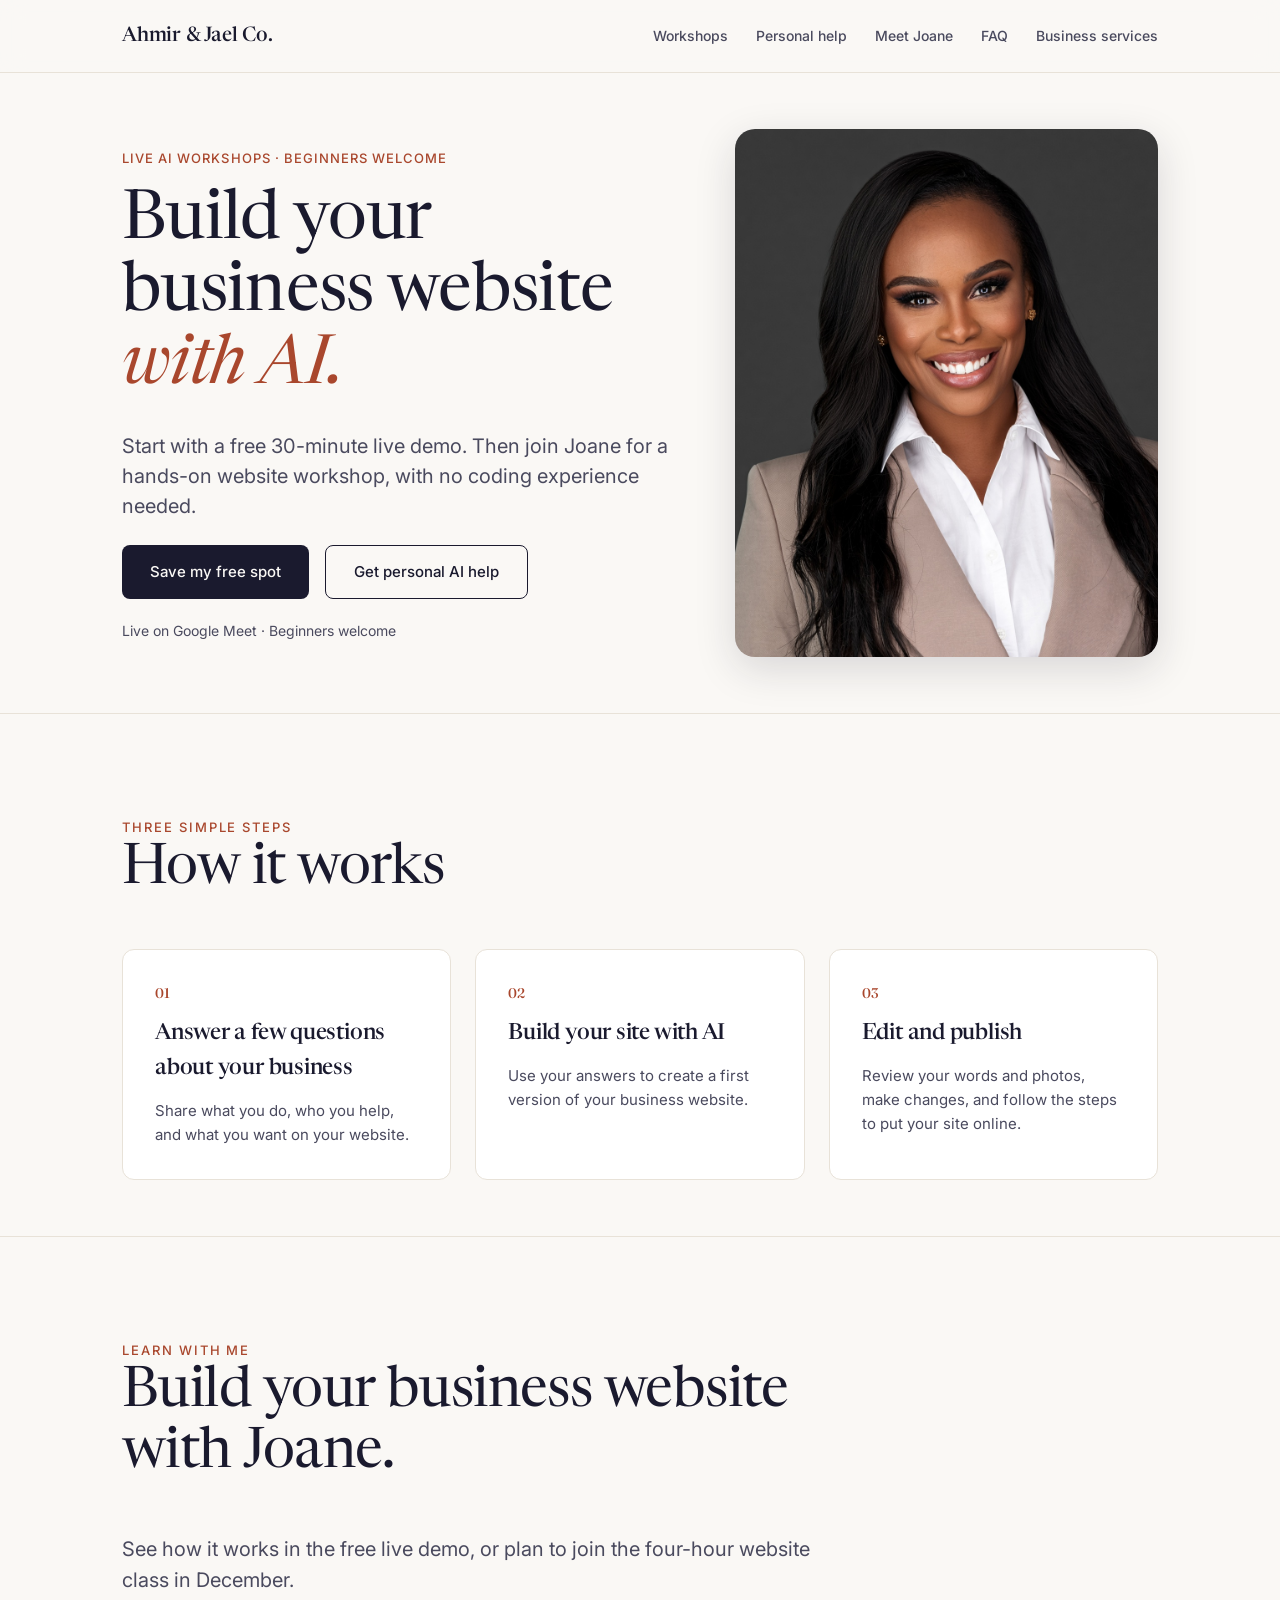
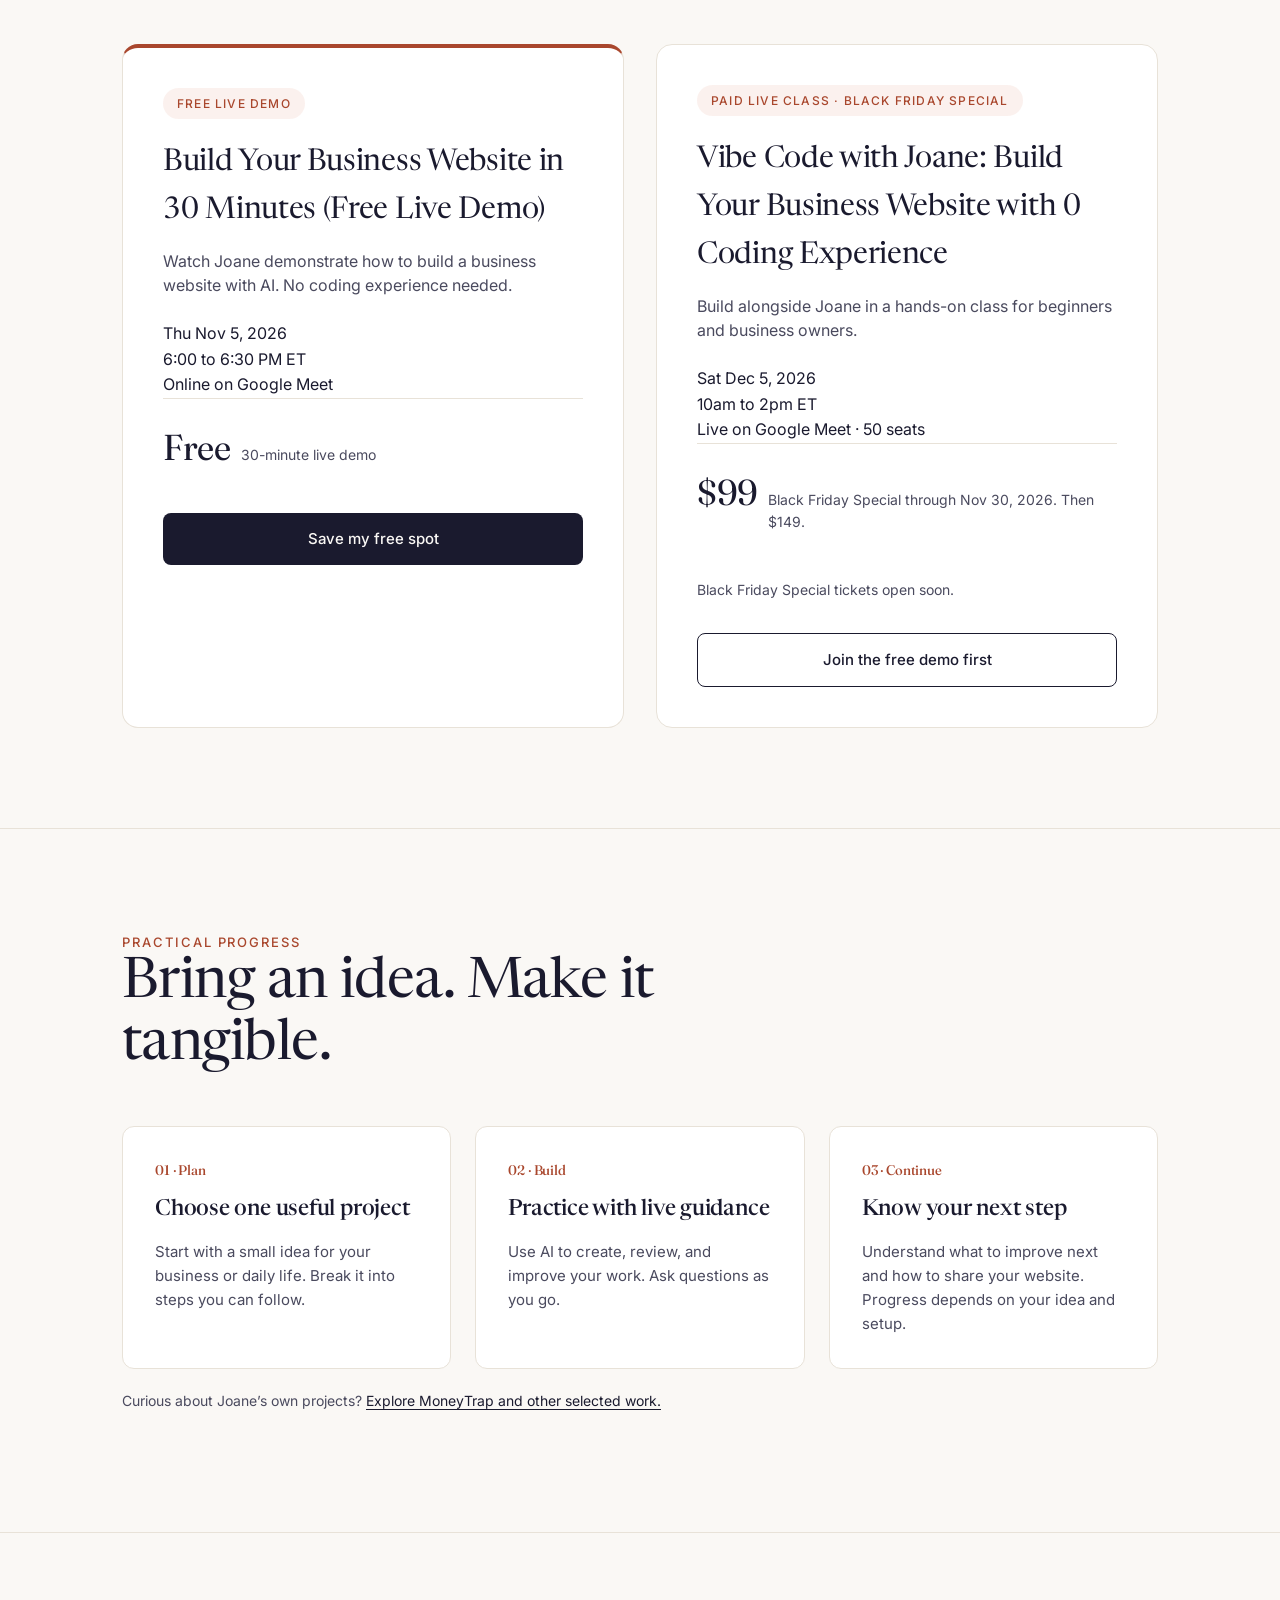
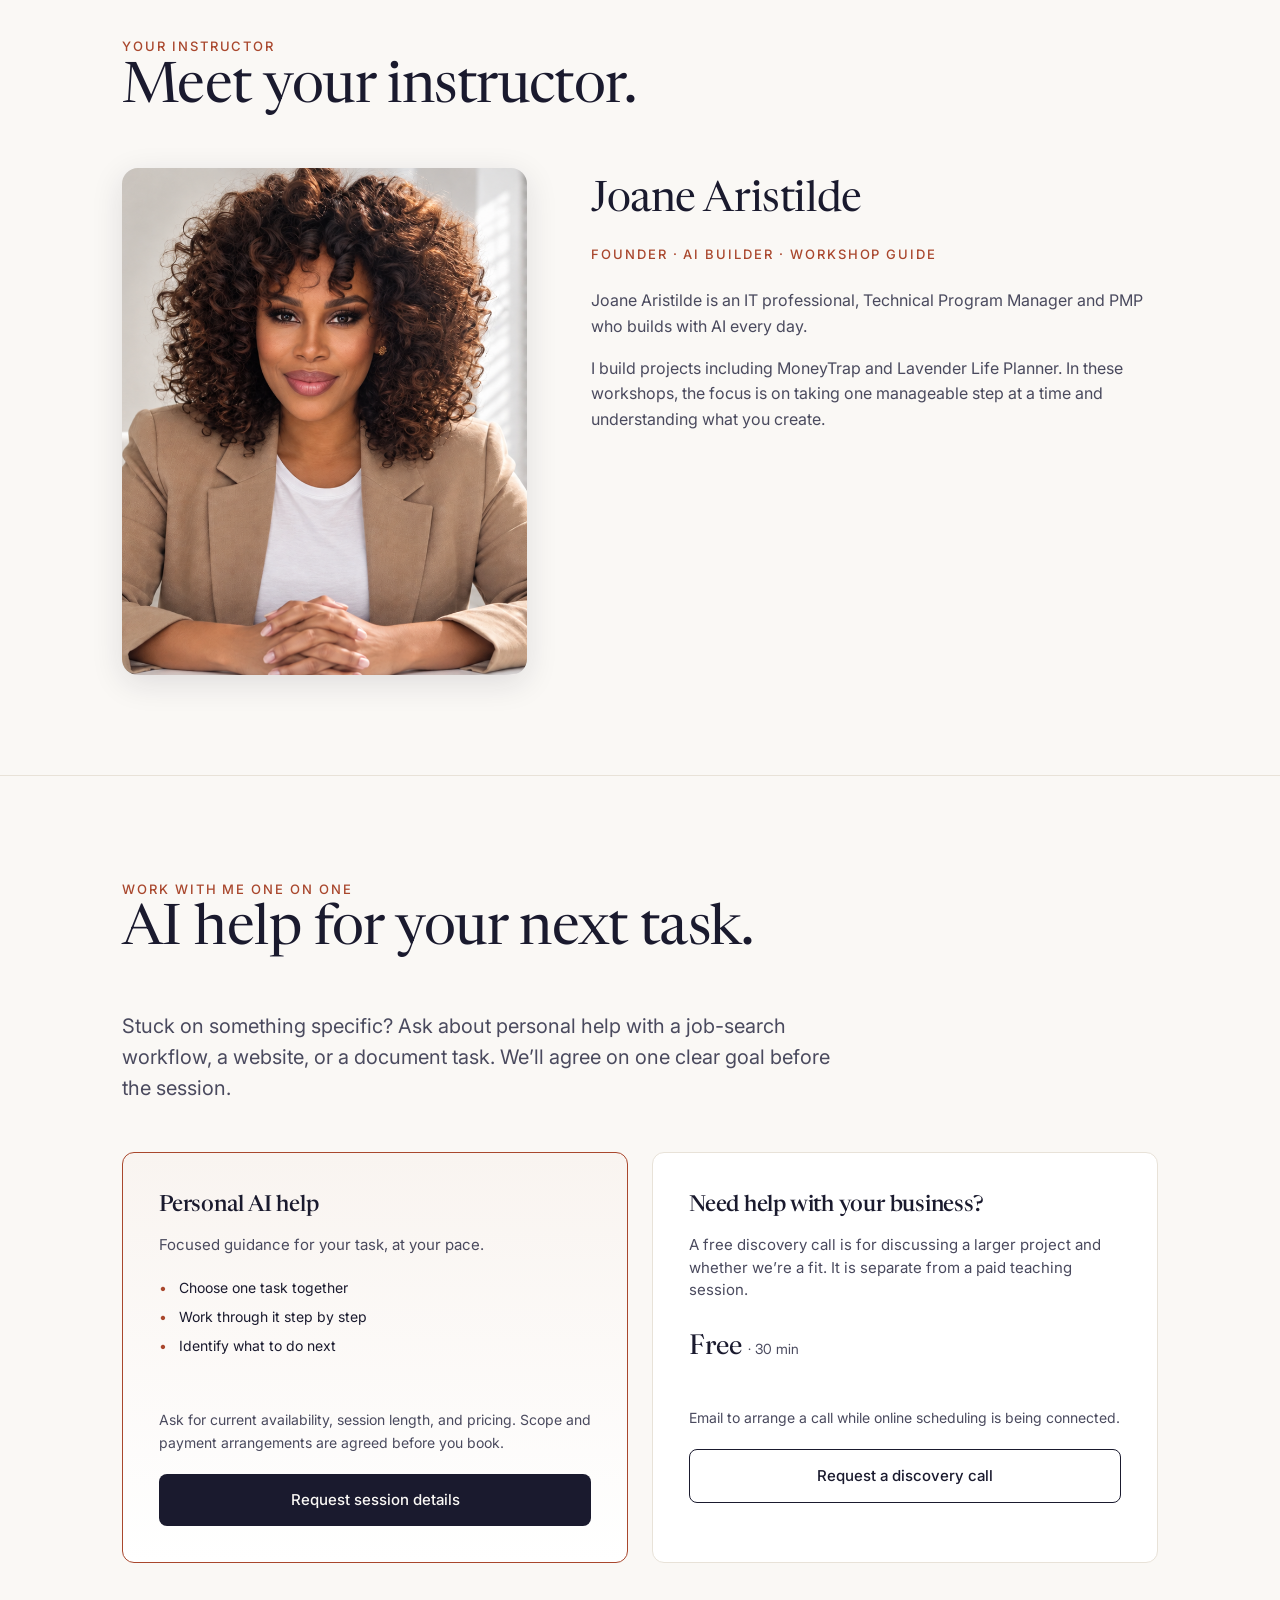
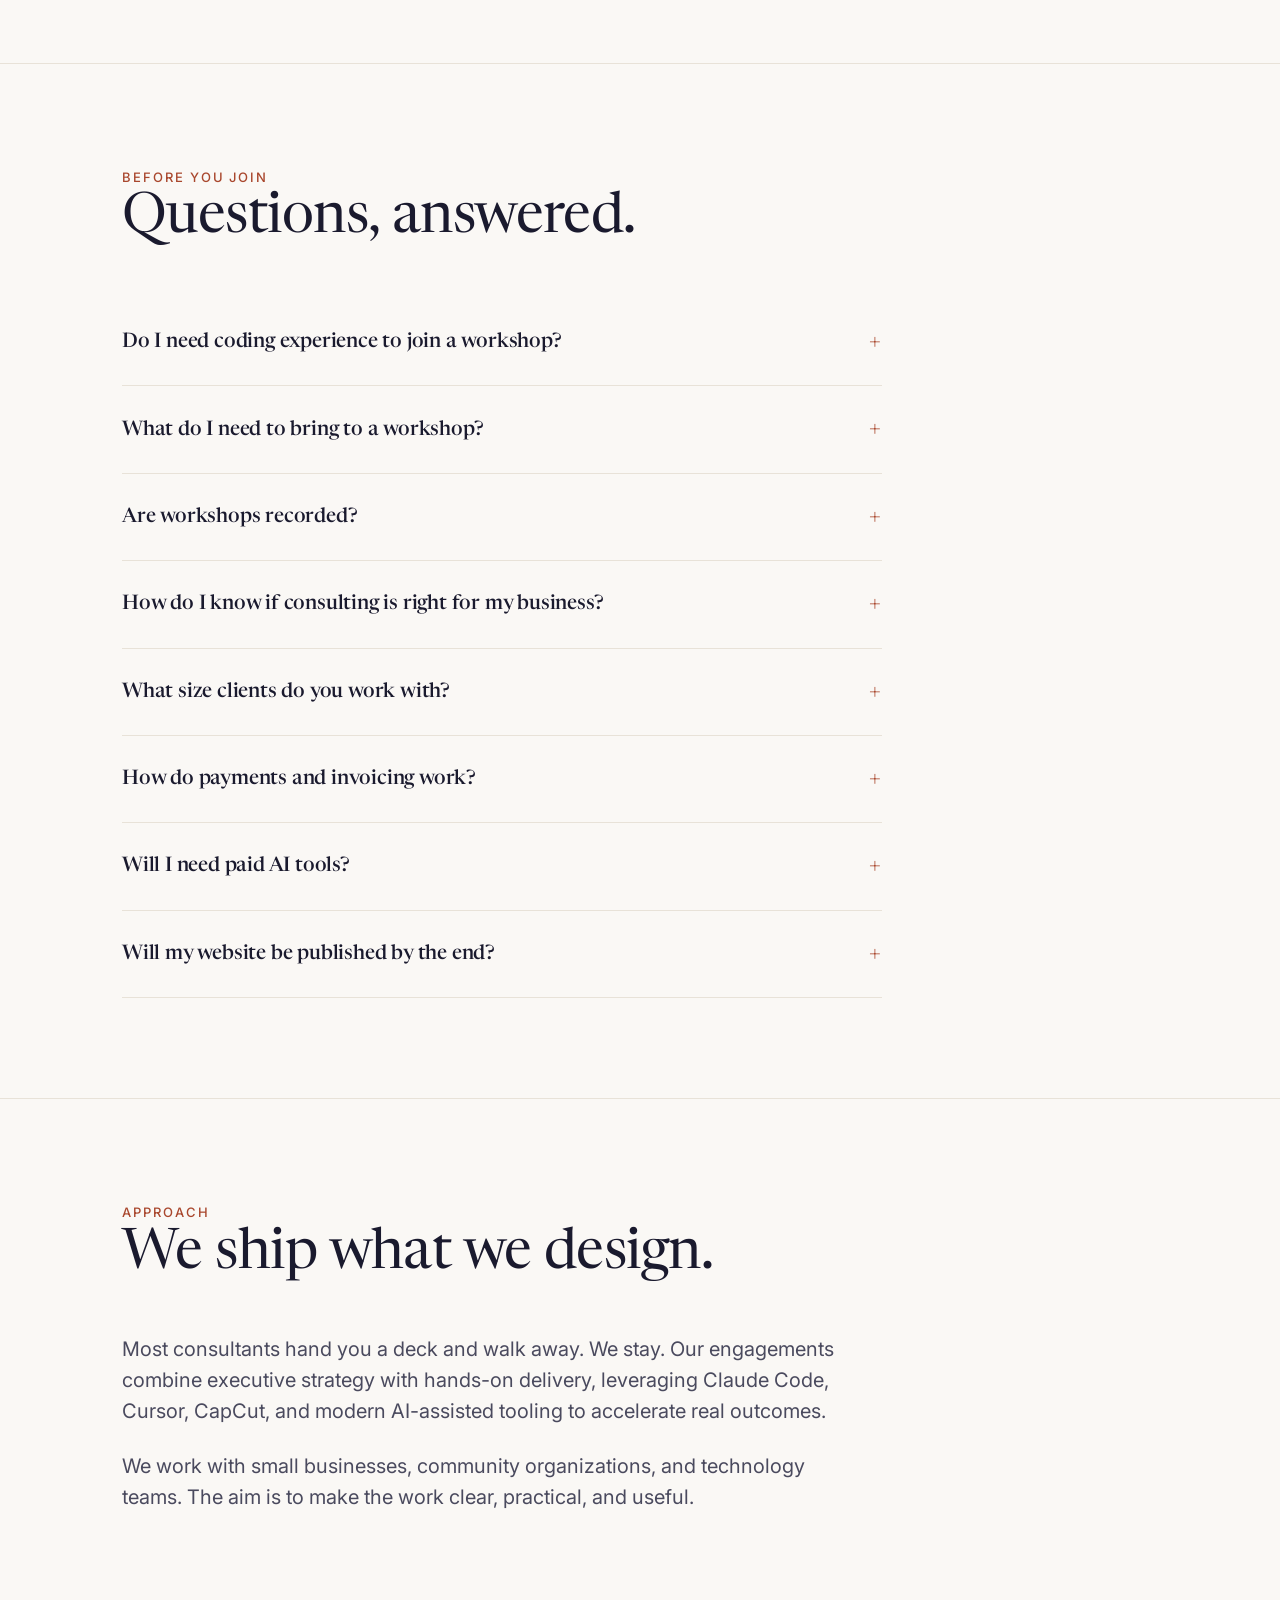
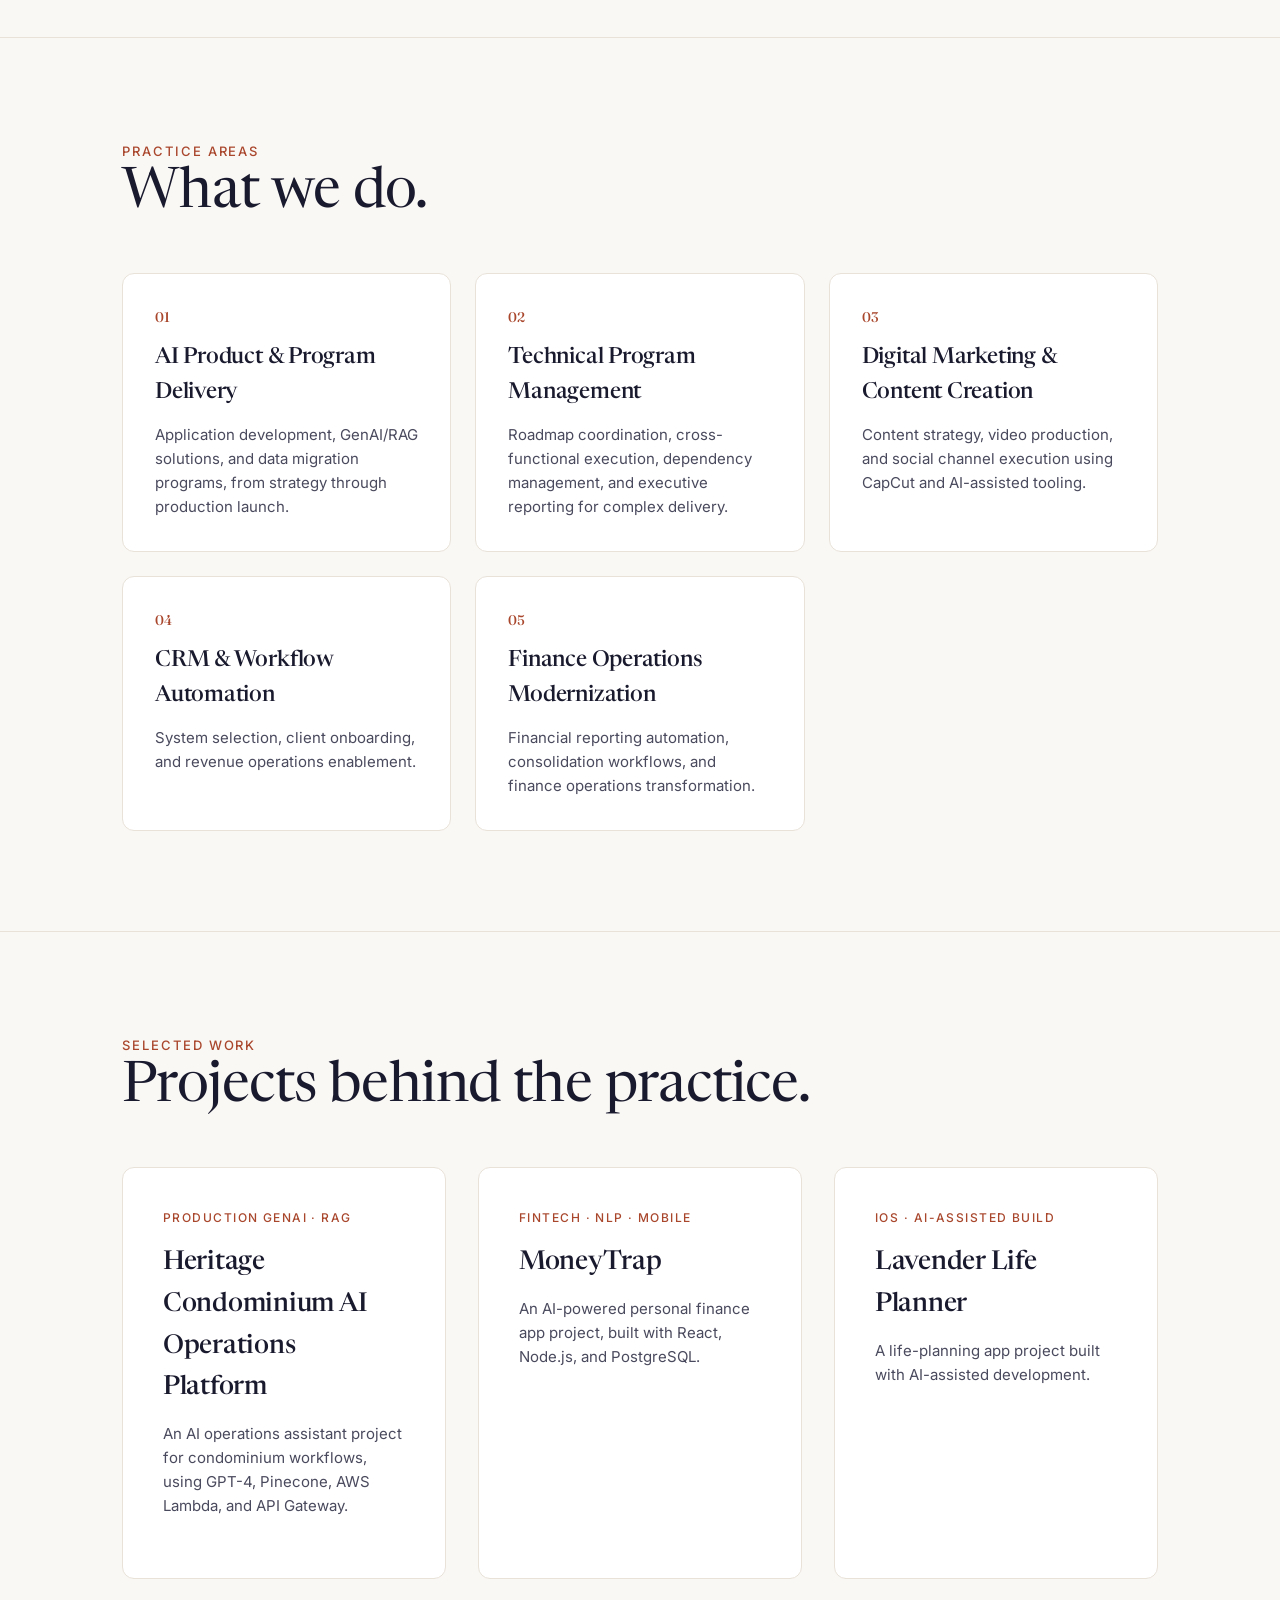
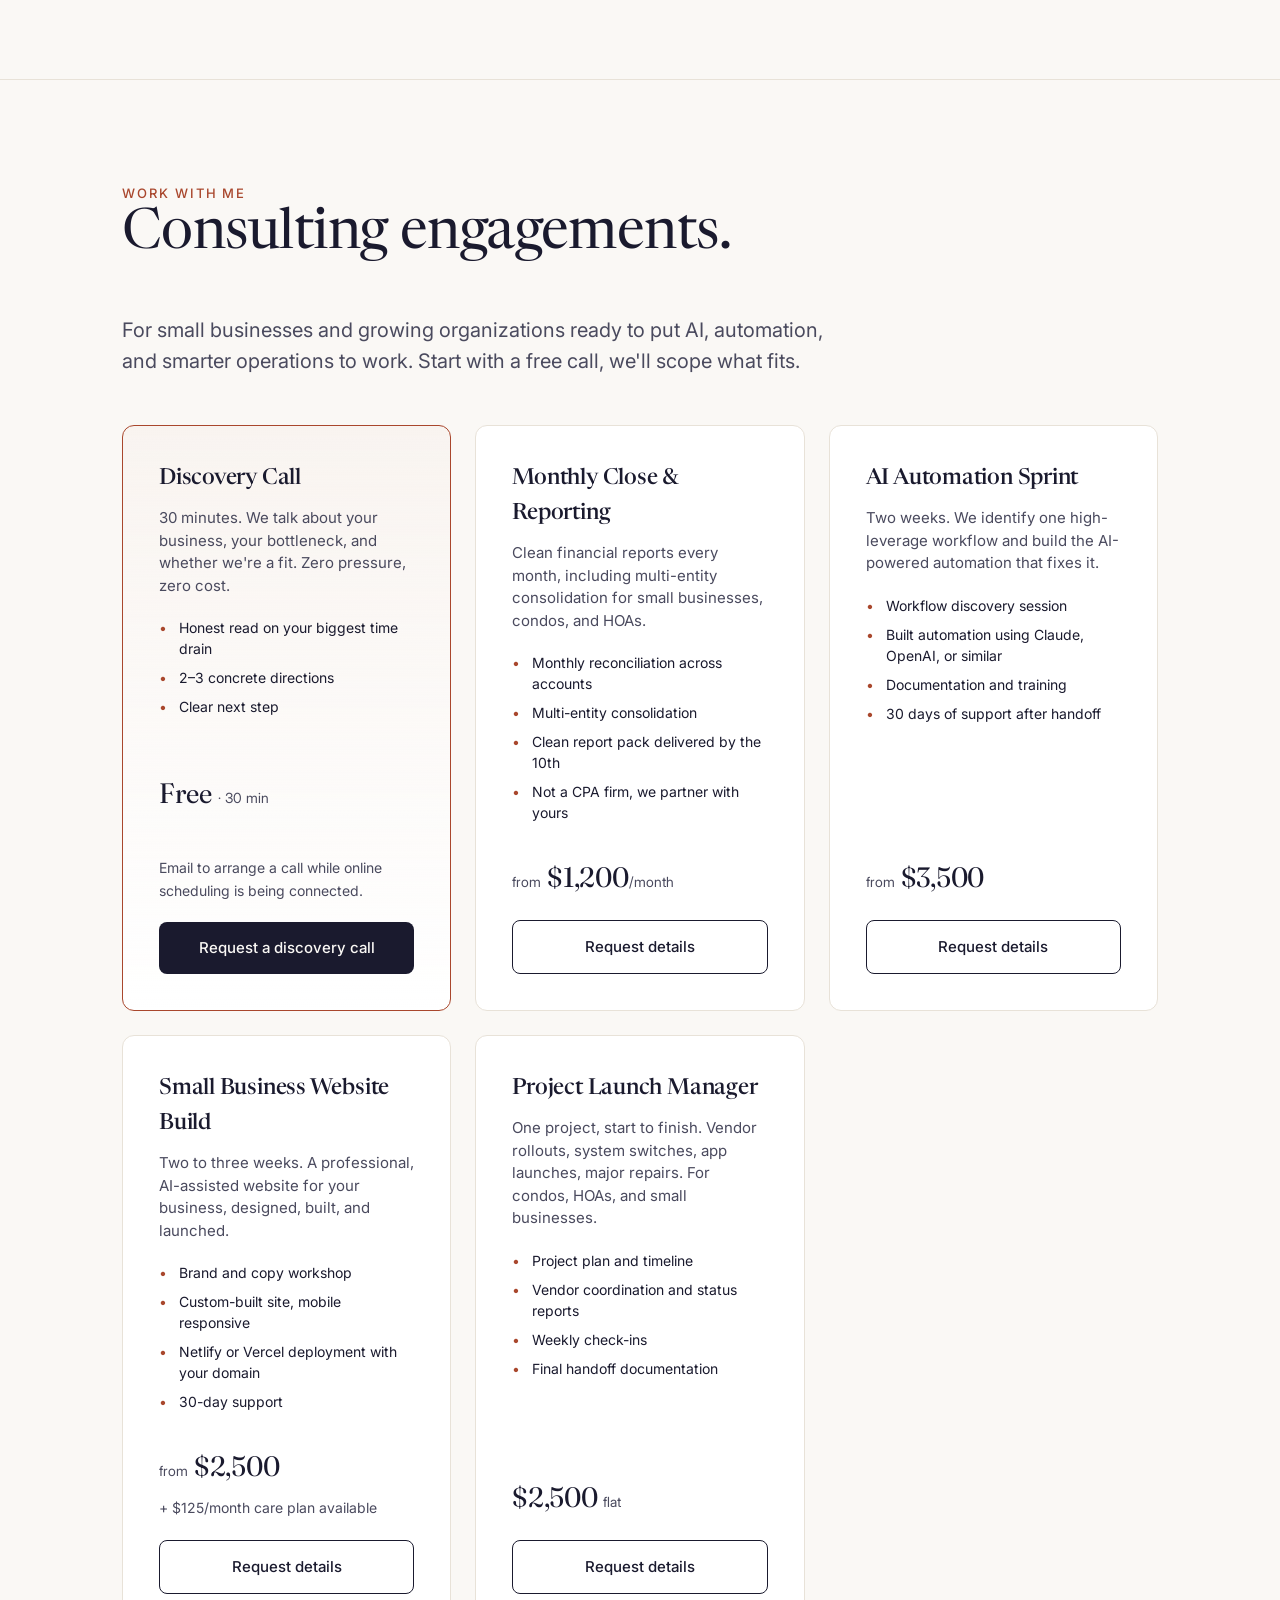
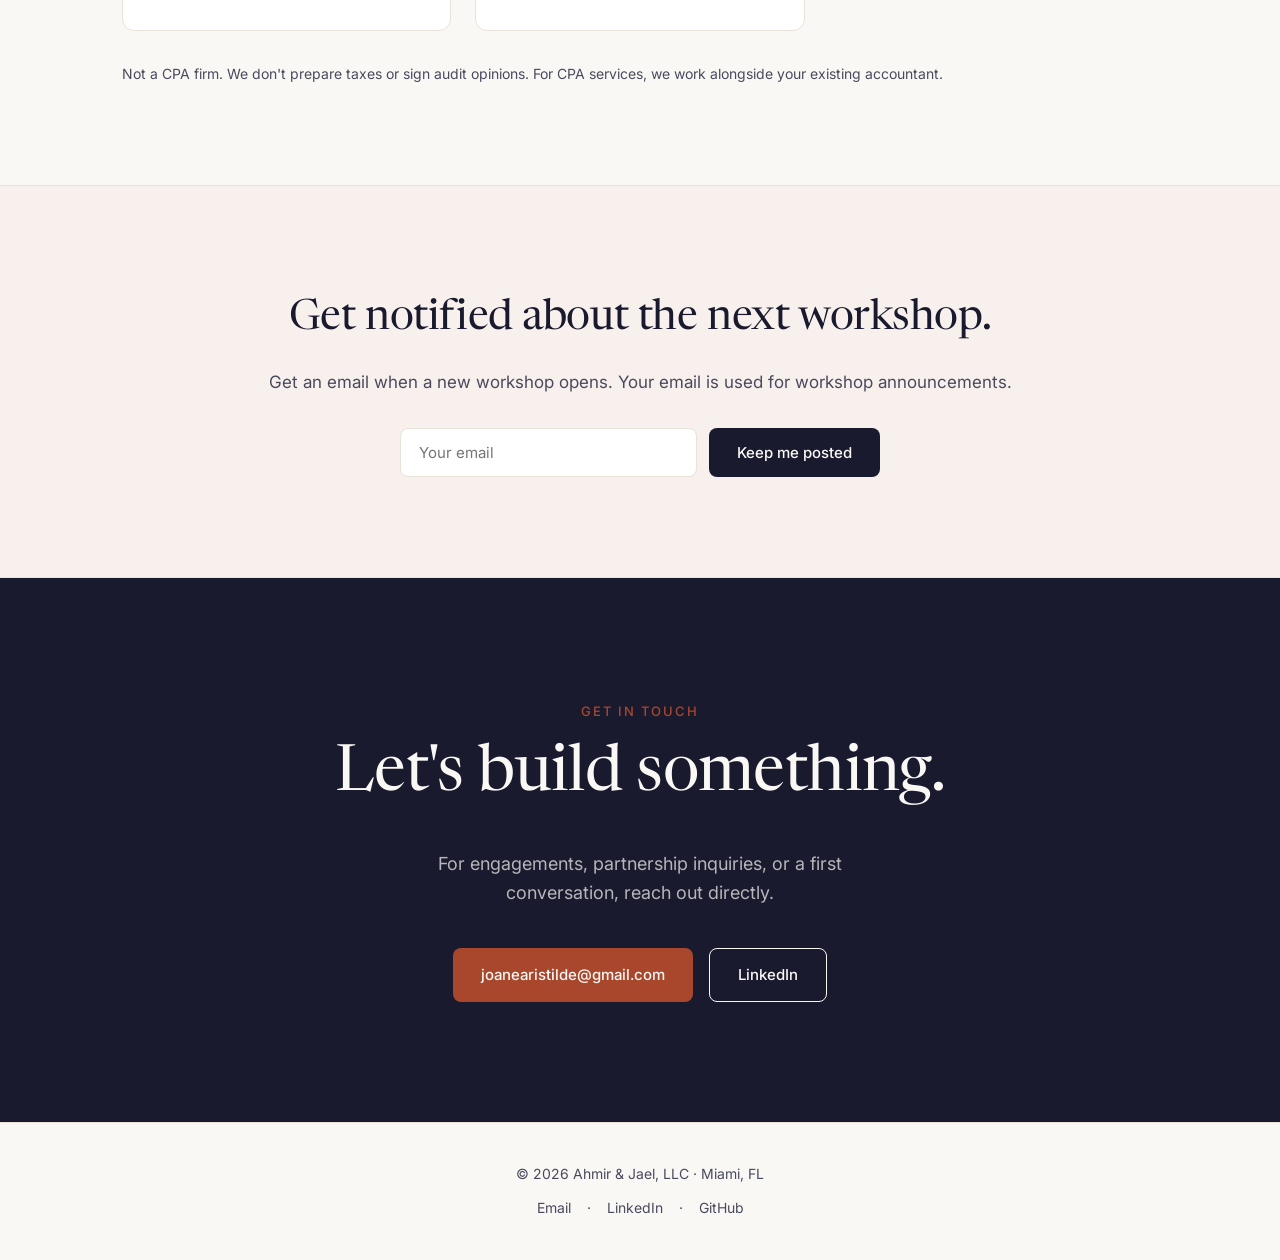
==== index.html @ 1fd9ab62 "Clarify demo links, explain website steps, and update social previews" ====
<!DOCTYPE html>

<html lang="en">
<head>
<meta charset="utf-8"/>
<meta content="width=device-width, initial-scale=1.0" name="viewport"/>
<title>Free Nov 5 Website Demo | Joane · Ahmir &amp; Jael</title>
<meta content="Join Joane’s free live business website demo on Thu Nov 5, 2026, 6:00 to 6:30 PM ET, online on Google Meet. No coding experience needed." name="description"/>
<!-- Open Graph (LinkedIn / WhatsApp / Facebook preview cards) -->
<meta content="Free Nov 5 Website Demo | Joane · Ahmir &amp; Jael" property="og:title"/>
<meta content="Join Joane’s free live business website demo on Thu Nov 5, 2026, 6:00 to 6:30 PM ET, online on Google Meet. No coding experience needed." property="og:description"/>
<meta content="website" property="og:type"/>
<meta content="https://ahmirjael.netlify.app/joane-hero-brown.jpg" property="og:image"/>
<meta content="https://ahmirjael.netlify.app" property="og:url"/>
<!-- Twitter card -->
<meta content="summary_large_image" name="twitter:card"/>
<meta content="Free Nov 5 Website Demo | Joane · Ahmir &amp; Jael" name="twitter:title"/>
<meta content="Join Joane’s free live business website demo on Thu Nov 5, 2026, 6:00 to 6:30 PM ET, online on Google Meet. No coding experience needed." name="twitter:description"/>
<meta content="https://ahmirjael.netlify.app/joane-hero-brown.jpg" name="twitter:image"/>
<!-- Favicon (A&J wordmark) -->
<link href="data:image/svg+xml,%3Csvg xmlns='http://www.w3.org/2000/svg' viewBox='0 0 100 100'%3E%3Crect width='100' height='100' fill='%231a1a2e'/%3E%3Ctext x='50' y='68' font-family='Georgia,serif' font-size='54' font-weight='500' fill='%23d97757' text-anchor='middle'%3EA%26J%3C/text%3E%3C/svg%3E" rel="icon"/>
<link href="https://fonts.googleapis.com" rel="preconnect"/>
<link crossorigin="" href="https://fonts.gstatic.com" rel="preconnect"/>
<link href="https://fonts.googleapis.com/css2?family=Fraunces:opsz,wght,SOFT,WONK@9..144,300..600,0..100,0..1&amp;family=Inter:wght@400;500;600&amp;display=swap" rel="stylesheet"/>
<link href="https://fonts.googleapis.com/css2?family=Newsreader:opsz,wght@6..72,400;6..72,500;6..72,600&amp;text=J&amp;display=swap" rel="stylesheet"/>
<style>
  :root {
    --bg: #faf8f5;
    --ink: #1a1a2e;
    --ink-soft: #4a4a5e;
    --accent: #d97757;
    --accent-hover: #c65e42;
    --line: #e8e2d8;
    --card: #ffffff;
    --photo-bg: #3a3a42;
  }
  * { box-sizing: border-box; margin: 0; padding: 0; }
  html { scroll-behavior: smooth; }
  body {
    font-family: 'Inter', -apple-system, BlinkMacSystemFont, sans-serif;
    background: var(--bg);
    color: var(--ink);
    line-height: 1.6;
    -webkit-font-smoothing: antialiased;
  }
  .container { max-width: 1100px; margin: 0 auto; padding: 0 32px; }

  nav {
    position: sticky; top: 0; z-index: 100;
    background: rgba(250, 248, 245, 0.85);
    backdrop-filter: blur(12px);
    border-bottom: 1px solid var(--line);
    padding: 20px 0;
  }
  nav .container { display: flex; justify-content: space-between; align-items: center; }
  .logo {
    font-family: 'Fraunces', serif;
    font-variation-settings: "opsz" 144;
    font-size: 20px;
    font-weight: 500;
    color: var(--ink);
    letter-spacing: -0.01em;
    text-decoration: none;
  }
  .nav-links { display: flex; gap: 28px; }
  .nav-links a {
    color: var(--ink-soft);
    text-decoration: none;
    font-size: 14px;
    font-weight: 500;
    transition: color 0.2s;
  }
  .nav-links a:hover { color: var(--accent); }
  @media (max-width: 720px) { .nav-links { display: none; } }

  .hero { padding: 100px 0; }
  .hero-grid {
    display: grid;
    grid-template-columns: 1.3fr 1fr;
    gap: 64px;
    align-items: center;
  }
  @media (max-width: 900px) { .hero-grid { grid-template-columns: 1fr; gap: 48px; } }
  .hero-tagline {
    display: inline-block;
    font-size: 13px;
    font-weight: 500;
    color: var(--accent);
    letter-spacing: 0.15em;
    text-transform: uppercase;
    margin-bottom: 24px;
  }
  .hero h1 {
    font-family: 'Fraunces', serif;
    font-variation-settings: "opsz" 144;
    font-size: clamp(48px, 6.5vw, 84px);
    font-weight: 400;
    line-height: 1.02;
    letter-spacing: -0.035em;
    margin-bottom: 28px;
    color: var(--ink);
  }
  .hero h1 em { font-style: italic; color: var(--accent); font-weight: 400; }
  .hero p.lead {
    font-size: clamp(17px, 2vw, 20px);
    color: var(--ink-soft);
    margin-bottom: 40px;
    line-height: 1.5;
  }
  .hero-portrait {
    width: 100%;
    aspect-ratio: 4/5;
    background: var(--photo-bg) url('joane-hero-brown.jpg') center 15% / cover no-repeat;
    border-radius: 20px;
    box-shadow: 0 12px 40px rgba(26, 26, 46, 0.15);
  }
  @media (max-width: 900px) { .hero-portrait { max-width: 420px; margin: 0 auto; } }

  .cta-row { display: flex; gap: 16px; flex-wrap: wrap; }
  .btn {
    display: inline-block;
    padding: 14px 28px;
    font-size: 15px;
    font-weight: 500;
    text-decoration: none;
    border-radius: 8px;
    transition: all 0.2s;
    cursor: pointer;
    border: none;
    font-family: inherit;
  }
  .btn-primary { background: var(--ink); color: var(--bg); }
  .btn-primary:hover { background: var(--accent); transform: translateY(-1px); }
  .btn-secondary { background: transparent; color: var(--ink); border: 1px solid var(--ink); }
  .btn-secondary:hover { background: var(--ink); color: var(--bg); }

  section { padding: 100px 0; border-top: 1px solid var(--line); }
  .section-label {
    font-size: 13px;
    font-weight: 500;
    color: var(--accent);
    letter-spacing: 0.15em;
    text-transform: uppercase;
    margin-bottom: 24px;
  }
  .section-title {
    font-family: 'Fraunces', serif;
    font-variation-settings: "opsz" 144;
    font-size: clamp(36px, 5.5vw, 56px);
    font-weight: 400;
    line-height: 1.1;
    letter-spacing: -0.025em;
    margin-bottom: 48px;
    max-width: 720px;
    color: var(--ink);
  }
  .section-intro { font-size: 20px; color: var(--ink-soft); max-width: 720px; margin-bottom: 48px; line-height: 1.55; }
  .about-text { font-size: 20px; color: var(--ink-soft); max-width: 720px; margin-bottom: 24px; line-height: 1.55; }

  .services-grid {
    display: grid;
    grid-template-columns: repeat(auto-fit, minmax(280px, 1fr));
    gap: 24px;
    margin-top: 48px;
  }
  .service-card {
    background: var(--card);
    padding: 32px;
    border-radius: 12px;
    border: 1px solid var(--line);
    transition: all 0.2s;
  }
  .service-card:hover { border-color: var(--accent); transform: translateY(-2px); }
  .service-card h3 {
    font-family: 'Fraunces', serif;
    font-variation-settings: "opsz" 60;
    font-size: 22px;
    font-weight: 500;
    letter-spacing: -0.015em;
    margin-bottom: 12px;
    color: var(--ink);
  }
  .service-card p { color: var(--ink-soft); font-size: 15px; }
  .service-number {
    font-family: 'Fraunces', serif;
    font-variation-settings: "opsz" 60;
    font-size: 14px;
    color: var(--accent);
    font-weight: 500;
    margin-bottom: 12px;
    display: block;
  }

  .work-grid {
    display: grid;
    grid-template-columns: repeat(auto-fit, minmax(320px, 1fr));
    gap: 32px;
    margin-top: 48px;
  }
  .work-card {
    background: var(--card);
    border-radius: 12px;
    border: 1px solid var(--line);
    padding: 40px;
    transition: all 0.2s;
  }
  .work-card:hover { border-color: var(--accent); transform: translateY(-2px); }
  .work-category {
    font-size: 12px;
    color: var(--accent);
    letter-spacing: 0.12em;
    text-transform: uppercase;
    font-weight: 500;
    margin-bottom: 16px;
  }
  .work-card h3 {
    font-family: 'Fraunces', serif;
    font-variation-settings: "opsz" 60;
    font-size: 26px;
    font-weight: 500;
    letter-spacing: -0.02em;
    margin-bottom: 12px;
    color: var(--ink);
  }
  .work-card p { color: var(--ink-soft); font-size: 15px; margin-bottom: 20px; }
  .work-metric {
    display: inline-block;
    font-family: 'Fraunces', serif;
    font-variation-settings: "opsz" 144;
    font-size: 40px;
    font-weight: 400;
    color: var(--ink);
    line-height: 1;
    margin-right: 12px;
    letter-spacing: -0.02em;
  }
  .work-metric-label { font-size: 13px; color: var(--ink-soft); }

  /* ====== WORKSHOPS ====== */
  .workshops-grid {
    display: grid;
    grid-template-columns: repeat(auto-fit, minmax(340px, 1fr));
    gap: 32px;
    margin-top: 48px;
  }
  .workshop-card {
    background: var(--card);
    border-radius: 16px;
    border: 1px solid var(--line);
    padding: 40px;
    display: flex;
    flex-direction: column;
    transition: all 0.2s;
  }
  .workshop-card:hover { border-color: var(--accent); transform: translateY(-2px); }
  .workshop-pill {
    display: inline-block;
    background: rgba(217, 119, 87, 0.1);
    color: var(--accent);
    padding: 6px 14px;
    border-radius: 20px;
    font-size: 12px;
    font-weight: 500;
    letter-spacing: 0.1em;
    text-transform: uppercase;
    margin-bottom: 20px;
    width: fit-content;
  }
  .workshop-card h3 {
    font-family: 'Fraunces', serif;
    font-variation-settings: "opsz" 144;
    font-size: 30px;
    font-weight: 400;
    letter-spacing: -0.02em;
    margin-bottom: 14px;
    color: var(--ink);
  }
  .workshop-card .workshop-tagline {
    color: var(--ink-soft);
    font-size: 16px;
    margin-bottom: 24px;
    line-height: 1.5;
  }
  .workshop-outcomes {
    list-style: none;
    margin-bottom: 28px;
    padding: 0;
  }
  .workshop-outcomes li {
    position: relative;
    padding-left: 24px;
    margin-bottom: 10px;
    color: var(--ink);
    font-size: 15px;
    line-height: 1.5;
  }
  .workshop-outcomes li::before {
    content: '→';
    position: absolute;
    left: 0;
    color: var(--accent);
    font-weight: 500;
  }
  .workshop-price-row {
    display: flex;
    align-items: baseline;
    gap: 10px;
    margin-bottom: 24px;
    padding-top: 20px;
    border-top: 1px solid var(--line);
  }
  .workshop-price {
    font-family: 'Fraunces', serif;
    font-variation-settings: "opsz" 144;
    font-size: 36px;
    font-weight: 400;
    color: var(--ink);
    letter-spacing: -0.02em;
  }
  .workshop-price-note { color: var(--ink-soft); font-size: 14px; }
  .workshop-card .btn { margin-top: auto; text-align: center; }

  /* ====== CONSULTING ====== */
  .consulting-grid {
    display: grid;
    grid-template-columns: repeat(auto-fit, minmax(300px, 1fr));
    gap: 24px;
    margin-top: 48px;
  }
  .consulting-card {
    background: var(--card);
    border-radius: 12px;
    border: 1px solid var(--line);
    padding: 36px;
    display: flex;
    flex-direction: column;
    transition: all 0.2s;
  }
  .consulting-card:hover { border-color: var(--accent); transform: translateY(-2px); }
  .consulting-card.featured {
    border-color: var(--accent);
    background: linear-gradient(180deg, rgba(217, 119, 87, 0.03), var(--card));
  }
  .consulting-card h3 {
    font-family: 'Fraunces', serif;
    font-variation-settings: "opsz" 60;
    font-size: 22px;
    font-weight: 500;
    letter-spacing: -0.015em;
    margin-bottom: 10px;
    color: var(--ink);
  }
  .consulting-card .consulting-sub {
    color: var(--ink-soft);
    font-size: 15px;
    margin-bottom: 20px;
    line-height: 1.5;
  }
  .consulting-deliverables {
    list-style: none;
    margin-bottom: 24px;
    padding: 0;
    flex-grow: 1;
  }
  .consulting-deliverables li {
    position: relative;
    padding-left: 20px;
    margin-bottom: 8px;
    color: var(--ink);
    font-size: 14px;
    line-height: 1.5;
  }
  .consulting-deliverables li::before {
    content: '•';
    position: absolute;
    left: 0;
    color: var(--accent);
  }
  .consulting-price {
    font-family: 'Fraunces', serif;
    font-variation-settings: "opsz" 144;
    font-size: 28px;
    font-weight: 400;
    color: var(--ink);
    margin-bottom: 20px;
    letter-spacing: -0.02em;
  }
  .consulting-price span { font-size: 14px; color: var(--ink-soft); font-weight: 400; font-family: 'Inter', sans-serif; letter-spacing: 0; }

  /* ====== FOUNDER ====== */
  .founder-grid {
    display: grid;
    grid-template-columns: 1fr 1.4fr;
    gap: 64px;
    align-items: start;
  }
  @media (max-width: 720px) { .founder-grid { grid-template-columns: 1fr; gap: 32px; } }
  .founder-photo {
    width: 100%;
    aspect-ratio: 4/5;
    background: var(--photo-bg) url('Confident%20Office%20Portrait%20with%20Curls.png') 47% 20% / cover no-repeat;
    border-radius: 16px;
    box-shadow: 0 8px 32px rgba(26, 26, 46, 0.12);
  }
  .founder-bio h3 {
    font-family: 'Fraunces', serif;
    font-variation-settings: "opsz" 144;
    font-size: clamp(32px, 4vw, 42px);
    font-weight: 400;
    letter-spacing: -0.025em;
    margin-bottom: 8px;
    color: var(--ink);
  }
  .founder-title {
    color: var(--accent);
    font-size: 13px;
    letter-spacing: 0.15em;
    text-transform: uppercase;
    font-weight: 500;
    margin-bottom: 24px;
  }
  .founder-bio p { color: var(--ink-soft); margin-bottom: 16px; line-height: 1.6; }
  .credentials { display: flex; flex-wrap: wrap; gap: 8px; margin-top: 24px; }
  .badge {
    background: var(--card);
    border: 1px solid var(--line);
    padding: 6px 14px;
    border-radius: 20px;
    font-size: 13px;
    font-weight: 500;
    color: var(--ink);
  }

  /* ====== FAQ ====== */
  .faq-list { max-width: 760px; }
  .faq-item {
    border-bottom: 1px solid var(--line);
    padding: 24px 0;
  }
  .faq-item summary {
    cursor: pointer;
    font-family: 'Fraunces', serif;
    font-variation-settings: "opsz" 60;
    font-size: 20px;
    font-weight: 500;
    color: var(--ink);
    letter-spacing: -0.01em;
    list-style: none;
    display: flex;
    justify-content: space-between;
    align-items: center;
    gap: 20px;
  }
  .faq-item summary::-webkit-details-marker { display: none; }
  .faq-item summary::after {
    content: '+';
    color: var(--accent);
    font-size: 24px;
    font-weight: 400;
    transition: transform 0.2s;
  }
  .faq-item[open] summary::after { content: '−'; }
  .faq-item p {
    margin-top: 16px;
    color: var(--ink-soft);
    font-size: 16px;
    line-height: 1.6;
  }

  /* ====== EMAIL SIGNUP ====== */
  .signup {
    text-align: center;
    padding: 100px 0;
    background: rgba(217, 119, 87, 0.06);
    border-top: 1px solid var(--line);
    border-bottom: 1px solid var(--line);
  }
  .signup h2 {
    font-family: 'Fraunces', serif;
    font-variation-settings: "opsz" 144;
    font-size: clamp(32px, 4.5vw, 42px);
    font-weight: 400;
    letter-spacing: -0.025em;
    margin-bottom: 16px;
    color: var(--ink);
  }
  .signup p { color: var(--ink-soft); font-size: 17px; margin-bottom: 32px; }
  .signup-form {
    display: flex;
    gap: 12px;
    max-width: 480px;
    margin: 0 auto;
    flex-wrap: wrap;
    justify-content: center;
  }
  .signup-form input[type="email"] {
    flex: 1;
    min-width: 220px;
    padding: 14px 18px;
    font-size: 15px;
    font-family: inherit;
    border: 1px solid var(--line);
    border-radius: 8px;
    background: var(--card);
    color: var(--ink);
  }
  .signup-form input[type="email"]:focus {
    outline: none;
    border-color: var(--accent);
  }

  /* ====== CONTACT ====== */
  .contact {
    text-align: center;
    padding: 120px 0;
    background: var(--ink);
    color: var(--bg);
    border-top: none;
  }
  .contact .section-label { color: var(--accent); }
  .contact h2 {
    font-family: 'Fraunces', serif;
    font-variation-settings: "opsz" 144;
    font-size: clamp(40px, 6vw, 64px);
    font-weight: 400;
    letter-spacing: -0.03em;
    margin-bottom: 24px;
    color: var(--bg);
  }
  .contact p {
    font-size: 18px;
    color: rgba(250, 248, 245, 0.7);
    max-width: 480px;
    margin: 0 auto 40px;
  }
  .contact .btn-primary { background: var(--accent); color: var(--bg); }
  .contact .btn-primary:hover { background: var(--accent-hover); }

  footer {
    padding: 40px 0;
    text-align: center;
    color: var(--ink-soft);
    font-size: 14px;
    border-top: 1px solid var(--line);
  }
  footer a { color: var(--ink-soft); text-decoration: none; margin: 0 12px; }
  footer a:hover { color: var(--accent); }

/* Straight, upright headings: turn off Fraunces 'wonky' letters */
h1,h2,h3,.logo,.section-title,.work-metric,.workshop-price,.consulting-price,.service-number,.faq-item summary,.founder-bio h3{font-variation-settings:'opsz' 72,'WONK' 0,'SOFT' 0 !important;font-variant-numeric:lining-nums !important;letter-spacing:-0.01em !important;}
/* Straight capital J: borrow only the letter J from Newsreader */
h1,h2,h3,.logo,.section-title,.faq-item summary,.founder-bio h3{font-family:'Newsreader','Fraunces',serif !important;}
</style>
<style>
/* Sales-page refinements preserve the original palette and type system. */
:root { --accent: #a9472d; --accent-hover: #913c27; }
.skip-link { position: fixed; top: -100px; left: 16px; z-index: 200; padding: 12px; background: var(--ink); color: white; }
.skip-link:focus { top: 8px; }
:focus-visible { outline: 3px solid var(--accent); outline-offset: 4px; }
section, header { scroll-margin-top: 100px; }
.hero { padding: 56px 0; }
.hero h1 { font-size: clamp(42px, 5.4vw, 68px); line-height: 1.06; }
.hero-tagline { letter-spacing: .08em; margin-bottom: 18px; }
.hero p.lead { margin-bottom: 24px; }
.hero-note, .offer-note { color: var(--ink-soft); font-size: 14px; line-height: 1.65; margin: 20px 0; }
.offer-note a { color: var(--ink); text-underline-offset: 3px; }
.hero-note { margin-bottom: 0; }
.workshop-card:first-child { border-top: 4px solid var(--accent); }
.workshops-grid, .consulting-grid, .services-grid, .work-grid { grid-template-columns: repeat(auto-fit, minmax(min(100%, 300px), 1fr)); }
.workshop-card .btn { margin-top: 12px; }
.btn { min-height: 48px; display: inline-flex; align-items: center; justify-content: center; }
.hero-grid > *, .founder-grid > * { min-width: 0; }
@media (max-width: 720px) {
 .container { padding: 0 20px; }
 nav { padding: 12px 0; }
 nav .container { flex-wrap: wrap; gap: 10px; }
 .nav-links { display: flex; gap: 8px 16px; flex-wrap: wrap; }
 .nav-links a { min-height: 40px; display: inline-flex; align-items: center; }
 .nav-links a:nth-child(n+3) { display: none; }
 section { padding: 56px 0; }
 .hero { padding: 32px 0; }
 .hero-grid { grid-template-columns: 1fr; gap: 24px; }
 .hero-portrait { max-width: 100%; aspect-ratio: 16/9; background-position: center 25%; }
 .section-title { margin-bottom: 24px; }
 .section-intro { font-size: 18px; margin-bottom: 28px; }
 .workshop-card, .consulting-card, .work-card, .service-card { padding: 24px; }
 .cta-row .btn { width: 100%; }
 .signup-form input[type=email] { min-width: 0; width: 100%; flex-basis: 100%; }
 .contact .btn { max-width: 100%; overflow-wrap: anywhere; }
}
@media (prefers-reduced-motion: reduce) { html { scroll-behavior: auto; } *, *::before, *::after { transition: none !important; } }
</style>
<script defer="" src="booking-config.js"></script>
<script defer="" src="booking.js"></script><style>[hidden] { display: none !important; } .workshop-card .btn + .btn { margin-top: 12px; }</style><style>.steps-list { list-style: none; padding: 0; } #how-it-works { padding-bottom: 56px; }</style></head>
<body><a class="skip-link" href="#workshops">Skip to workshops</a>
<nav>
<div class="container">
<a class="logo" href="#top">Ahmir &amp; Jael Co.</a>
<div class="nav-links"><a href="#workshops">Workshops</a><a href="#personal-help">Personal help</a><a href="#founder">Meet Joane</a><a href="#faq">FAQ</a><a href="#consulting">Business services</a></div>
</div>
</nav>
<header class="hero" id="top">
<div class="container">
<div class="hero-grid">
<div>
<span class="hero-tagline">Live AI workshops · Beginners welcome</span>
<h1>Build your business website <em>with AI.</em></h1>
<p class="lead">Start with a free 30-minute live demo. Then join Joane for a hands-on website workshop, with no coding experience needed.</p>
<div class="cta-row"><a class="btn btn-primary" href="https://luma.com/upvxjs5y" rel="noopener noreferrer" target="_blank">Save my free spot</a><a class="btn btn-secondary" href="#personal-help">Get personal AI help</a></div><p class="hero-note">Live on Google Meet · Beginners welcome</p>
</div>
<div aria-label="Joane Aristilde, Founder &amp; Principal Consultant" class="hero-portrait" role="img"></div>
</div>
</div>
</header><section aria-labelledby="how-it-works-title" id="how-it-works"><div class="container">
<span class="section-label">Three simple steps</span><h2 class="section-title" id="how-it-works-title">How it works</h2>
<ol class="services-grid steps-list"><li class="service-card"><span aria-hidden="true" class="service-number">01</span><h3>Answer a few questions about your business</h3><p>Share what you do, who you help, and what you want on your website.</p></li><li class="service-card"><span aria-hidden="true" class="service-number">02</span><h3>Build your site with AI</h3><p>Use your answers to create a first version of your business website.</p></li><li class="service-card"><span aria-hidden="true" class="service-number">03</span><h3>Edit and publish</h3><p>Review your words and photos, make changes, and follow the steps to put your site online.</p></li></ol>
</div></section><section id="workshops">
<div class="container">
<span class="section-label">Learn with me</span>
<h2 class="section-title">Build your business website with Joane.</h2>
<p class="section-intro">See how it works in the free live demo, or plan to join the four-hour website class in December.</p>
<div class="workshops-grid">
<article class="workshop-card" id="workshop-demo">
<span class="workshop-pill">Free Live Demo</span>
<h3>Build Your Business Website in 30 Minutes (Free Live Demo)</h3>
<p class="workshop-tagline">Watch Joane demonstrate how to build a business website with AI. No coding experience needed.</p>
<p><time datetime="2026-11-05T18:00:00-05:00">Thu Nov 5, 2026</time><br/>6:00 to 6:30 PM ET<br/>Online on Google Meet</p>
<div class="workshop-price-row"><span class="workshop-price">Free</span><span class="workshop-price-note">30-minute live demo</span></div>
<a class="btn btn-primary" data-booking="demo" href="https://luma.com/upvxjs5y" rel="noopener noreferrer" target="_blank">Save my free spot</a>
</article>
<article class="workshop-card" id="workshop-website">
<span class="workshop-pill">Paid live class · Black Friday Special</span>
<h3>Vibe Code with Joane: Build Your Business Website with 0 Coding Experience</h3>
<p class="workshop-tagline">Build alongside Joane in a hands-on class for beginners and business owners.</p>
<p><time datetime="2026-12-05T10:00:00-05:00">Sat Dec 5, 2026</time><br/>10am to 2pm ET<br/>Live on Google Meet · 50 seats</p>
<div class="workshop-price-row"><span class="workshop-price">$99</span><span class="workshop-price-note">Black Friday Special through Nov 30, 2026. Then $149.</span></div>
<p class="offer-note" data-details="website">Black Friday Special tickets open soon.</p>
<a class="btn btn-primary" data-booking="website" hidden="">Get the Black Friday price</a>
<a class="btn btn-secondary" href="https://luma.com/upvxjs5y" rel="noopener noreferrer" target="_blank">Join the free demo first</a>
</article></div>
</div>
</section><section id="outcomes"><div class="container">
<span class="section-label">Practical progress</span><h2 class="section-title">Bring an idea. Make it tangible.</h2>
<div class="services-grid"><article class="service-card"><span class="service-number">01 · Plan</span><h3>Choose one useful project</h3><p>Start with a small idea for your business or daily life. Break it into steps you can follow.</p></article>
<article class="service-card"><span class="service-number">02 · Build</span><h3>Practice with live guidance</h3><p>Use AI to create, review, and improve your work. Ask questions as you go.</p></article>
<article class="service-card"><span class="service-number">03 · Continue</span><h3>Know your next step</h3><p>Understand what to improve next and how to share your website. Progress depends on your idea and setup.</p></article></div>
<p class="offer-note">Curious about Joane’s own projects? <a href="#work">Explore MoneyTrap and other selected work.</a></p>
</div></section><section id="founder">
<div class="container">
<span class="section-label">Your instructor</span>
<h2 class="section-title">Meet your instructor.</h2>
<div class="founder-grid">
<div aria-label="Joane Aristilde" class="founder-photo" role="img"></div>
<div class="founder-bio">
<h3>Joane Aristilde</h3>
<div class="founder-title">Founder · AI builder · Workshop guide</div>
<p>Joane Aristilde is an IT professional, Technical Program Manager and PMP who builds with AI every day.</p>
<p>I build projects including MoneyTrap and Lavender Life Planner. In these workshops, the focus is on taking one manageable step at a time and understanding what you create.</p>
</div>
</div>
</div>
<template id="testimonial-draft">[REAL QUOTE NEEDED]</template></section><section id="personal-help"><div class="container">
<span class="section-label">Work with me one on one</span><h2 class="section-title">AI help for your next task.</h2>
<p class="section-intro">Stuck on something specific? Ask about personal help with a job-search workflow, a website, or a document task. We’ll agree on one clear goal before the session.</p>
<div class="consulting-grid"><article class="consulting-card featured"><h3>Personal AI help</h3>
<p class="consulting-sub">Focused guidance for your task, at your pace.</p><ul class="consulting-deliverables"><li>Choose one task together</li><li>Work through it step by step</li><li>Identify what to do next</li></ul>
<p class="offer-note" id="personal-terms">Ask for current availability, session length, and pricing. Scope and payment arrangements are agreed before you book.</p>
<a class="btn btn-primary" data-booking="personal" href="mailto:joanearistilde@gmail.com?subject=Personal%20AI%20help%20inquiry">Request session details</a></article>
<article class="consulting-card"><h3>Need help with your business?</h3><p class="consulting-sub">A free discovery call is for discussing a larger project and whether we’re a fit. It is separate from a paid teaching session.</p>
<div class="consulting-price">Free <span>· 30 min</span></div><p class="offer-note" data-details="discovery">Email to arrange a call while online scheduling is being connected.</p>
<a class="btn btn-secondary" data-booking="discovery" href="mailto:joanearistilde@gmail.com?subject=Discovery%20call%20request">Request a discovery call</a></article></div>
<template id="proposed-personal-offer"><p>Owner review only: proposed personal AI session, 90 minutes, $149. Confirm commercial terms and the corresponding public paid booking event before enabling.</p></template>
</div></section><section id="faq">
<div class="container">
<span class="section-label">Before you join</span>
<h2 class="section-title">Questions, answered.</h2>
<div class="faq-list">
<details class="faq-item">
<summary>Do I need coding experience to join a workshop?</summary>
<p>No. Workshops are built for complete beginners. If you can use a web browser and have an idea, you can build with AI.</p>
</details>
<details class="faq-item">
<summary>What do I need to bring to a workshop?</summary>
<p>A laptop, a stable internet connection, a free Google account, and an idea you want to build. You must be 18 or older.</p>
</details>
<details class="faq-item">
<summary>Are workshops recorded?</summary>
<p>No. Workshops are live-only, with real-time questions and help. When registration opens, read the specific Eventbrite listing for its refund terms before purchasing.</p>
</details>
<details class="faq-item">
<summary>How do I know if consulting is right for my business?</summary>
<p>Request a free business discovery call to discuss a project. For personal teaching or task guidance, use the separate personal AI help inquiry. A free call does not include a paid lesson.</p>
</details>
<details class="faq-item">
<summary>What size clients do you work with?</summary>
<p>Mostly small businesses, solopreneurs, and community organizations. Larger engagements happen through my program management work with enterprise clients,  reach out if that's what you need.</p>
</details>
<details class="faq-item">
<summary>How do payments and invoicing work?</summary>
<p>Reserve the free demo through Luma. Paid workshop registration will use Eventbrite when tickets are published. Read the event listing for the total price, fees, refund terms, and joining instructions. Consulting and personal-session scope and payment arrangements are agreed before booking.</p>
</details>
<details class="faq-item"><summary>Will I need paid AI tools?</summary><p>Bring a laptop, a stable internet connection, a free Google account, and an idea. The confirmed event listing will identify the tools, accounts, and any extra software costs required. Check those details before buying a ticket.</p></details>
<details class="faq-item"><summary>Will my website be published by the end?</summary><p>We work on a business website. Publishing depends on your project, tools, and setup. App Store publishing is not part of this class.</p></details></div>
</div>
</section><section id="about">
<div class="container">
<span class="section-label">Approach</span>
<h2 class="section-title">We ship what we design.</h2>
<p class="about-text">Most consultants hand you a deck and walk away. We stay. Our engagements combine executive strategy with hands-on delivery,  leveraging Claude Code, Cursor, CapCut, and modern AI-assisted tooling to accelerate real outcomes.</p>
<p class="about-text">We work with small businesses, community organizations, and technology teams. The aim is to make the work clear, practical, and useful.</p>
</div>
</section><section id="services">
<div class="container">
<span class="section-label">Practice Areas</span>
<h2 class="section-title">What we do.</h2>
<div class="services-grid">
<div class="service-card">
<span class="service-number">01</span>
<h3>AI Product &amp; Program Delivery</h3>
<p>Application development, GenAI/RAG solutions, and data migration programs,  from strategy through production launch.</p>
</div>
<div class="service-card">
<span class="service-number">02</span>
<h3>Technical Program Management</h3>
<p>Roadmap coordination, cross-functional execution, dependency management, and executive reporting for complex delivery.</p>
</div>
<div class="service-card">
<span class="service-number">03</span>
<h3>Digital Marketing &amp; Content Creation</h3>
<p>Content strategy, video production, and social channel execution using CapCut and AI-assisted tooling.</p>
</div>
<div class="service-card">
<span class="service-number">04</span>
<h3>CRM &amp; Workflow Automation</h3>
<p>System selection, client onboarding, and revenue operations enablement.</p>
</div>
<div class="service-card">
<span class="service-number">05</span>
<h3>Finance Operations Modernization</h3>
<p>Financial reporting automation, consolidation workflows, and finance operations transformation.</p>
</div>
</div>
</div>
</section><section id="work">
<div class="container">
<span class="section-label">Selected Work</span>
<h2 class="section-title">Projects behind the practice.</h2>
<div class="work-grid">
<div class="work-card">
<div class="work-category">Production GenAI · RAG</div>
<h3>Heritage Condominium AI Operations Platform</h3>
<p>An AI operations assistant project for condominium workflows, using GPT-4, Pinecone, AWS Lambda, and API Gateway.</p>
</div>
<div class="work-card">
<div class="work-category">Fintech · NLP · Mobile</div>
<h3>MoneyTrap</h3>
<p>An AI-powered personal finance app project, built with React, Node.js, and PostgreSQL.</p>
</div>
<div class="work-card">
<div class="work-category">iOS · AI-Assisted Build</div>
<h3>Lavender Life Planner</h3>
<p>A life-planning app project built with AI-assisted development.</p>
</div>
</div>
</div>
</section><section id="consulting">
<div class="container">
<span class="section-label">Work With Me</span>
<h2 class="section-title">Consulting engagements.</h2>
<p class="section-intro">For small businesses and growing organizations ready to put AI, automation, and smarter operations to work. Start with a free call,  we'll scope what fits.</p>
<div class="consulting-grid">
<div class="consulting-card featured">
<h3>Discovery Call</h3>
<p class="consulting-sub">30 minutes. We talk about your business, your bottleneck, and whether we're a fit. Zero pressure, zero cost.</p>
<ul class="consulting-deliverables">
<li>Honest read on your biggest time drain</li>
<li>2–3 concrete directions</li>
<li>Clear next step</li>
</ul>
<div class="consulting-price">Free <span>· 30 min</span></div>
<p class="offer-note" data-details="discovery">Email to arrange a call while online scheduling is being connected.</p><a class="btn btn-primary" data-booking="discovery" href="mailto:joanearistilde@gmail.com?subject=Discovery%20call%20request">Request a discovery call</a>
</div>
<div class="consulting-card">
<h3>Monthly Close &amp; Reporting</h3>
<p class="consulting-sub">Clean financial reports every month, including multi-entity consolidation for small businesses, condos, and HOAs.</p>
<ul class="consulting-deliverables">
<li>Monthly reconciliation across accounts</li>
<li>Multi-entity consolidation</li>
<li>Clean report pack delivered by the 10th</li>
<li>Not a CPA firm,  we partner with yours</li>
</ul>
<div class="consulting-price"><span style="margin-right:6px">from</span>$1,200<span>/month</span></div>
<a class="btn btn-secondary" href="mailto:joanearistilde@gmail.com?subject=Monthly%20Close%20%26%20Reporting">Request details</a>
</div>
<div class="consulting-card">
<h3>AI Automation Sprint</h3>
<p class="consulting-sub">Two weeks. We identify one high-leverage workflow and build the AI-powered automation that fixes it.</p>
<ul class="consulting-deliverables">
<li>Workflow discovery session</li>
<li>Built automation using Claude, OpenAI, or similar</li>
<li>Documentation and training</li>
<li>30 days of support after handoff</li>
</ul>
<div class="consulting-price"><span style="margin-right:6px">from</span>$3,500</div>
<a class="btn btn-secondary" href="mailto:joanearistilde@gmail.com?subject=AI%20Automation%20Sprint">Request details</a>
</div>
<div class="consulting-card">
<h3>Small Business Website Build</h3>
<p class="consulting-sub">Two to three weeks. A professional, AI-assisted website for your business,  designed, built, and launched.</p>
<ul class="consulting-deliverables">
<li>Brand and copy workshop</li>
<li>Custom-built site, mobile responsive</li>
<li>Netlify or Vercel deployment with your domain</li>
<li>30-day support</li>
</ul>
<div class="consulting-price"><span style="margin-right:6px">from</span>$2,500</div>
<div style="font-size: 14px; color: var(--ink-soft); margin-top: -12px; margin-bottom: 20px;">+ $125/month care plan available</div>
<a class="btn btn-secondary" href="mailto:joanearistilde@gmail.com?subject=Small%20Business%20Website%20Build">Request details</a>
</div>
<div class="consulting-card">
<h3>Project Launch Manager</h3>
<p class="consulting-sub">One project, start to finish. Vendor rollouts, system switches, app launches, major repairs. For condos, HOAs, and small businesses.</p>
<ul class="consulting-deliverables">
<li>Project plan and timeline</li>
<li>Vendor coordination and status reports</li>
<li>Weekly check-ins</li>
<li>Final handoff documentation</li>
</ul>
<div class="consulting-price">$2,500 <span>flat</span></div>
<a class="btn btn-secondary" href="mailto:joanearistilde@gmail.com?subject=Project%20Launch%20Manager">Request details</a>
</div>
</div>
<p class="consulting-note" style="margin-top:32px;color:var(--ink-soft);font-size:14px;">Not a CPA firm. We don't prepare taxes or sign audit opinions. For CPA services, we work alongside your existing accountant.</p>
</div>
</section><section class="signup" id="signup">
<div class="container">
<h2>Get notified about the next workshop.</h2>
<p>Get an email when a new workshop opens. Your email is used for workshop announcements.</p>
<form class="signup-form" data-netlify="true" method="POST" name="workshop-notify">
<input name="form-name" type="hidden" value="workshop-notify"/>
<input aria-label="Email address" name="email" placeholder="Your email" required="" type="email"/>
<button class="btn btn-primary" type="submit">Keep me posted</button>
</form>
</div>
</section><section class="contact" id="contact">
<div class="container">
<span class="section-label">Get in touch</span>
<h2>Let's build something.</h2>
<p>For engagements, partnership inquiries, or a first conversation,  reach out directly.</p>
<div class="cta-row" style="justify-content: center;">
<a class="btn btn-primary" href="mailto:joanearistilde@gmail.com">joanearistilde@gmail.com</a>
<a class="btn btn-secondary" href="https://linkedin.com/in/joane-aristilde" style="border-color: var(--bg); color: var(--bg);">LinkedIn</a>
</div>
</div>
</section>
<!-- ============ WORKSHOPS (NEW) ============ -->
<!-- ============ CONSULTING (NEW) ============ -->
<!-- ============ FAQ (NEW) ============ -->
<!-- ============ EMAIL SIGNUP (NEW) ============ -->
<footer>
<div class="container">
<p>© 2026 Ahmir &amp; Jael, LLC · Miami, FL</p>
<p style="margin-top: 12px;">
<a href="mailto:joanearistilde@gmail.com">Email</a> ·
      <a href="https://linkedin.com/in/joane-aristilde">LinkedIn</a> ·
      <a href="https://github.com/Jaristilde">GitHub</a>
</p>
</div>
</footer>
</body>
</html>
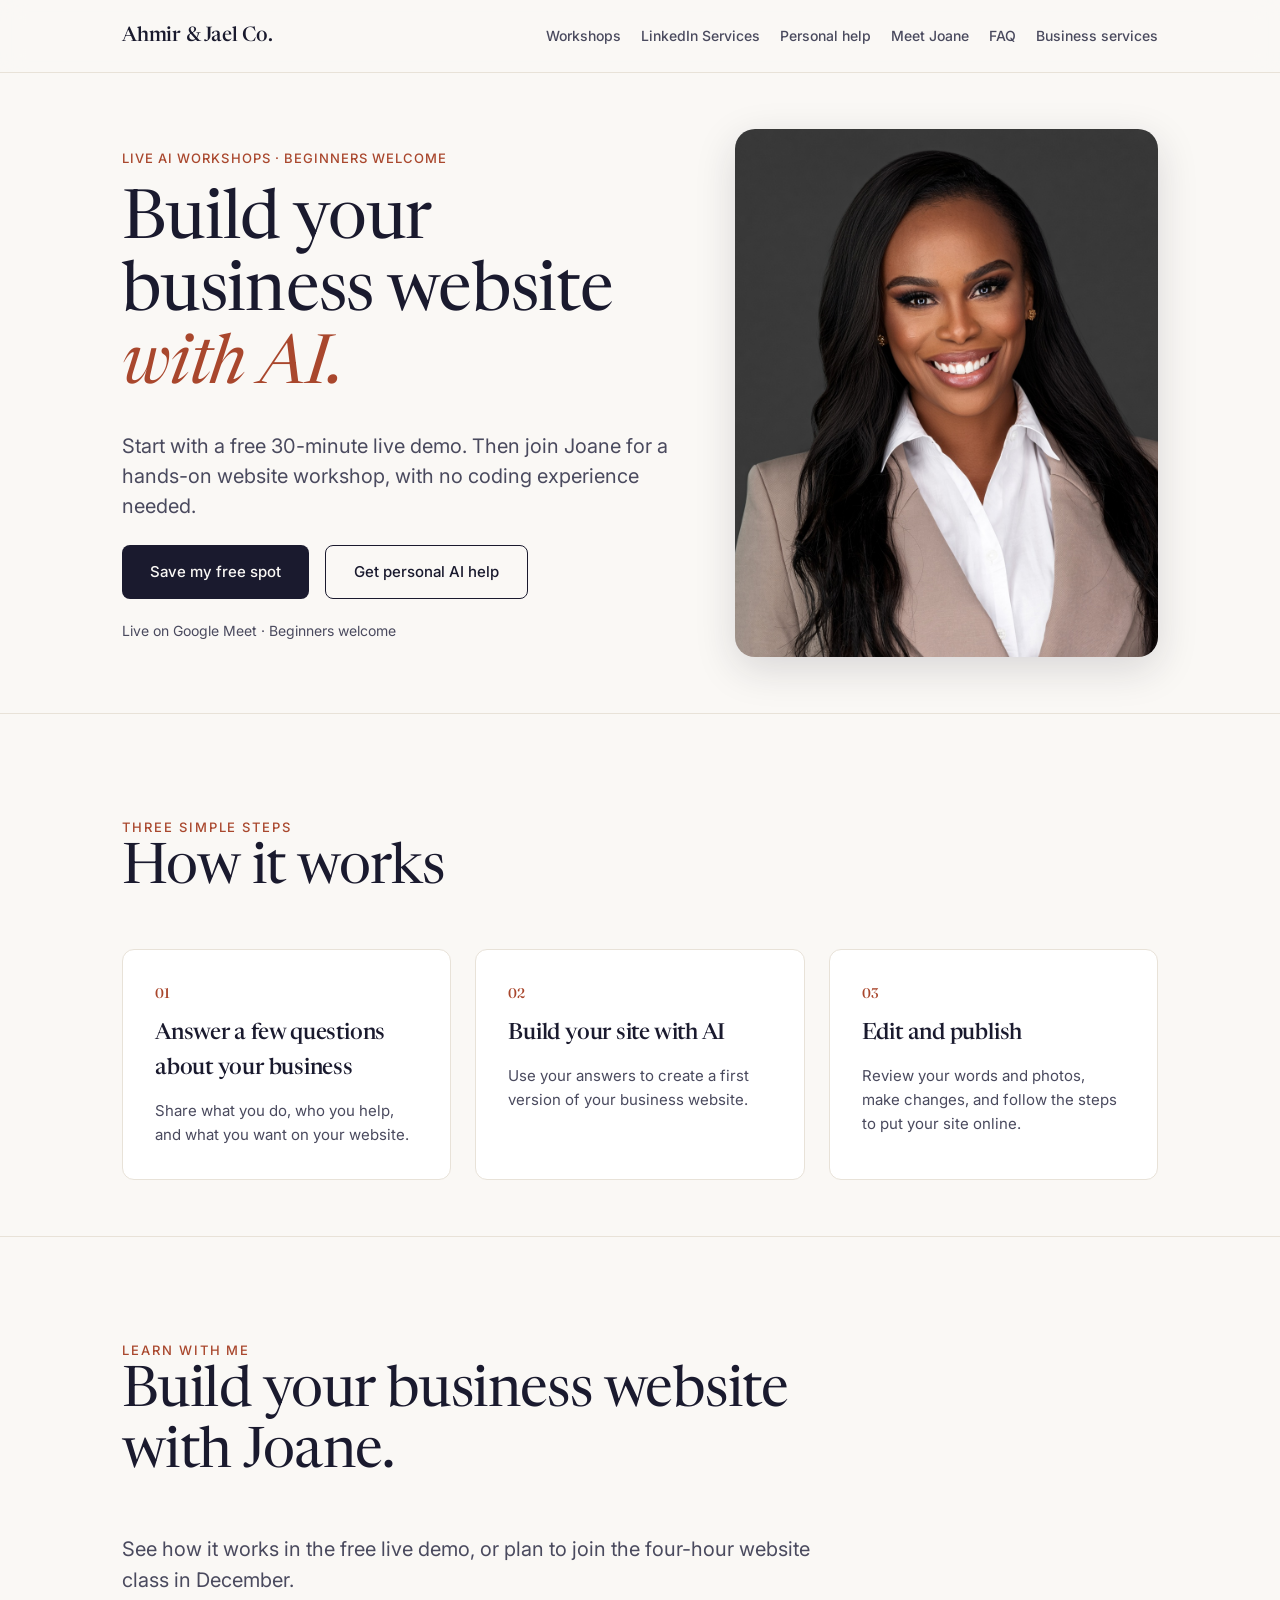
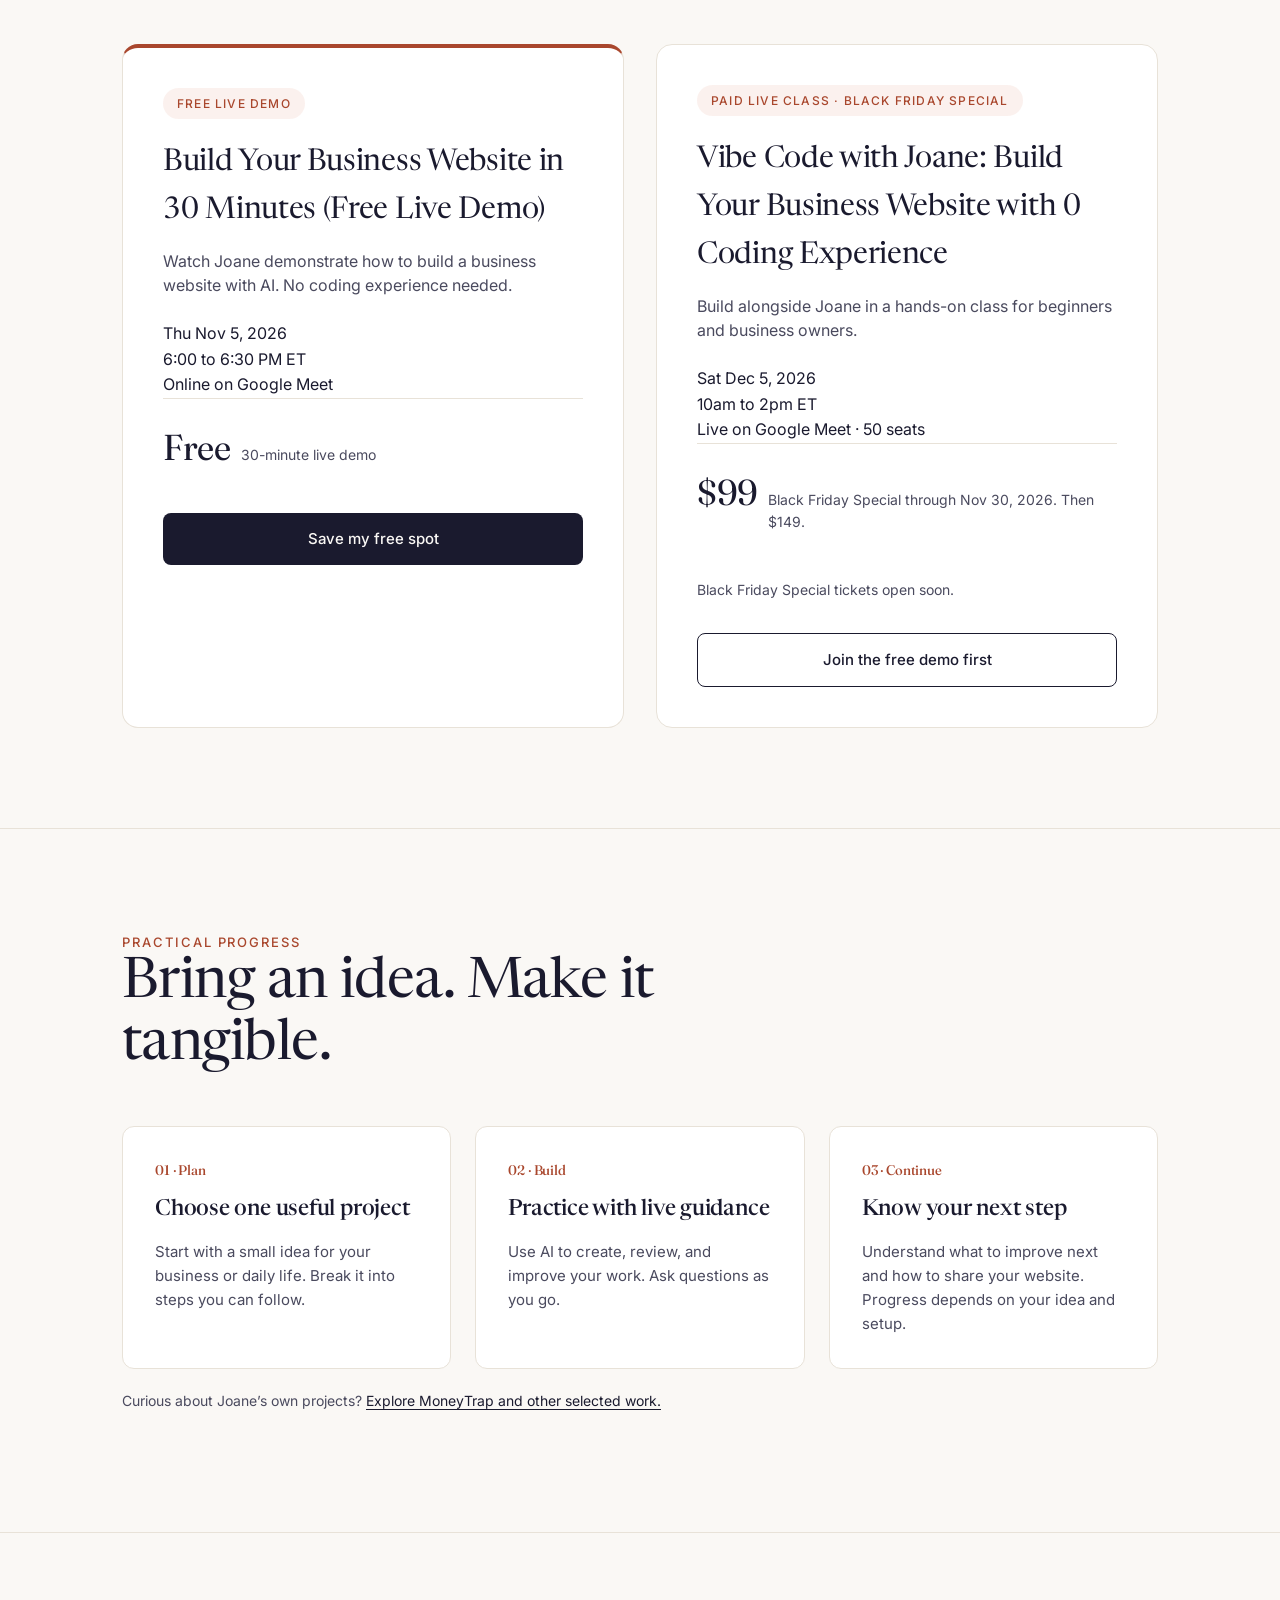
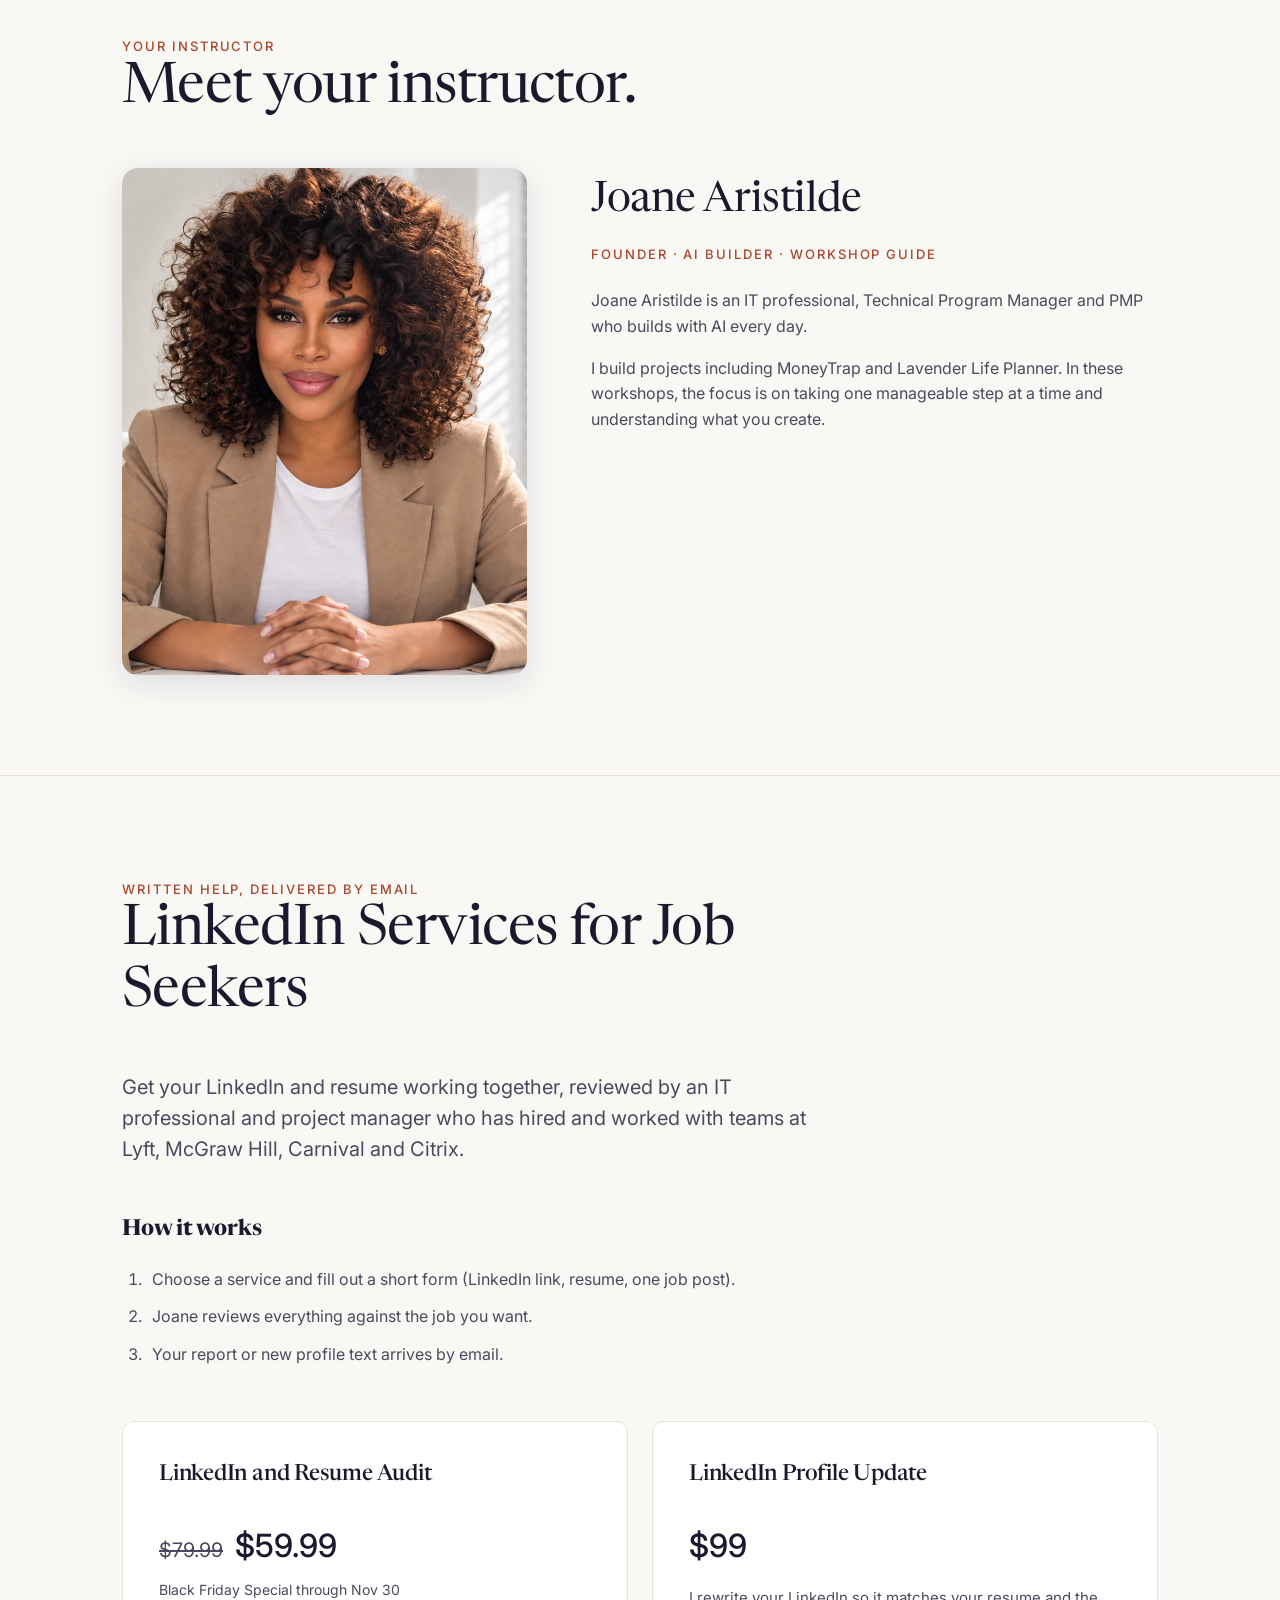
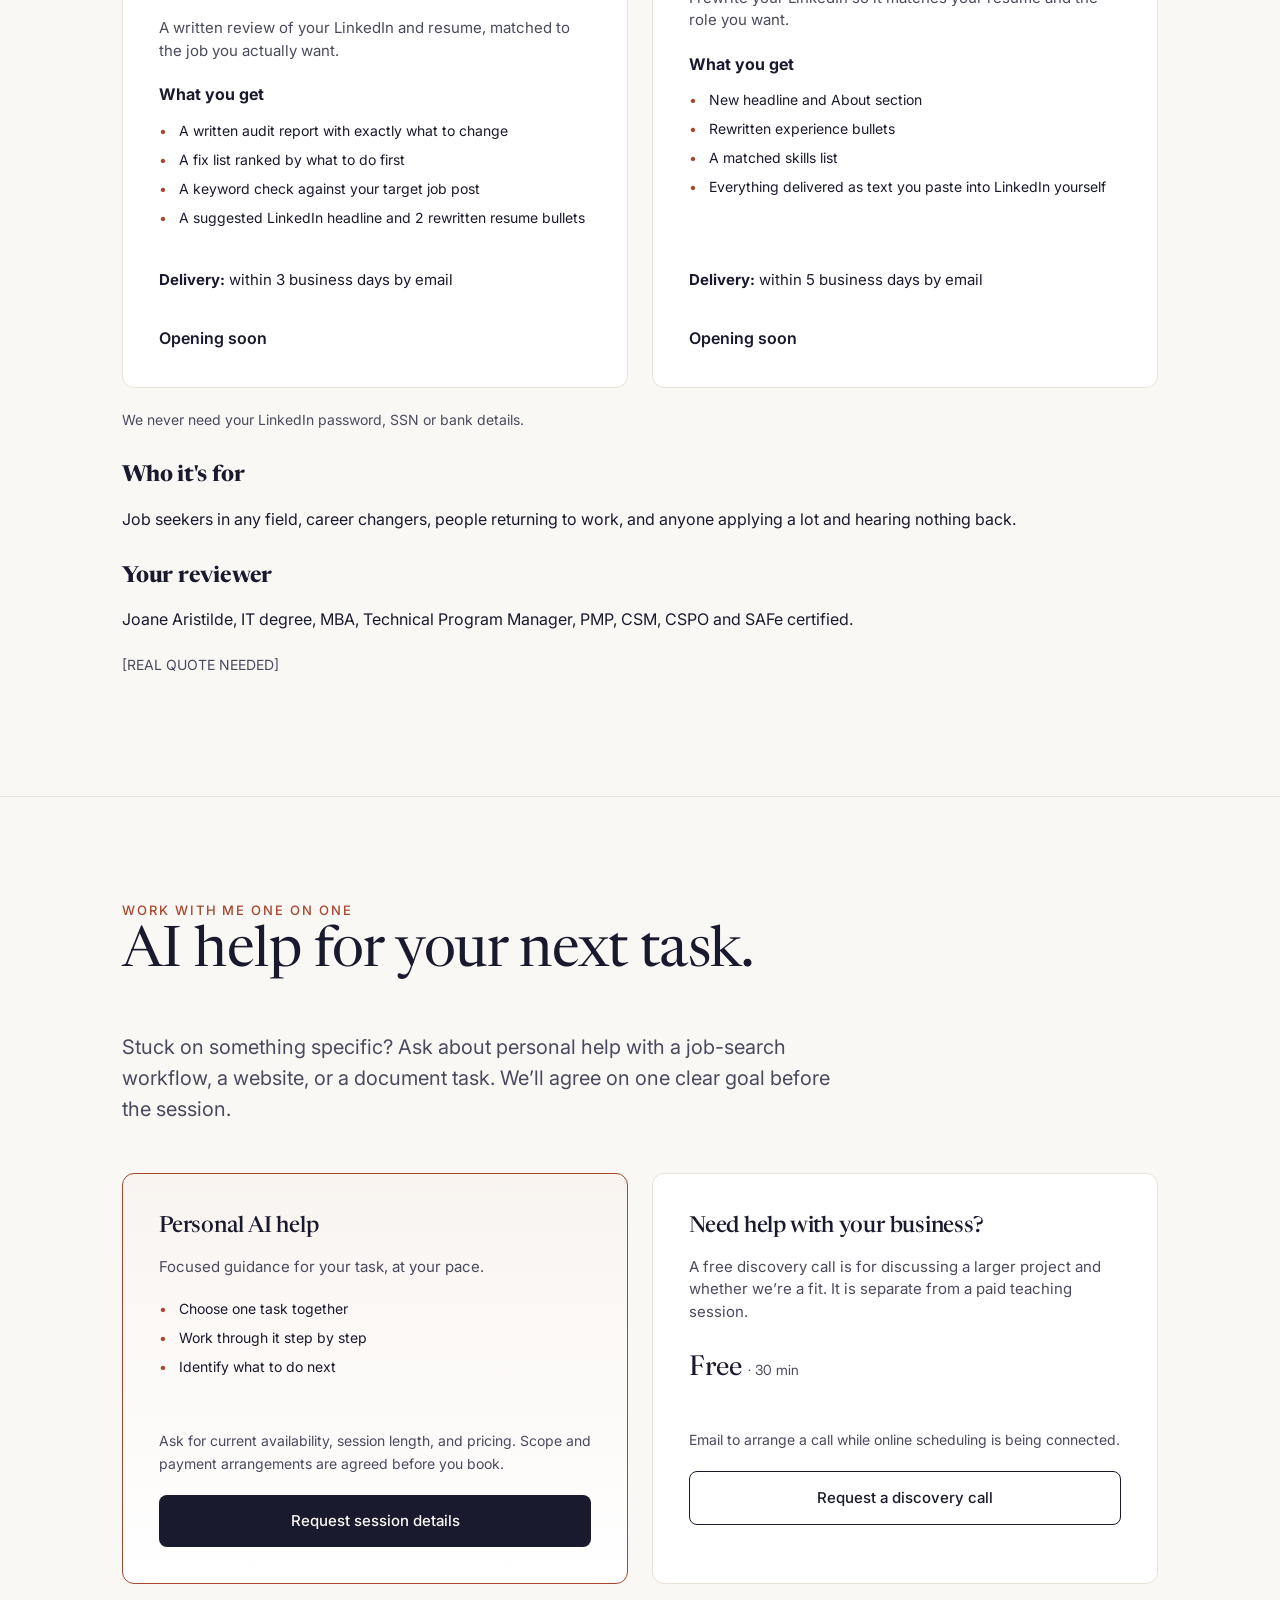
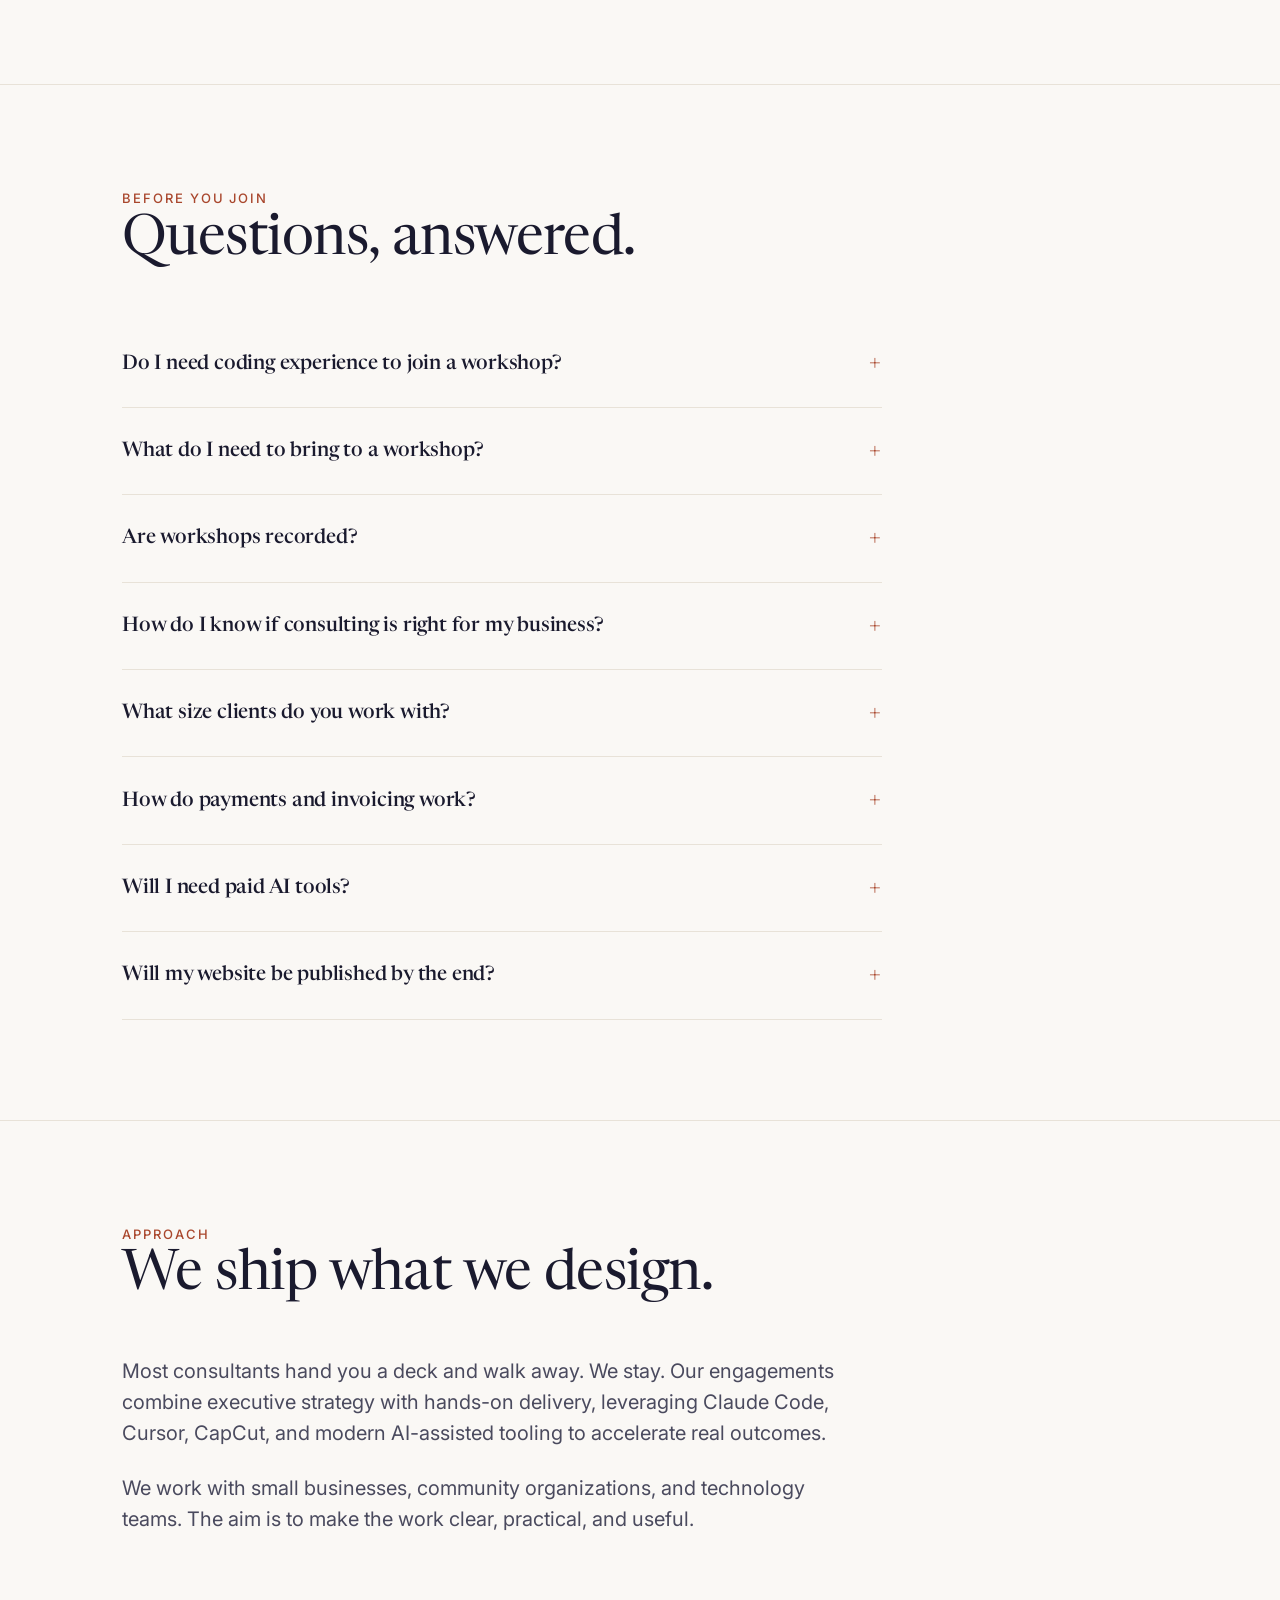
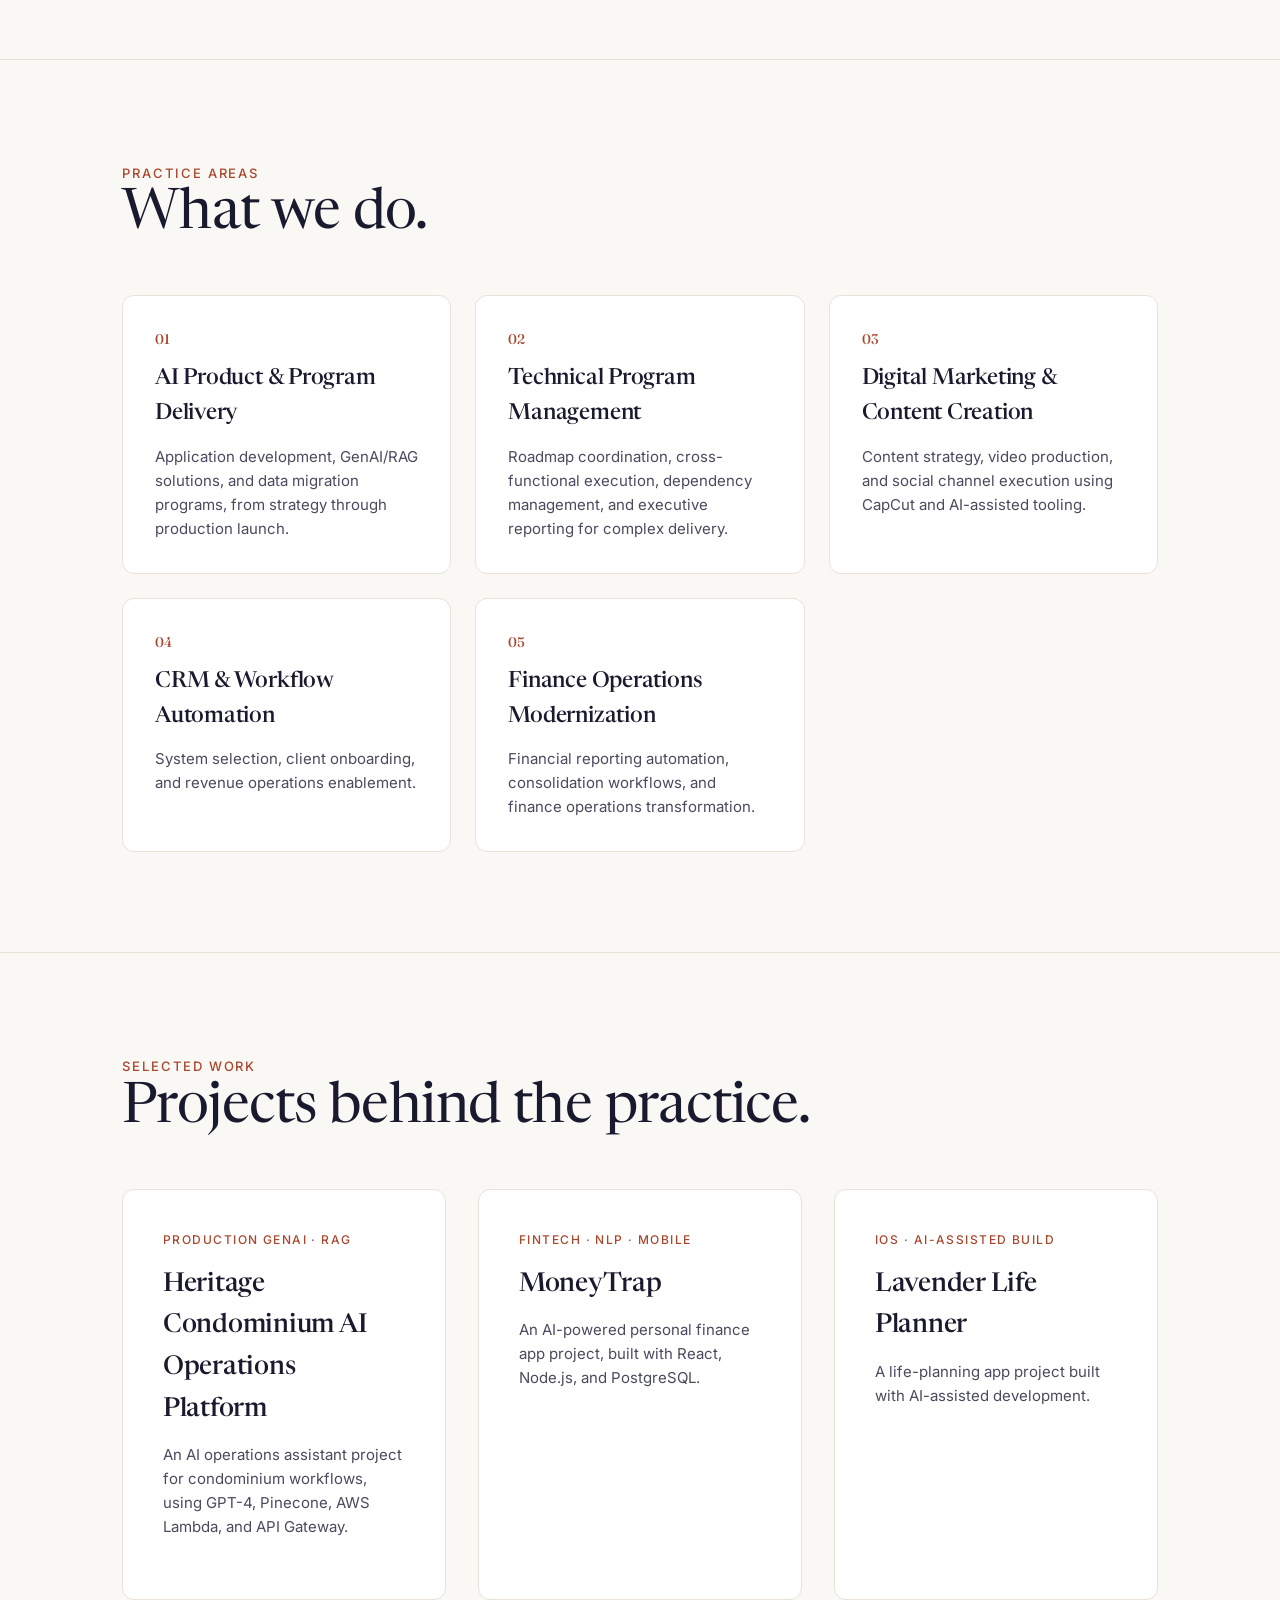
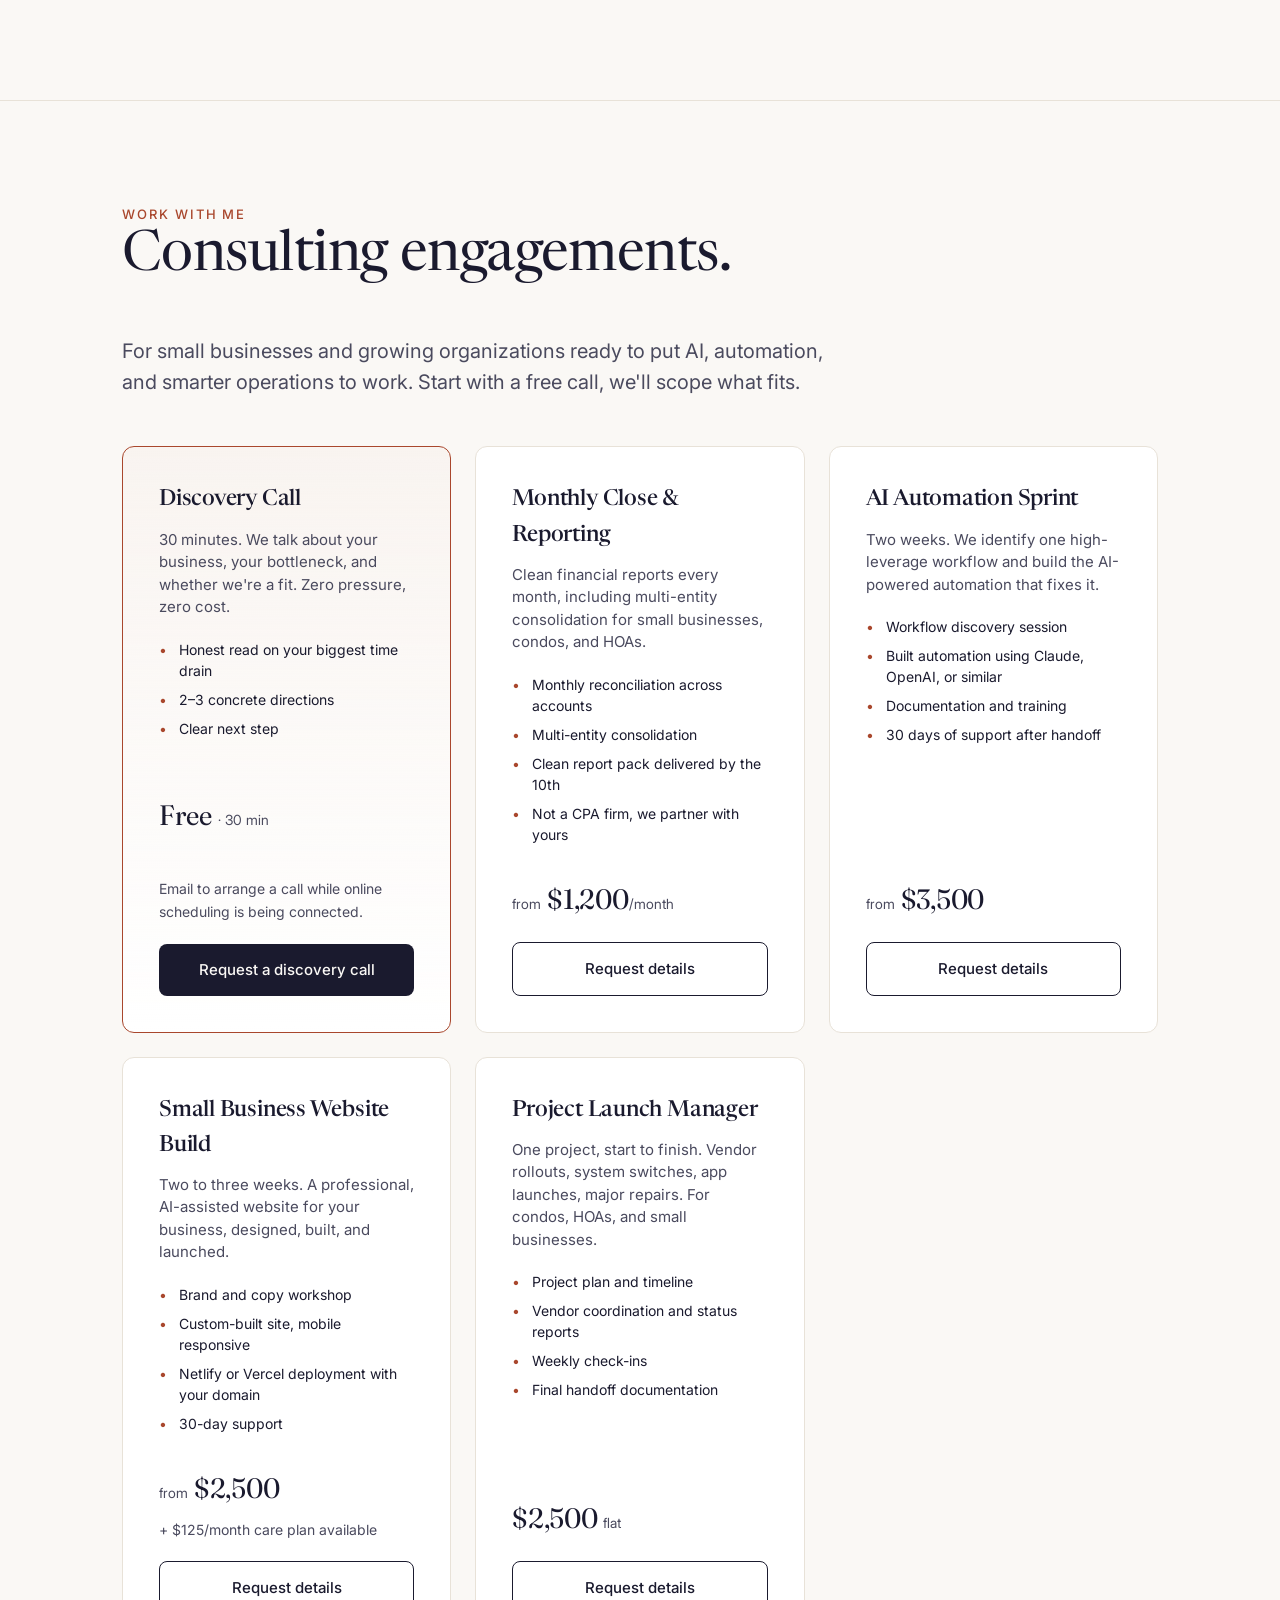
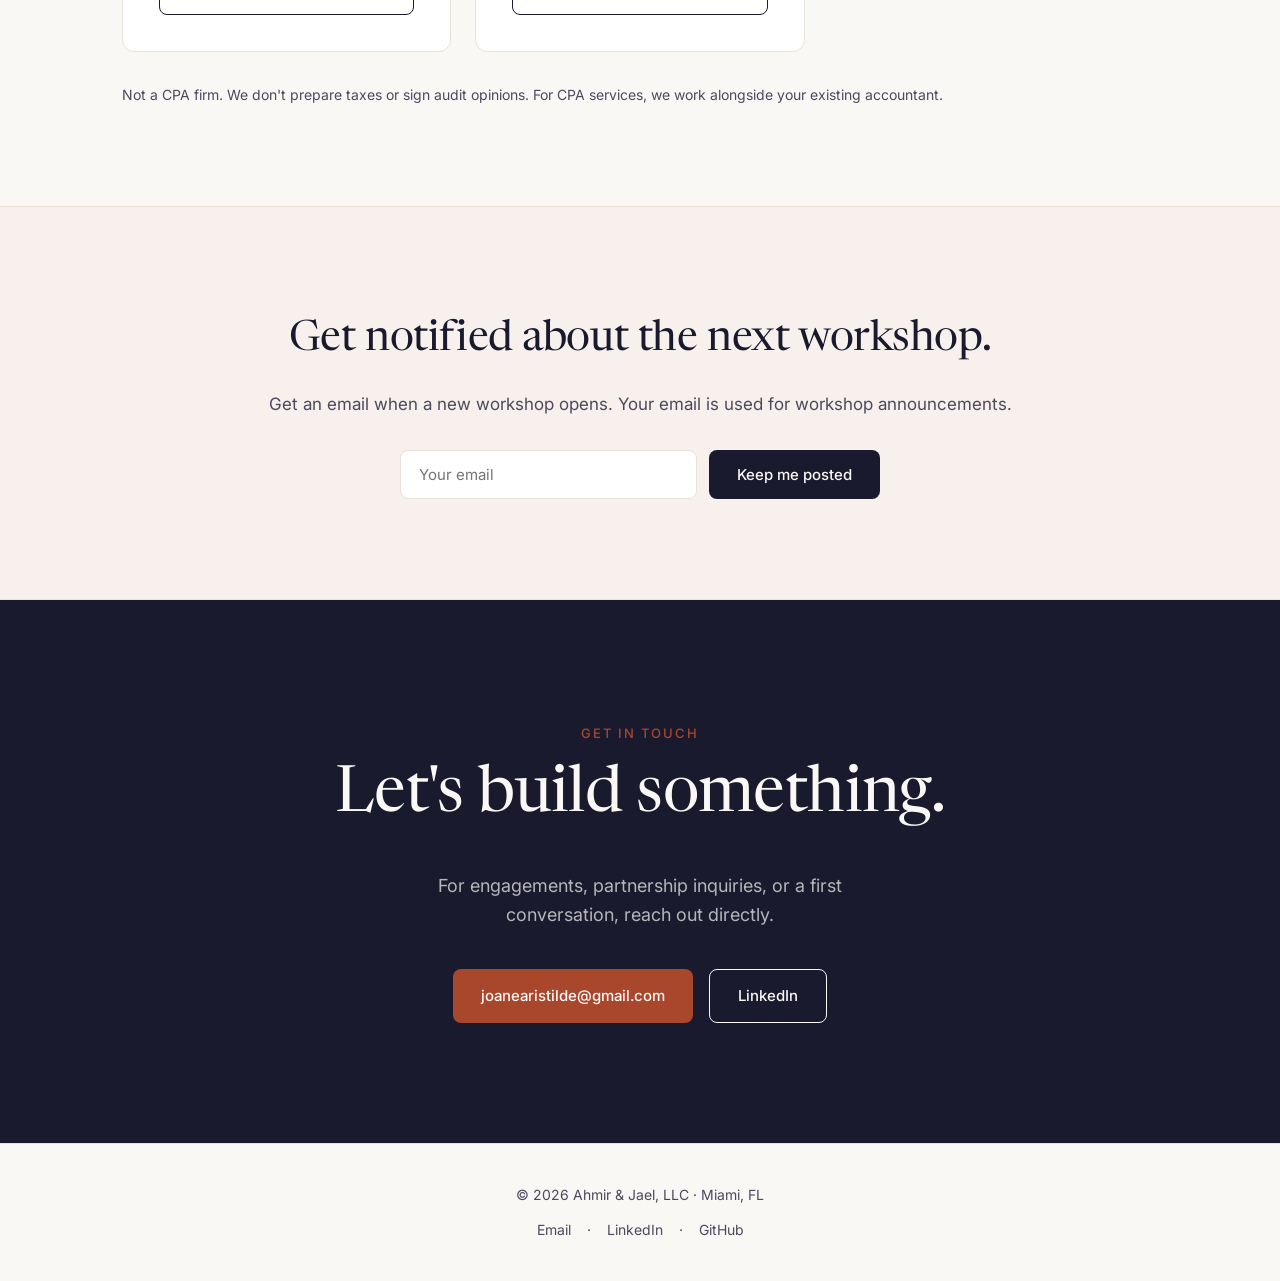
==== commit 218e7d2c: "Add email-only LinkedIn services with opening-soon purchase states" ====
--- a/index.html
+++ b/index.html
@@ -591,12 +591,27 @@
 @media (prefers-reduced-motion: reduce) { html { scroll-behavior: auto; } *, *::before, *::after { transition: none !important; } }
 </style>
 <script defer="" src="booking-config.js"></script>
-<script defer="" src="booking.js"></script><style>[hidden] { display: none !important; } .workshop-card .btn + .btn { margin-top: 12px; }</style><style>.steps-list { list-style: none; padding: 0; } #how-it-works { padding-bottom: 56px; }</style></head>
+<script defer="" src="booking.js"></script><style>[hidden] { display: none !important; } .workshop-card .btn + .btn { margin-top: 12px; }</style><style>.steps-list { list-style: none; padding: 0; } #how-it-works { padding-bottom: 56px; }</style><style>
+.linkedin-subheading { font-size: 22px; margin: 28px 0 12px; }
+.linkedin-steps { padding-left: 24px; max-width: 800px; color: var(--ink-soft); }
+.linkedin-steps li { padding: 6px 0 6px 6px; }
+.linkedin-price { display: flex; gap: 8px 12px; flex-wrap: wrap; align-items: baseline; margin: 16px 0; }
+.linkedin-price del { color: var(--ink-soft); font-size: 20px; }
+.linkedin-price strong { font-size: 32px; font-weight: 500; }
+.linkedin-price > span:not(.sr-only) { flex-basis: 100%; font-size: 14px; color: var(--ink-soft); }
+.linkedin-delivery { font-size: 15px; margin: 8px 0 20px; }
+.linkedin-opening { margin-top: auto; font-size: 16px; font-weight: 600; padding: 14px 0 0; }
+.linkedin-cards h4 { font-size: 16px; margin-bottom: 12px; }
+.sr-only { position: absolute; width: 1px; height: 1px; overflow: hidden; clip-path: inset(50%); white-space: nowrap; }
+nav .container { flex-wrap: wrap; gap: 12px; }
+.nav-links { flex-wrap: wrap; gap: 12px 20px; }
+@media (max-width: 720px) { .nav-links a.linkedin-menu-link { display: inline-flex; } }
+</style></head>
 <body><a class="skip-link" href="#workshops">Skip to workshops</a>
 <nav>
 <div class="container">
 <a class="logo" href="#top">Ahmir &amp; Jael Co.</a>
-<div class="nav-links"><a href="#workshops">Workshops</a><a href="#personal-help">Personal help</a><a href="#founder">Meet Joane</a><a href="#faq">FAQ</a><a href="#consulting">Business services</a></div>
+<div class="nav-links"><a href="#workshops">Workshops</a><a class="linkedin-menu-link" href="#linkedin-services">LinkedIn Services</a><a href="#personal-help">Personal help</a><a href="#founder">Meet Joane</a><a href="#faq">FAQ</a><a href="#consulting">Business services</a></div>
 </div>
 </nav>
 <header class="hero" id="top">
@@ -659,7 +674,32 @@
 </div>
 </div>
 </div>
-<template id="testimonial-draft">[REAL QUOTE NEEDED]</template></section><section id="personal-help"><div class="container">
+<template id="testimonial-draft">[REAL QUOTE NEEDED]</template></section><section aria-labelledby="linkedin-services-title" id="linkedin-services"><div class="container">
+<span class="section-label">Written help, delivered by email</span>
+<h2 class="section-title" id="linkedin-services-title">LinkedIn Services for Job Seekers</h2>
+<p class="section-intro">Get your LinkedIn and resume working together, reviewed by an IT professional and project manager who has hired and worked with teams at Lyft, McGraw Hill, Carnival and Citrix.</p>
+<h3 class="linkedin-subheading">How it works</h3>
+<ol class="linkedin-steps"><li>Choose a service and fill out a short form (LinkedIn link, resume, one job post).</li><li>Joane reviews everything against the job you want.</li><li>Your report or new profile text arrives by email.</li></ol>
+<div class="consulting-grid linkedin-cards">
+<article class="consulting-card" id="linkedin-audit"><h3>LinkedIn and Resume Audit</h3>
+<p class="linkedin-price"><span class="sr-only">Regular price </span><del>$79.99</del> <strong>$59.99</strong><span>Black Friday Special through Nov 30</span></p>
+<p class="consulting-sub">A written review of your LinkedIn and resume, matched to the job you actually want.</p>
+<h4>What you get</h4><ul class="consulting-deliverables"><li>A written audit report with exactly what to change</li><li>A fix list ranked by what to do first</li><li>A keyword check against your target job post</li><li>A suggested LinkedIn headline and 2 rewritten resume bullets</li></ul>
+<p class="linkedin-delivery"><strong>Delivery:</strong> within 3 business days by email</p>
+<a class="btn btn-primary" data-stan-service="audit" hidden="">Get My Audit for $59.99</a><p class="linkedin-opening">Opening soon</p>
+</article>
+<article class="consulting-card" id="linkedin-update"><h3>LinkedIn Profile Update</h3>
+<p class="linkedin-price"><strong>$99</strong></p>
+<p class="consulting-sub">I rewrite your LinkedIn so it matches your resume and the role you want.</p>
+<h4>What you get</h4><ul class="consulting-deliverables"><li>New headline and About section</li><li>Rewritten experience bullets</li><li>A matched skills list</li><li>Everything delivered as text you paste into LinkedIn yourself</li></ul>
+<p class="linkedin-delivery"><strong>Delivery:</strong> within 5 business days by email</p>
+<a class="btn btn-primary" data-stan-service="update" hidden="">Update My LinkedIn</a><p class="linkedin-opening">Opening soon</p>
+</article></div>
+<p class="offer-note linkedin-privacy">We never need your LinkedIn password, SSN or bank details.</p>
+<h3 class="linkedin-subheading">Who it's for</h3><p>Job seekers in any field, career changers, people returning to work, and anyone applying a lot and hearing nothing back.</p>
+<h3 class="linkedin-subheading">Your reviewer</h3><p>Joane Aristilde, IT degree, MBA, Technical Program Manager, PMP, CSM, CSPO and SAFe certified.</p>
+<p class="offer-note linkedin-testimonial">[REAL QUOTE NEEDED]</p>
+</div></section><section id="personal-help"><div class="container">
 <span class="section-label">Work with me one on one</span><h2 class="section-title">AI help for your next task.</h2>
 <p class="section-intro">Stuck on something specific? Ask about personal help with a job-search workflow, a website, or a document task. We’ll agree on one clear goal before the session.</p>
 <div class="consulting-grid"><article class="consulting-card featured"><h3>Personal AI help</h3>
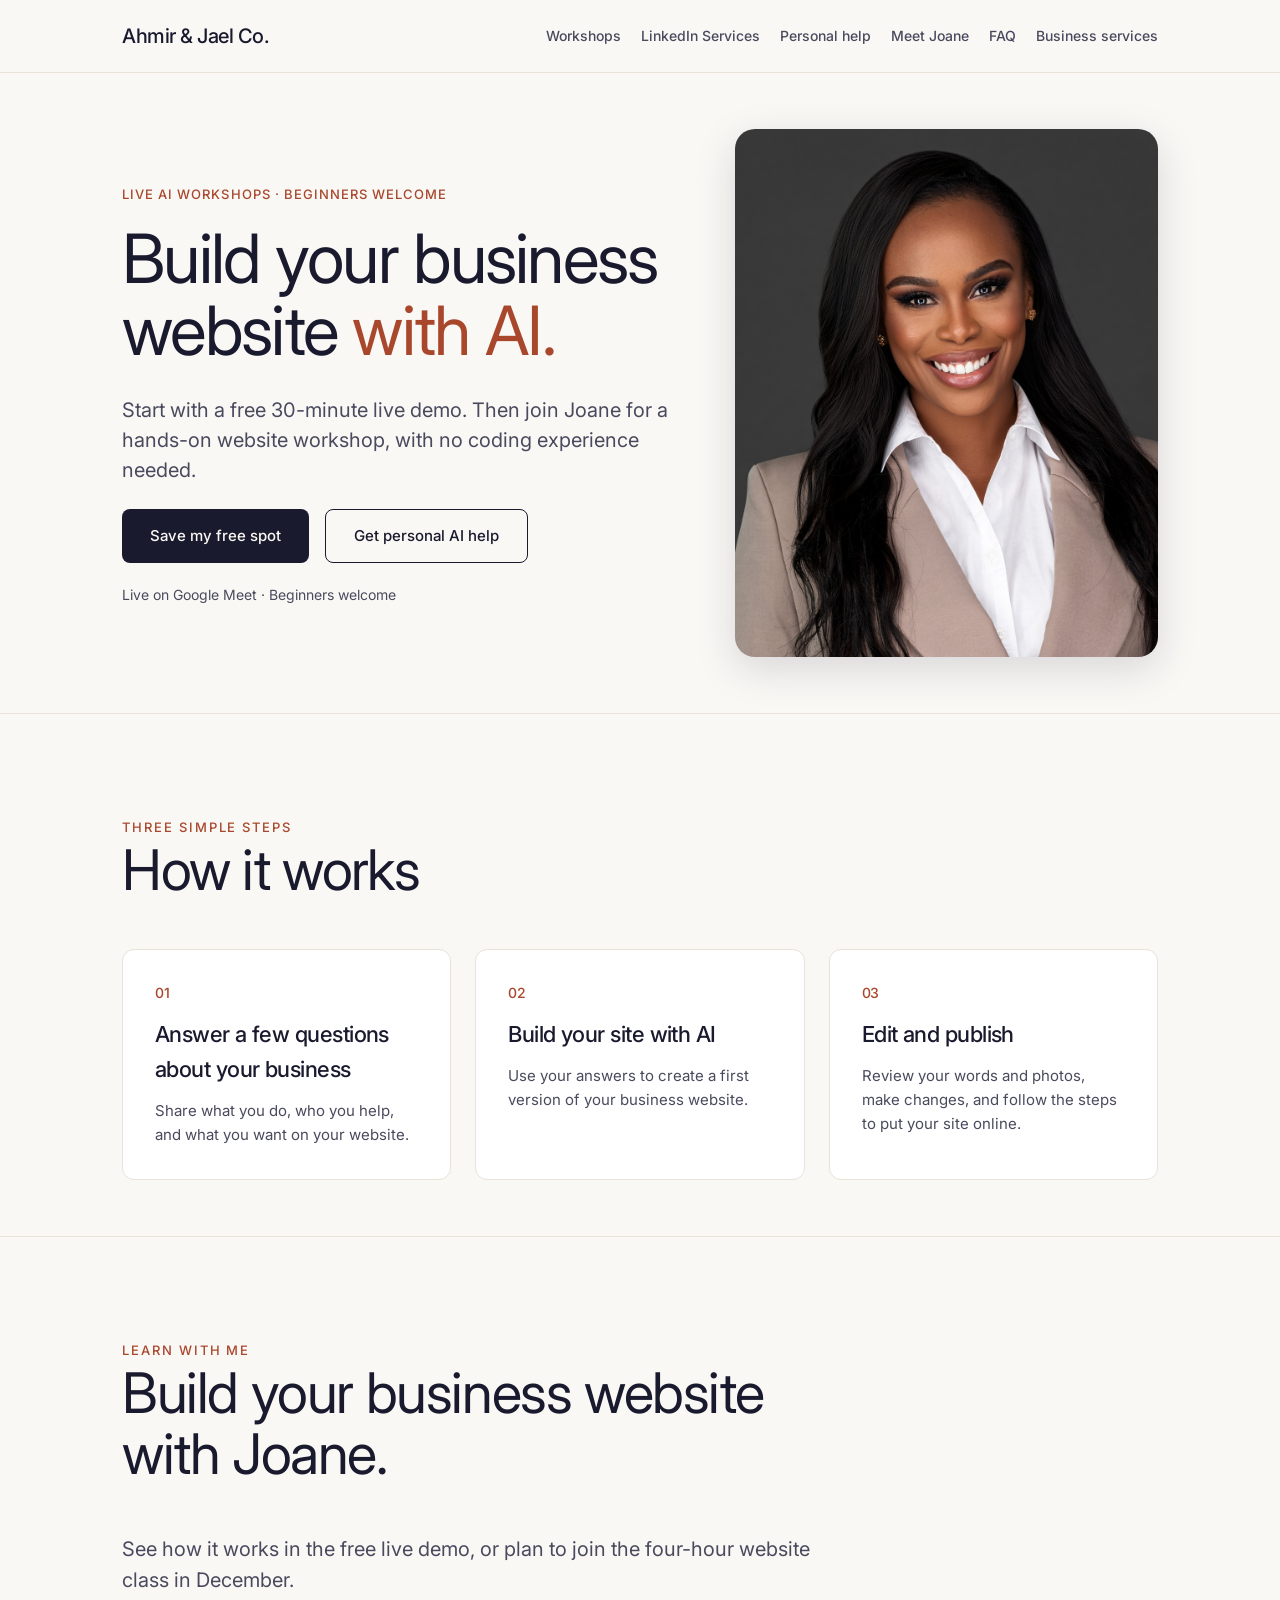
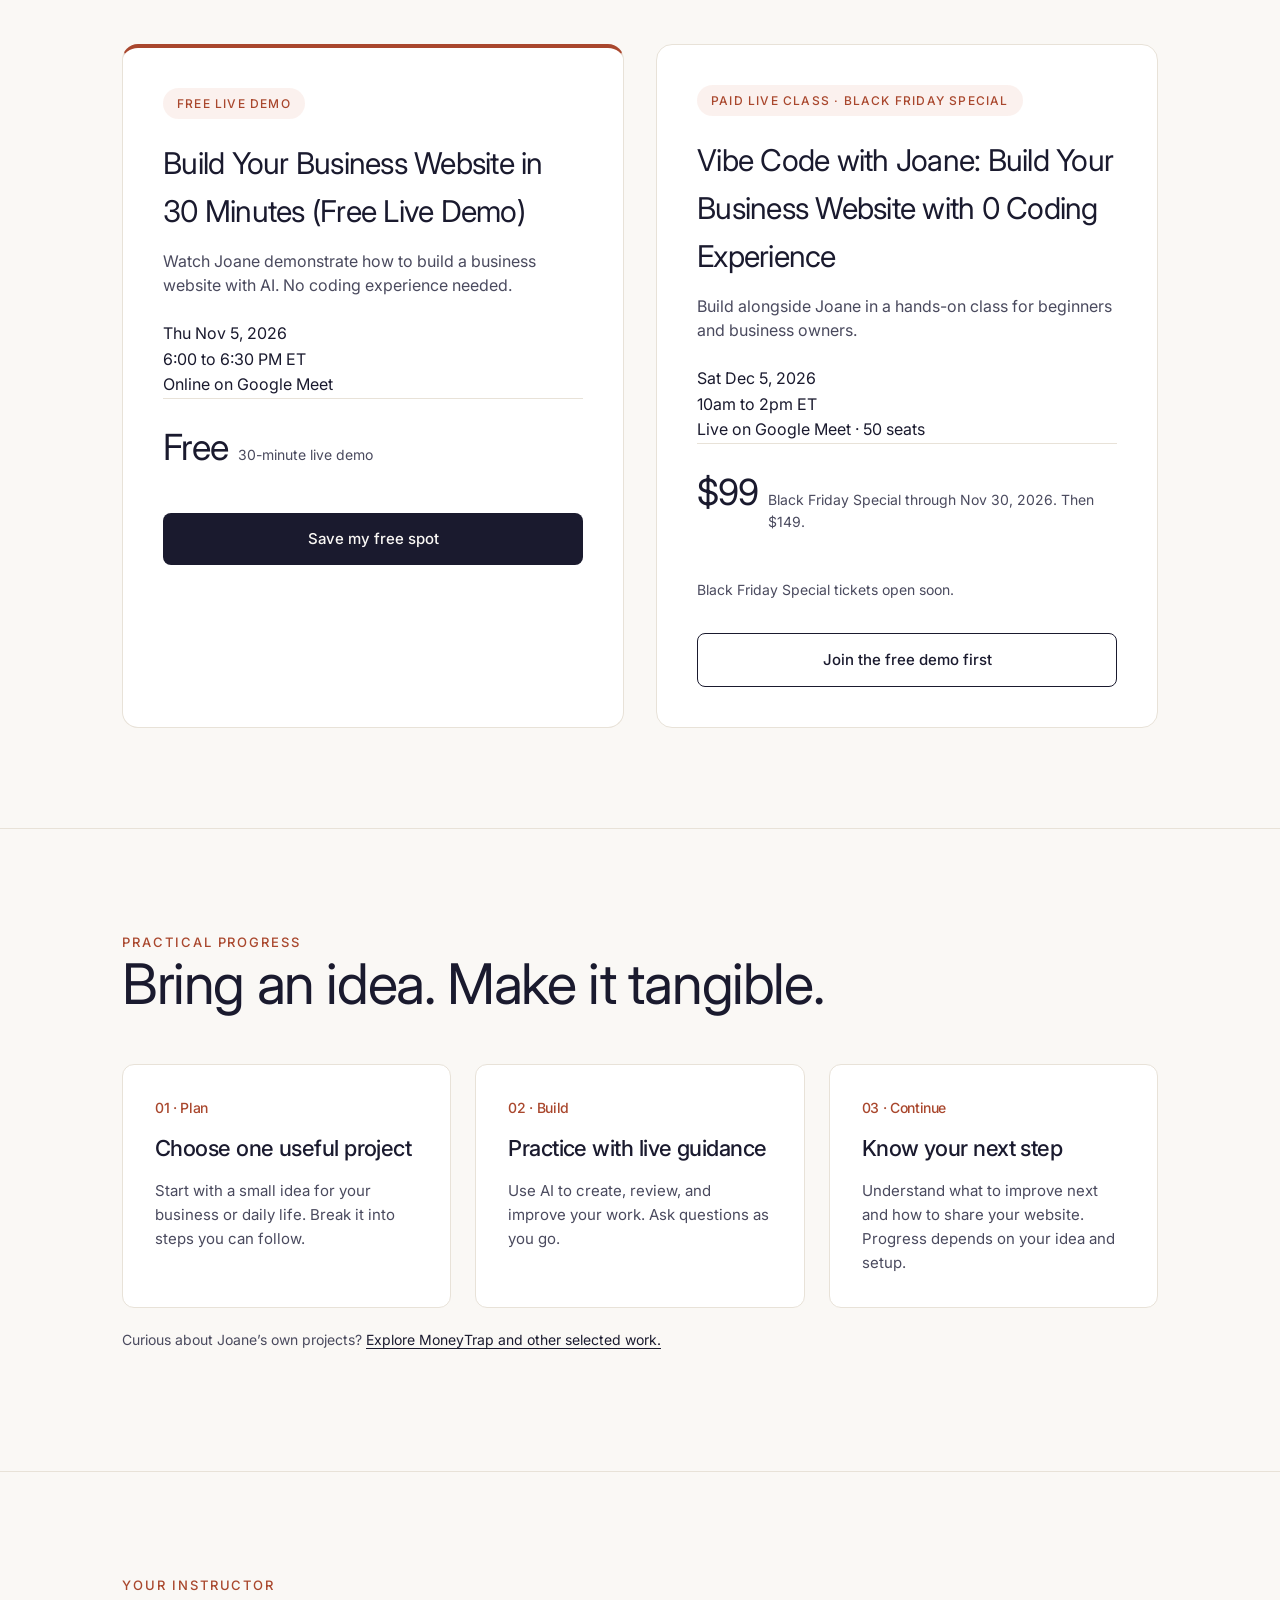
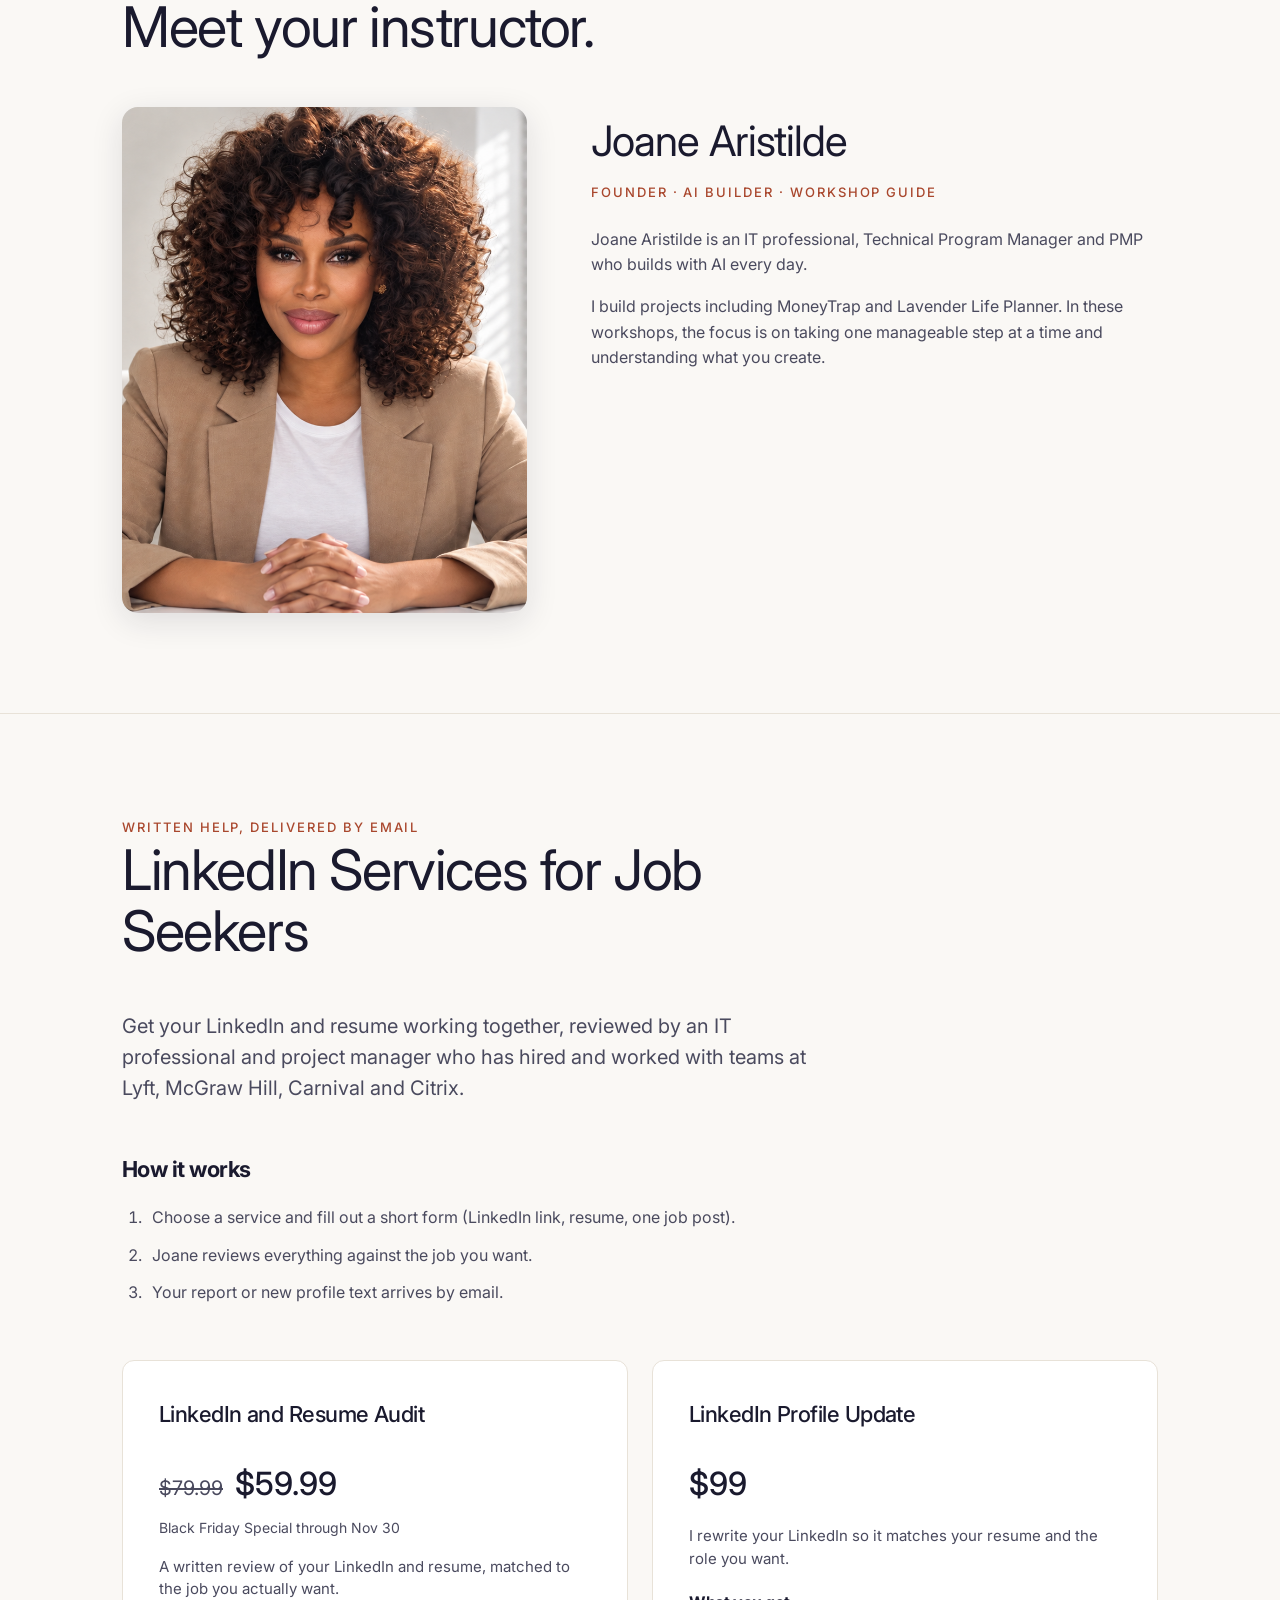
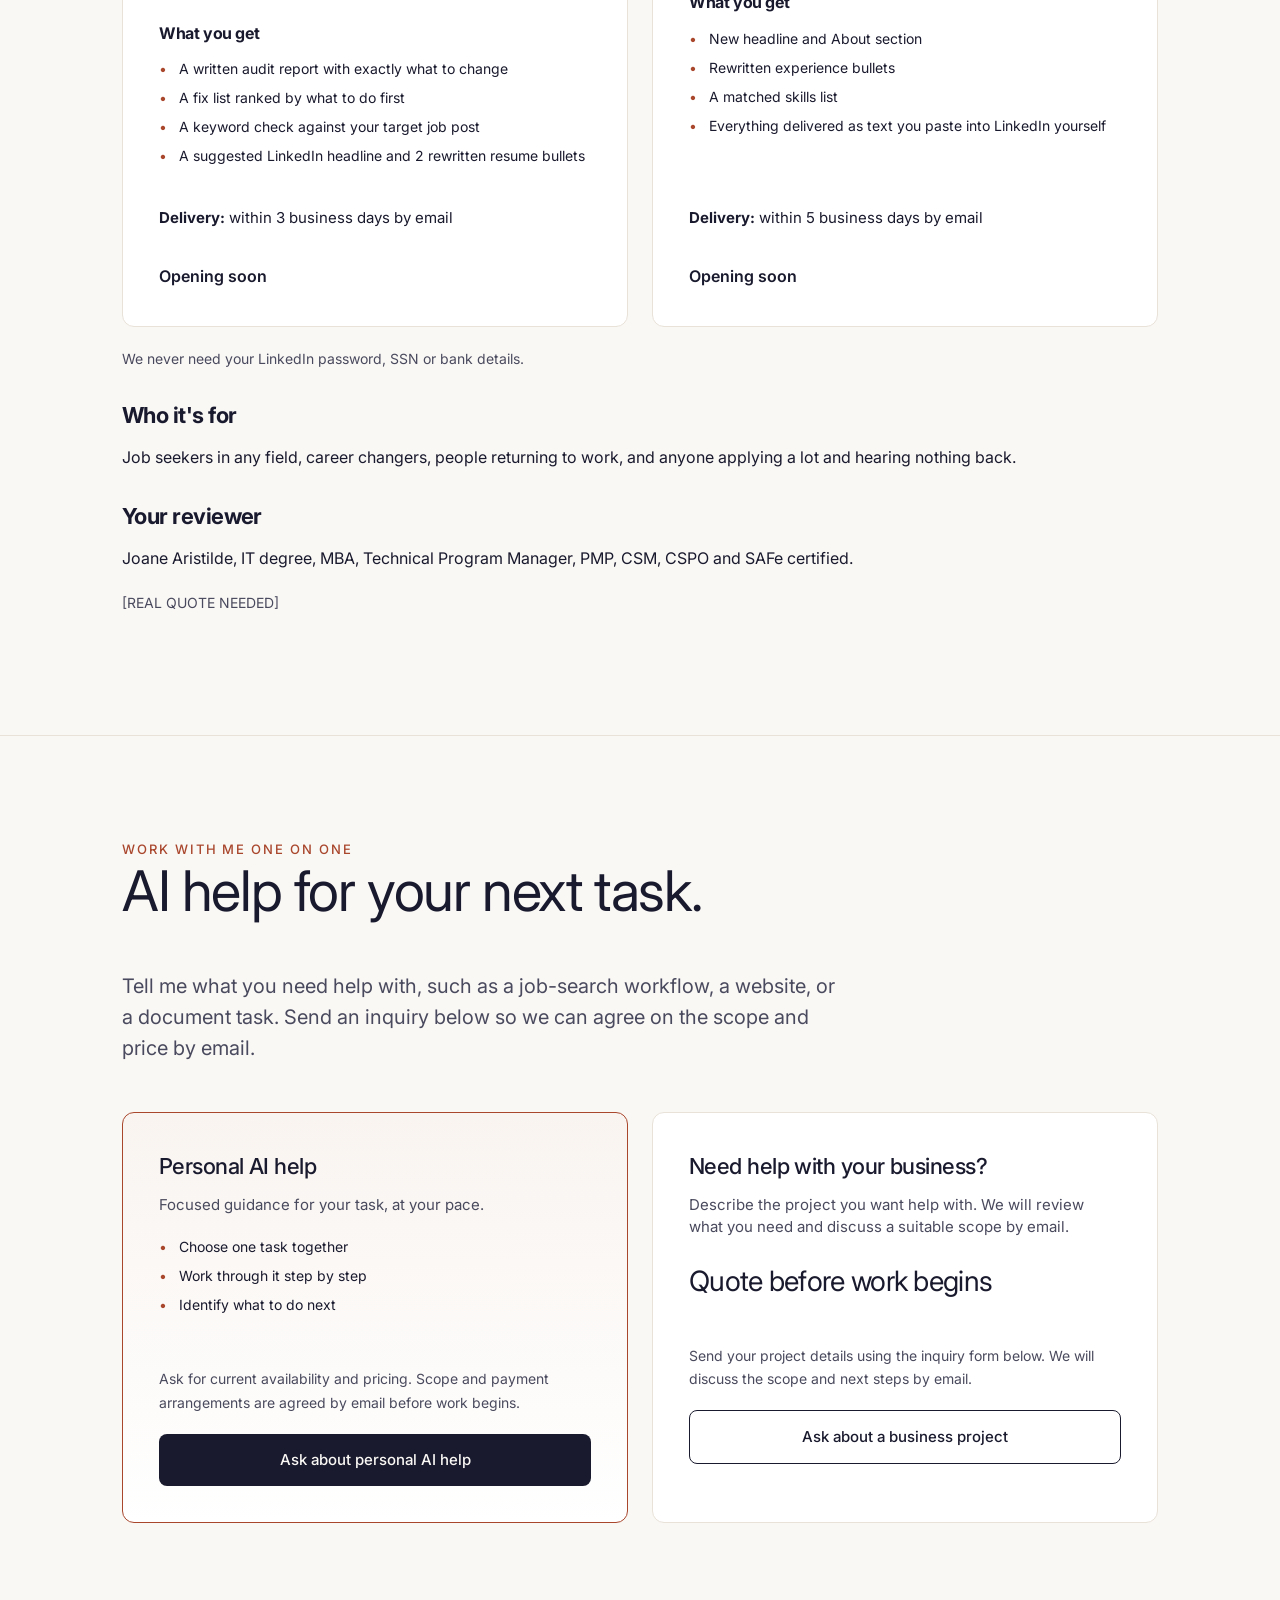
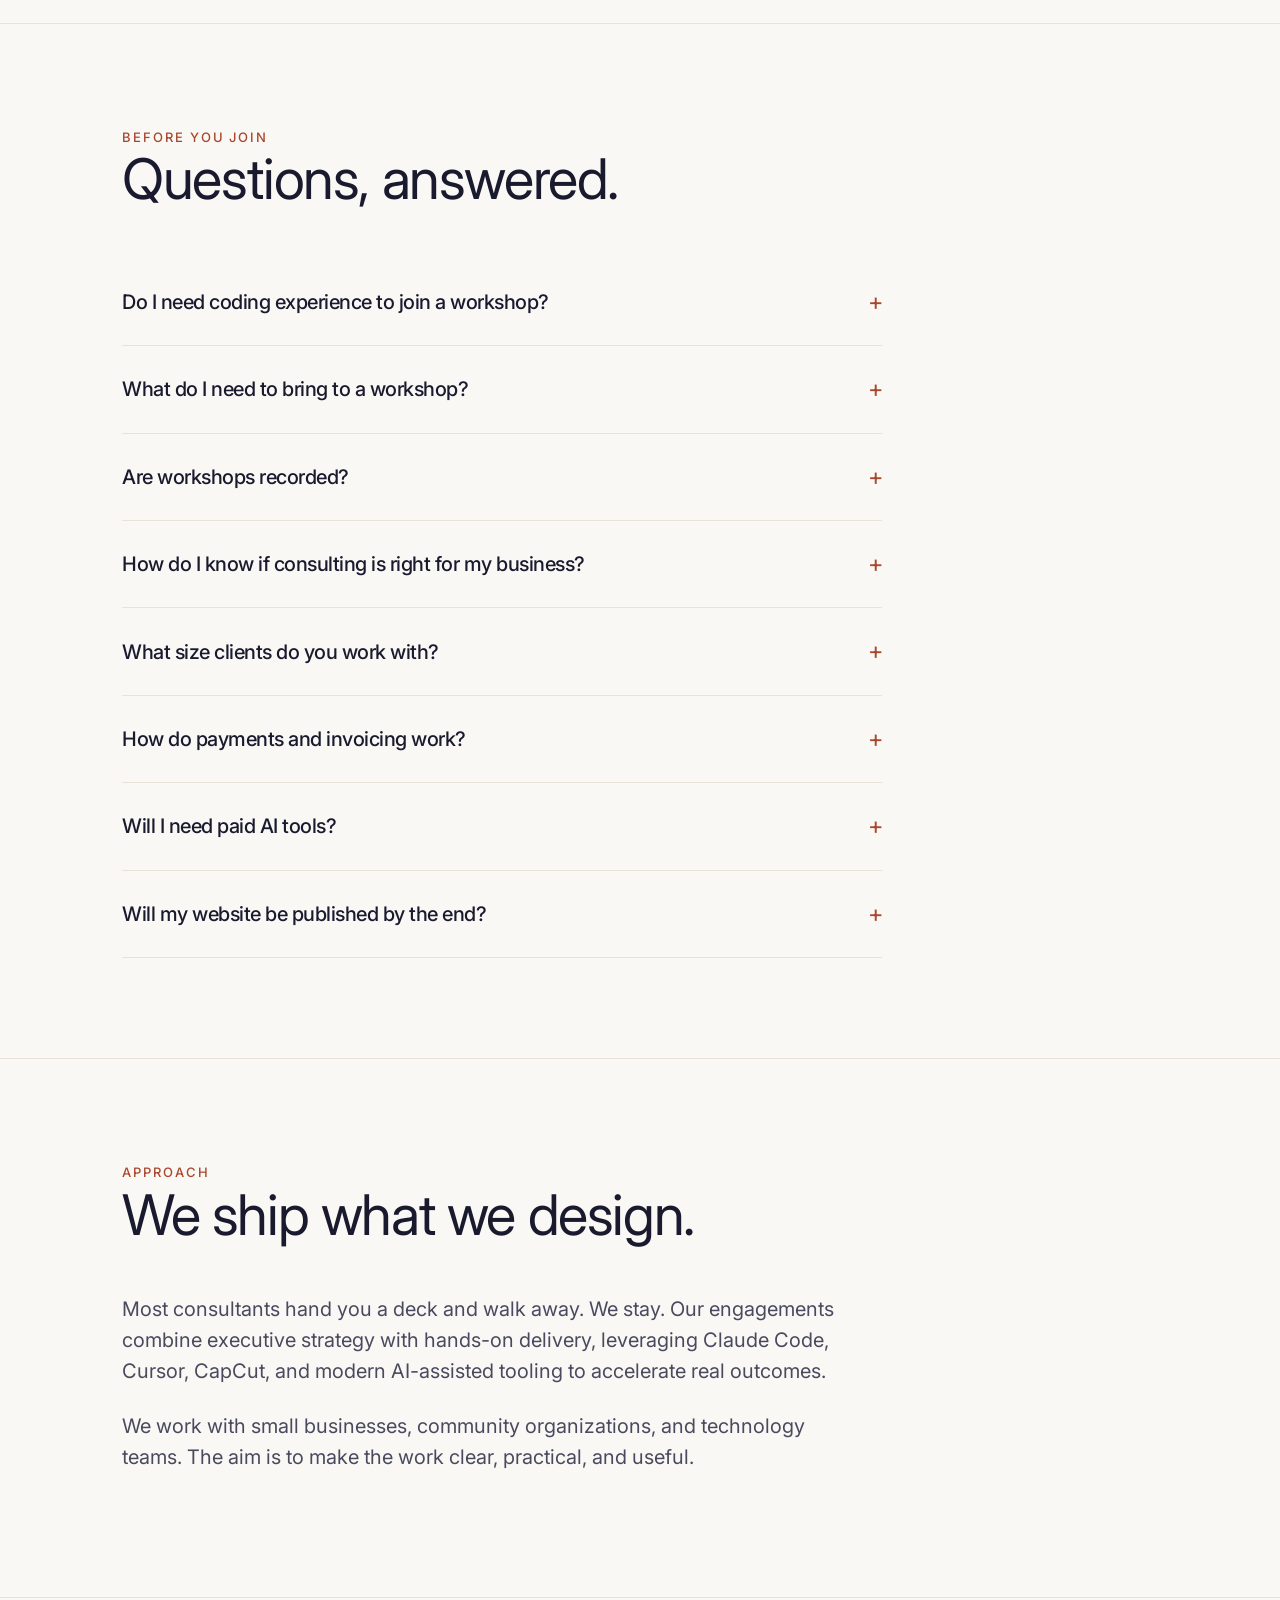
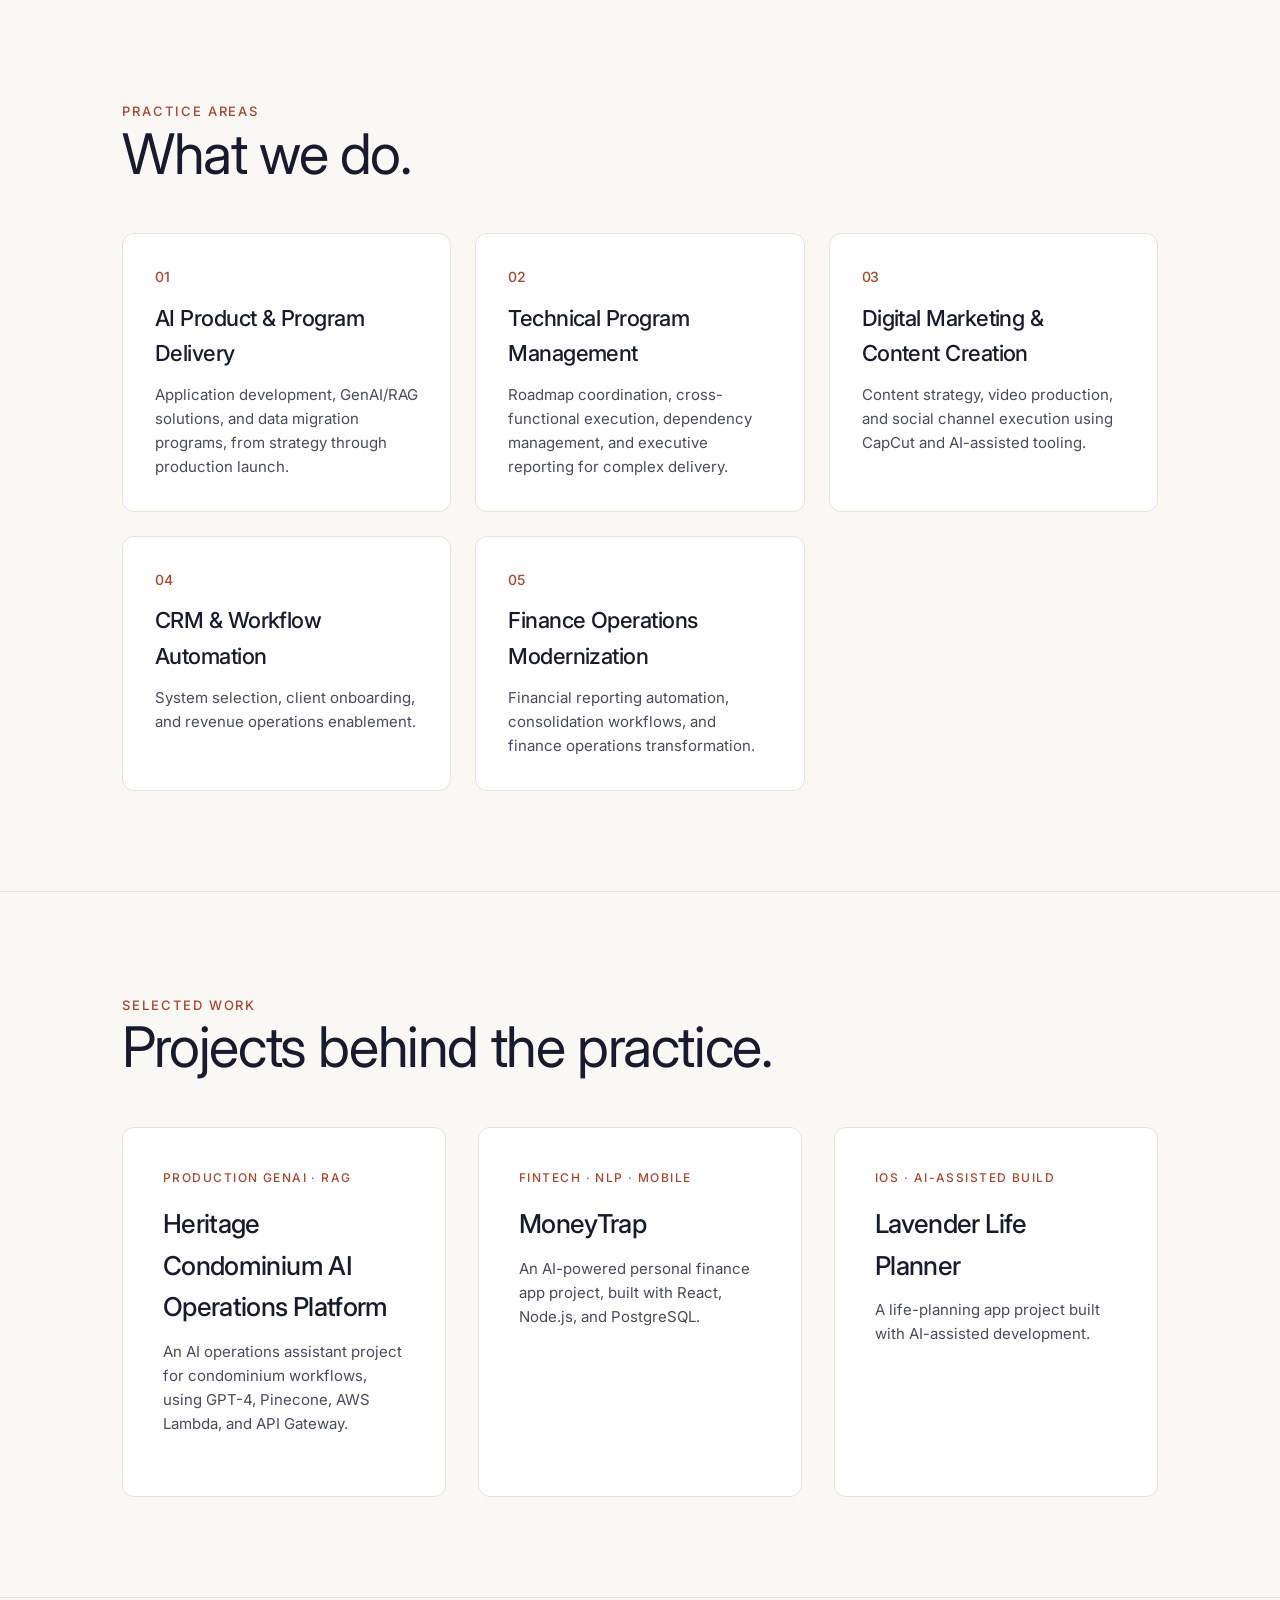
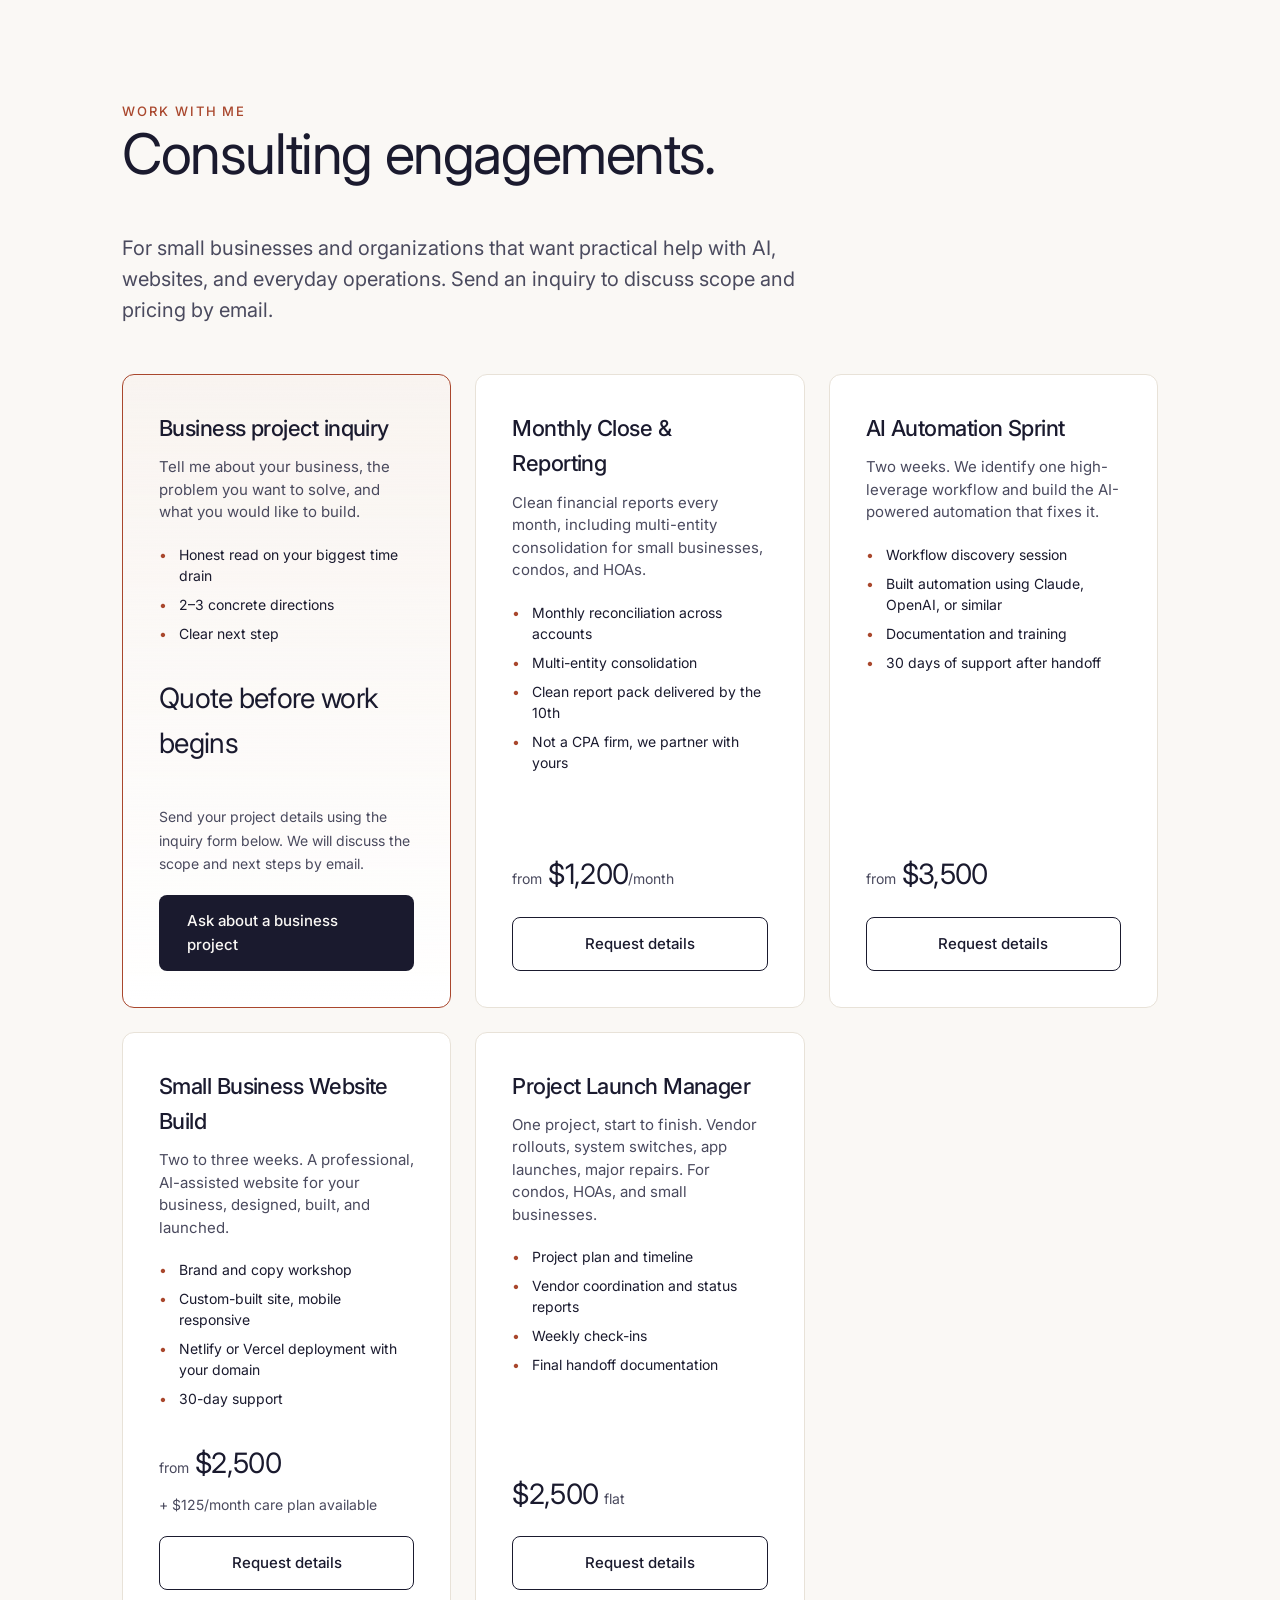
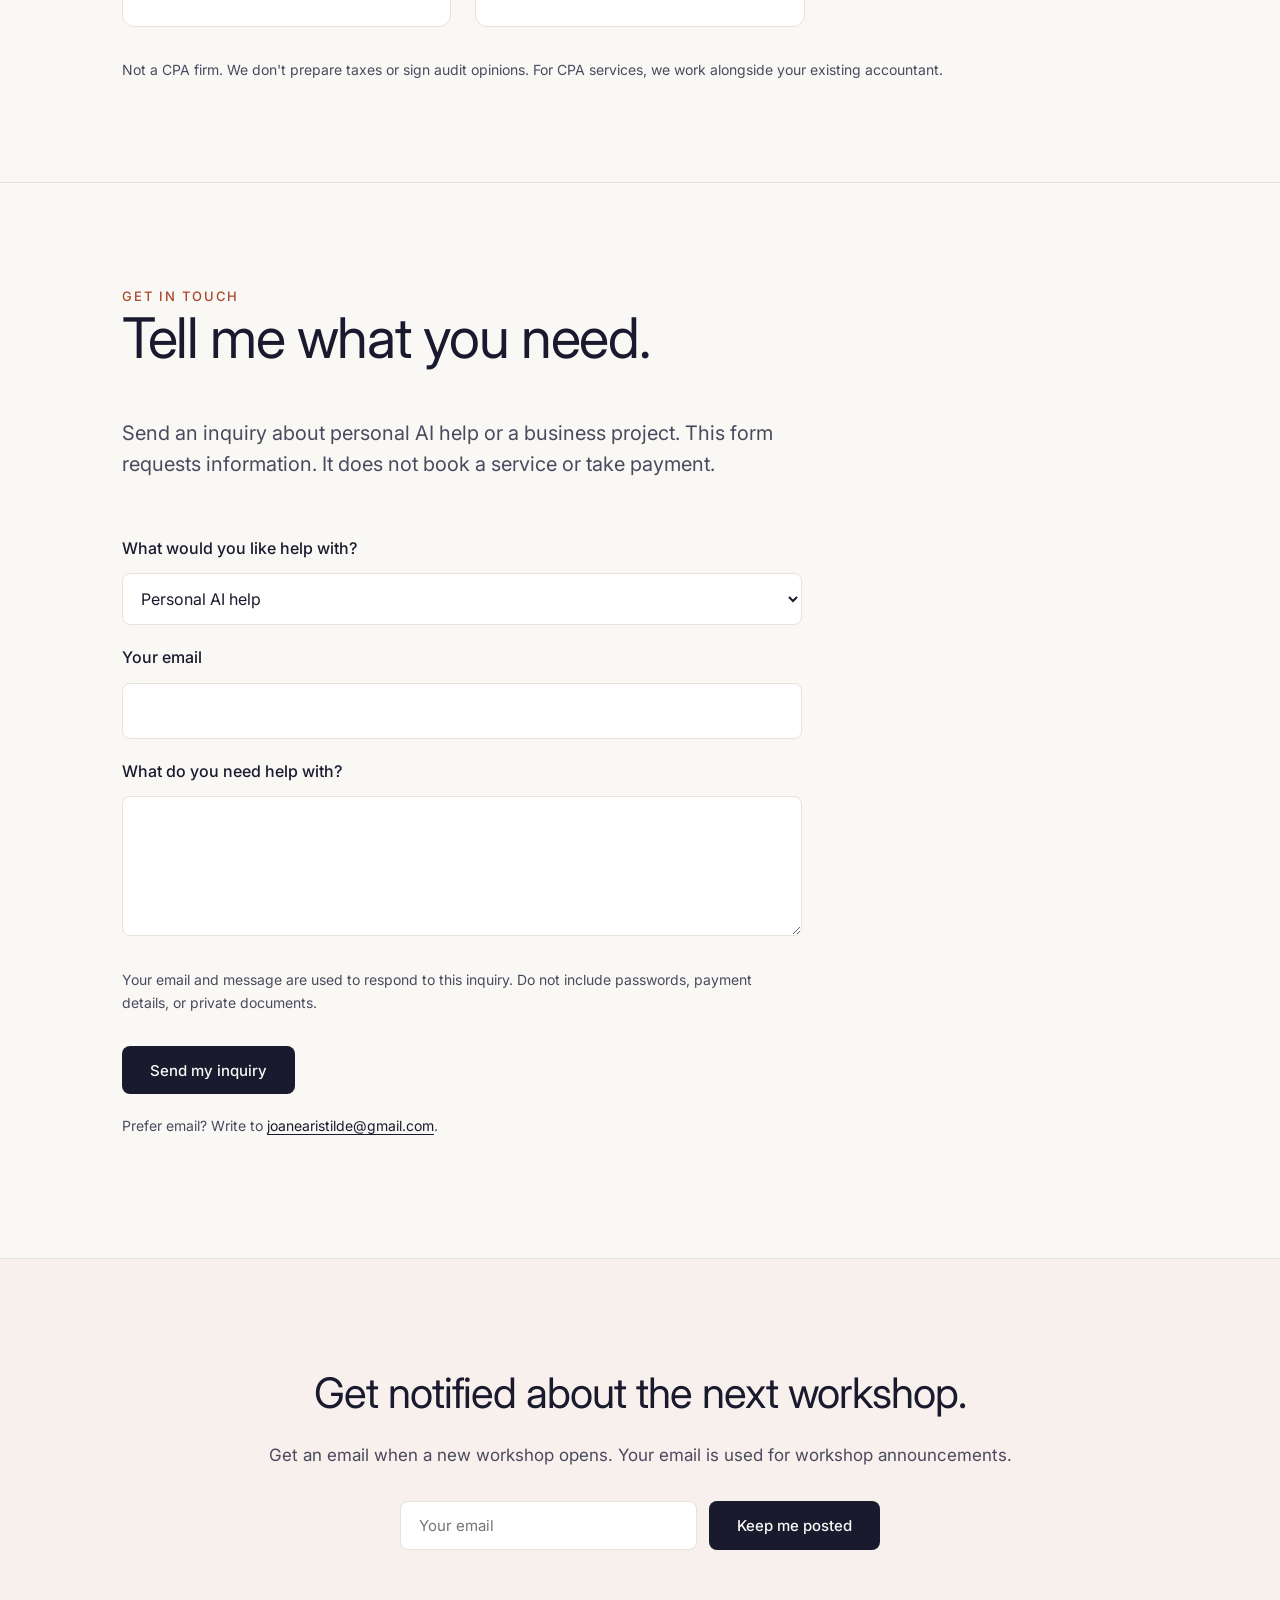
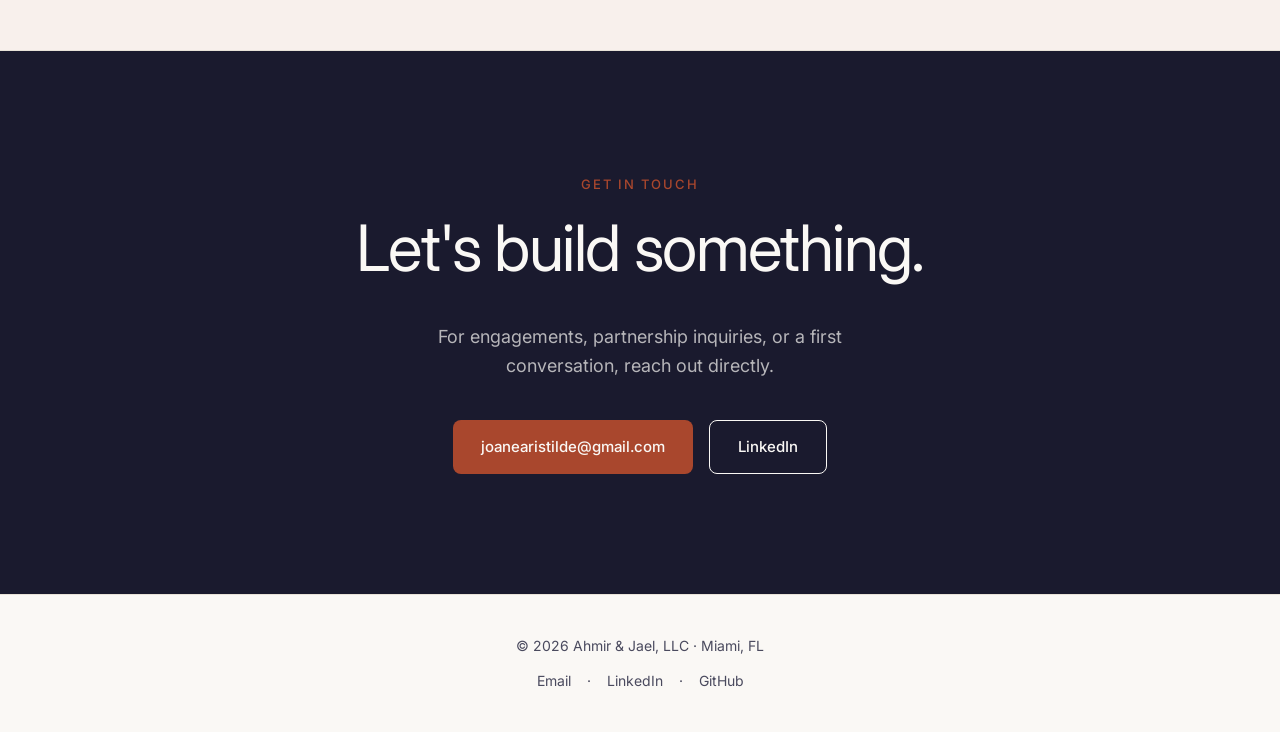
==== commit 171cba3e: "Use upright headings and connect inquiry buttons to an on-page form" ====
--- a/index.html
+++ b/index.html
@@ -606,6 +606,17 @@
 nav .container { flex-wrap: wrap; gap: 12px; }
 .nav-links { flex-wrap: wrap; gap: 12px 20px; }
 @media (max-width: 720px) { .nav-links a.linkedin-menu-link { display: inline-flex; } }
+</style><style>
+/* Upright lettering without the curved display-font shapes. */
+h1,h2,h3,h4,.logo,.section-title,.work-metric,.workshop-price,.consulting-price,.service-number,.faq-item summary,.founder-bio h3,.hero h1 em {
+ font-family: 'Inter', -apple-system, BlinkMacSystemFont, 'Segoe UI', sans-serif !important;
+ font-style: normal !important; font-variation-settings: normal !important; font-variant-ligatures: none; letter-spacing: -.025em !important;
+}
+.service-inquiry-form { max-width: 680px; display: grid; gap: 12px; }
+.service-inquiry-form label { font-weight: 500; margin-top: 8px; }
+.service-inquiry-form input,.service-inquiry-form select,.service-inquiry-form textarea { width:100%; max-width:100%; min-width:0; padding:14px; background:white; border:1px solid var(--line); border-radius:8px; color:var(--ink); font:inherit; }
+.service-inquiry-form textarea { min-height:140px; resize:vertical; }
+.service-inquiry-form .btn { justify-self: start; }
 </style></head>
 <body><a class="skip-link" href="#workshops">Skip to workshops</a>
 <nav>
@@ -701,14 +712,14 @@
 <p class="offer-note linkedin-testimonial">[REAL QUOTE NEEDED]</p>
 </div></section><section id="personal-help"><div class="container">
 <span class="section-label">Work with me one on one</span><h2 class="section-title">AI help for your next task.</h2>
-<p class="section-intro">Stuck on something specific? Ask about personal help with a job-search workflow, a website, or a document task. We’ll agree on one clear goal before the session.</p>
+<p class="section-intro">Tell me what you need help with, such as a job-search workflow, a website, or a document task. Send an inquiry below so we can agree on the scope and price by email.</p>
 <div class="consulting-grid"><article class="consulting-card featured"><h3>Personal AI help</h3>
 <p class="consulting-sub">Focused guidance for your task, at your pace.</p><ul class="consulting-deliverables"><li>Choose one task together</li><li>Work through it step by step</li><li>Identify what to do next</li></ul>
-<p class="offer-note" id="personal-terms">Ask for current availability, session length, and pricing. Scope and payment arrangements are agreed before you book.</p>
-<a class="btn btn-primary" data-booking="personal" href="mailto:joanearistilde@gmail.com?subject=Personal%20AI%20help%20inquiry">Request session details</a></article>
-<article class="consulting-card"><h3>Need help with your business?</h3><p class="consulting-sub">A free discovery call is for discussing a larger project and whether we’re a fit. It is separate from a paid teaching session.</p>
-<div class="consulting-price">Free <span>· 30 min</span></div><p class="offer-note" data-details="discovery">Email to arrange a call while online scheduling is being connected.</p>
-<a class="btn btn-secondary" data-booking="discovery" href="mailto:joanearistilde@gmail.com?subject=Discovery%20call%20request">Request a discovery call</a></article></div>
+<p class="offer-note" id="personal-terms">Ask for current availability and pricing. Scope and payment arrangements are agreed by email before work begins.</p>
+<a class="btn btn-primary" data-inquiry="personal" href="#service-inquiry">Ask about personal AI help</a></article>
+<article class="consulting-card"><h3>Need help with your business?</h3><p class="consulting-sub">Describe the project you want help with. We will review what you need and discuss a suitable scope by email.</p>
+<div class="consulting-price">Quote before work begins</div><p class="offer-note">Send your project details using the inquiry form below. We will discuss the scope and next steps by email.</p>
+<a class="btn btn-secondary" data-inquiry="business" href="#service-inquiry">Ask about a business project</a></article></div>
 <template id="proposed-personal-offer"><p>Owner review only: proposed personal AI session, 90 minutes, $149. Confirm commercial terms and the corresponding public paid booking event before enabling.</p></template>
 </div></section><section id="faq">
 <div class="container">
@@ -729,7 +740,7 @@
 </details>
 <details class="faq-item">
 <summary>How do I know if consulting is right for my business?</summary>
-<p>Request a free business discovery call to discuss a project. For personal teaching or task guidance, use the separate personal AI help inquiry. A free call does not include a paid lesson.</p>
+<p>Use the inquiry form to describe your business project. We will discuss scope and pricing by email. For LinkedIn services, the written report or profile text is delivered by email.</p>
 </details>
 <details class="faq-item">
 <summary>What size clients do you work with?</summary>
@@ -807,18 +818,18 @@
 <div class="container">
 <span class="section-label">Work With Me</span>
 <h2 class="section-title">Consulting engagements.</h2>
-<p class="section-intro">For small businesses and growing organizations ready to put AI, automation, and smarter operations to work. Start with a free call,  we'll scope what fits.</p>
+<p class="section-intro">For small businesses and organizations that want practical help with AI, websites, and everyday operations. Send an inquiry to discuss scope and pricing by email.</p>
 <div class="consulting-grid">
 <div class="consulting-card featured">
-<h3>Discovery Call</h3>
-<p class="consulting-sub">30 minutes. We talk about your business, your bottleneck, and whether we're a fit. Zero pressure, zero cost.</p>
+<h3>Business project inquiry</h3>
+<p class="consulting-sub">Tell me about your business, the problem you want to solve, and what you would like to build.</p>
 <ul class="consulting-deliverables">
 <li>Honest read on your biggest time drain</li>
 <li>2–3 concrete directions</li>
 <li>Clear next step</li>
 </ul>
-<div class="consulting-price">Free <span>· 30 min</span></div>
-<p class="offer-note" data-details="discovery">Email to arrange a call while online scheduling is being connected.</p><a class="btn btn-primary" data-booking="discovery" href="mailto:joanearistilde@gmail.com?subject=Discovery%20call%20request">Request a discovery call</a>
+<div class="consulting-price">Quote before work begins</div>
+<p class="offer-note">Send your project details using the inquiry form below. We will discuss the scope and next steps by email.</p><a class="btn btn-primary" data-inquiry="business" href="#service-inquiry">Ask about a business project</a>
 </div>
 <div class="consulting-card">
 <h3>Monthly Close &amp; Reporting</h3>
@@ -872,7 +883,18 @@
 </div>
 <p class="consulting-note" style="margin-top:32px;color:var(--ink-soft);font-size:14px;">Not a CPA firm. We don't prepare taxes or sign audit opinions. For CPA services, we work alongside your existing accountant.</p>
 </div>
-</section><section class="signup" id="signup">
+</section><section aria-labelledby="service-inquiry-title" id="service-inquiry"><div class="container">
+<span class="section-label">Get in touch</span><h2 class="section-title" id="service-inquiry-title">Tell me what you need.</h2>
+<p class="section-intro">Send an inquiry about personal AI help or a business project. This form requests information. It does not book a service or take payment.</p>
+<form action="/inquiry-sent.html" class="service-inquiry-form" data-netlify="true" method="POST" name="service-inquiry" netlify-honeypot="bot-field">
+<input name="form-name" type="hidden" value="service-inquiry"/><p hidden=""><label>Leave this field empty<input name="bot-field"/></label></p>
+<label for="inquiry-service">What would you like help with?</label><select id="inquiry-service" name="service" required=""><option value="personal">Personal AI help</option><option value="business">Business project inquiry</option></select>
+<label for="inquiry-email">Your email</label><input autocomplete="email" id="inquiry-email" name="email" required="" type="email"/>
+<label for="inquiry-message">What do you need help with?</label><textarea id="inquiry-message" maxlength="4000" name="message" required=""></textarea>
+<p class="offer-note">Your email and message are used to respond to this inquiry. Do not include passwords, payment details, or private documents.</p>
+<button class="btn btn-primary" type="submit">Send my inquiry</button>
+</form><p class="offer-note">Prefer email? Write to <a href="mailto:joanearistilde@gmail.com">joanearistilde@gmail.com</a>.</p>
+</div></section><section class="signup" id="signup">
 <div class="container">
 <h2>Get notified about the next workshop.</h2>
 <p>Get an email when a new workshop opens. Your email is used for workshop announcements.</p>
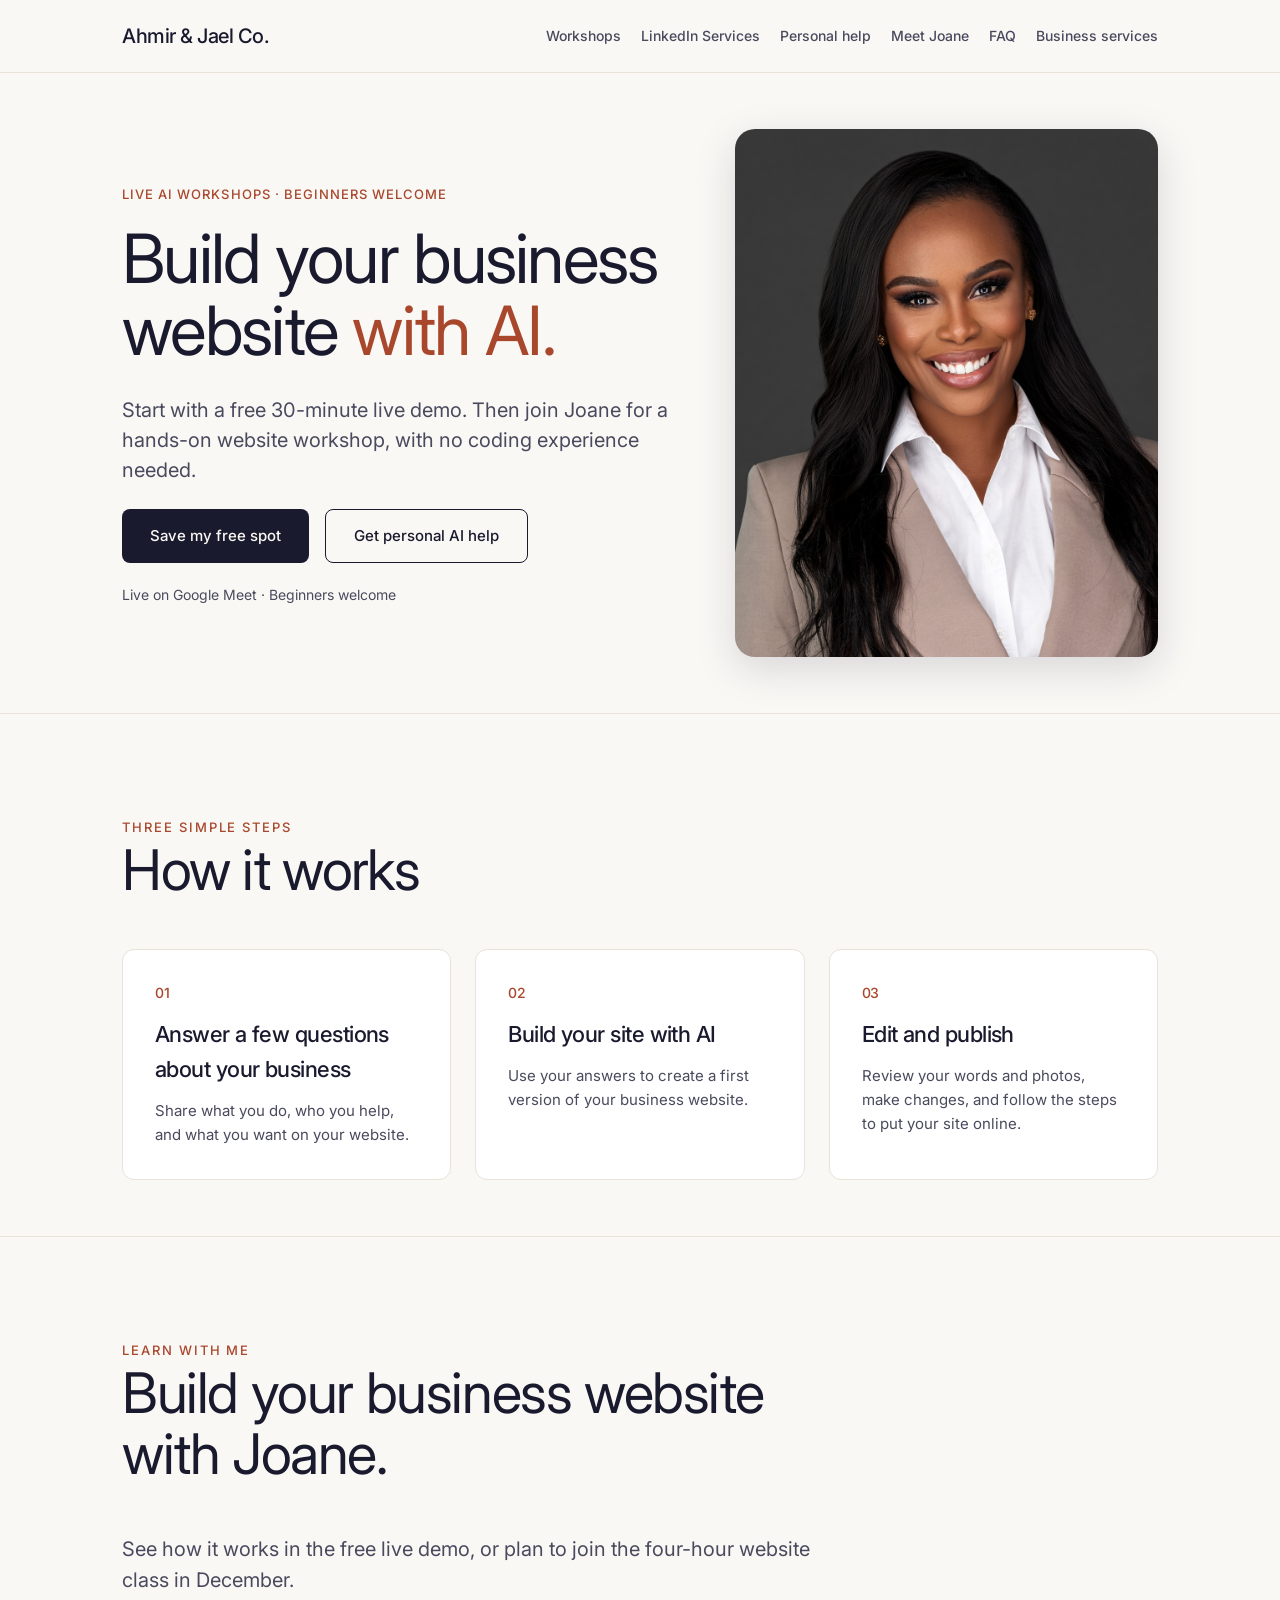
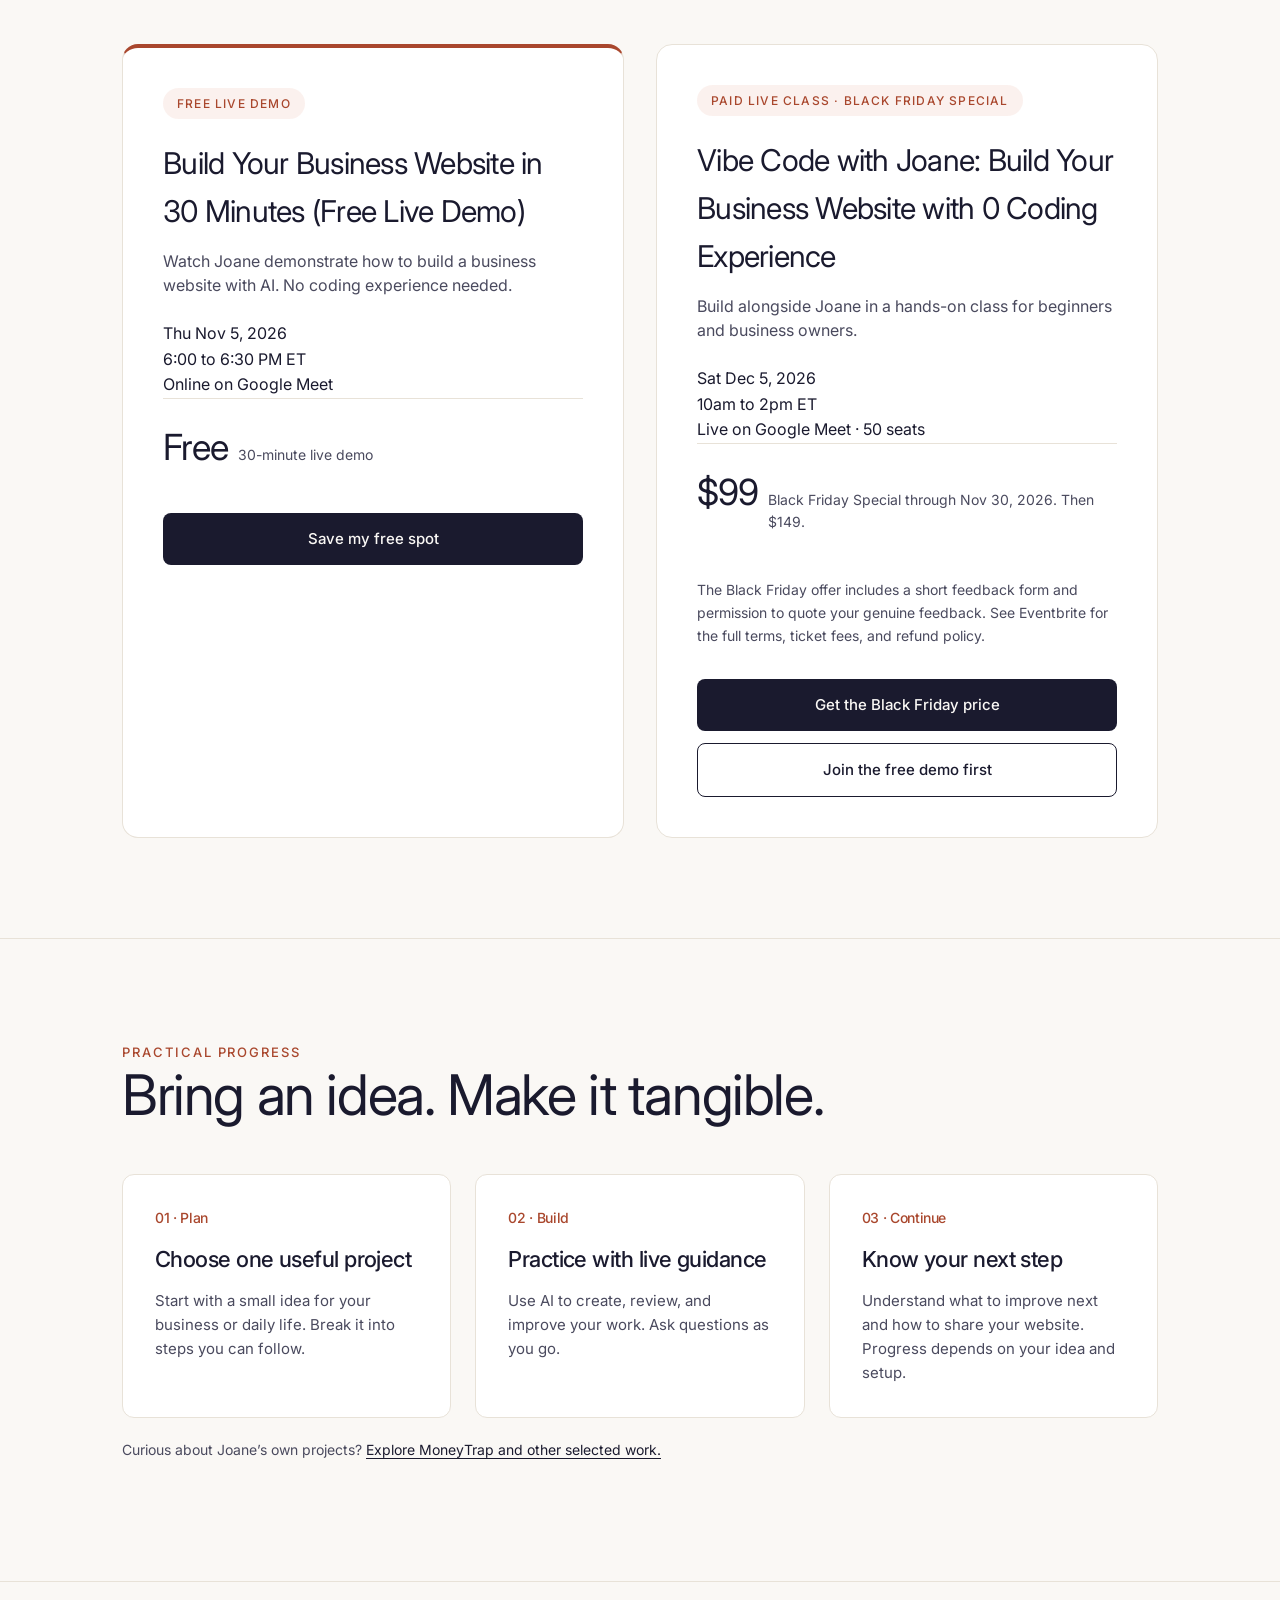
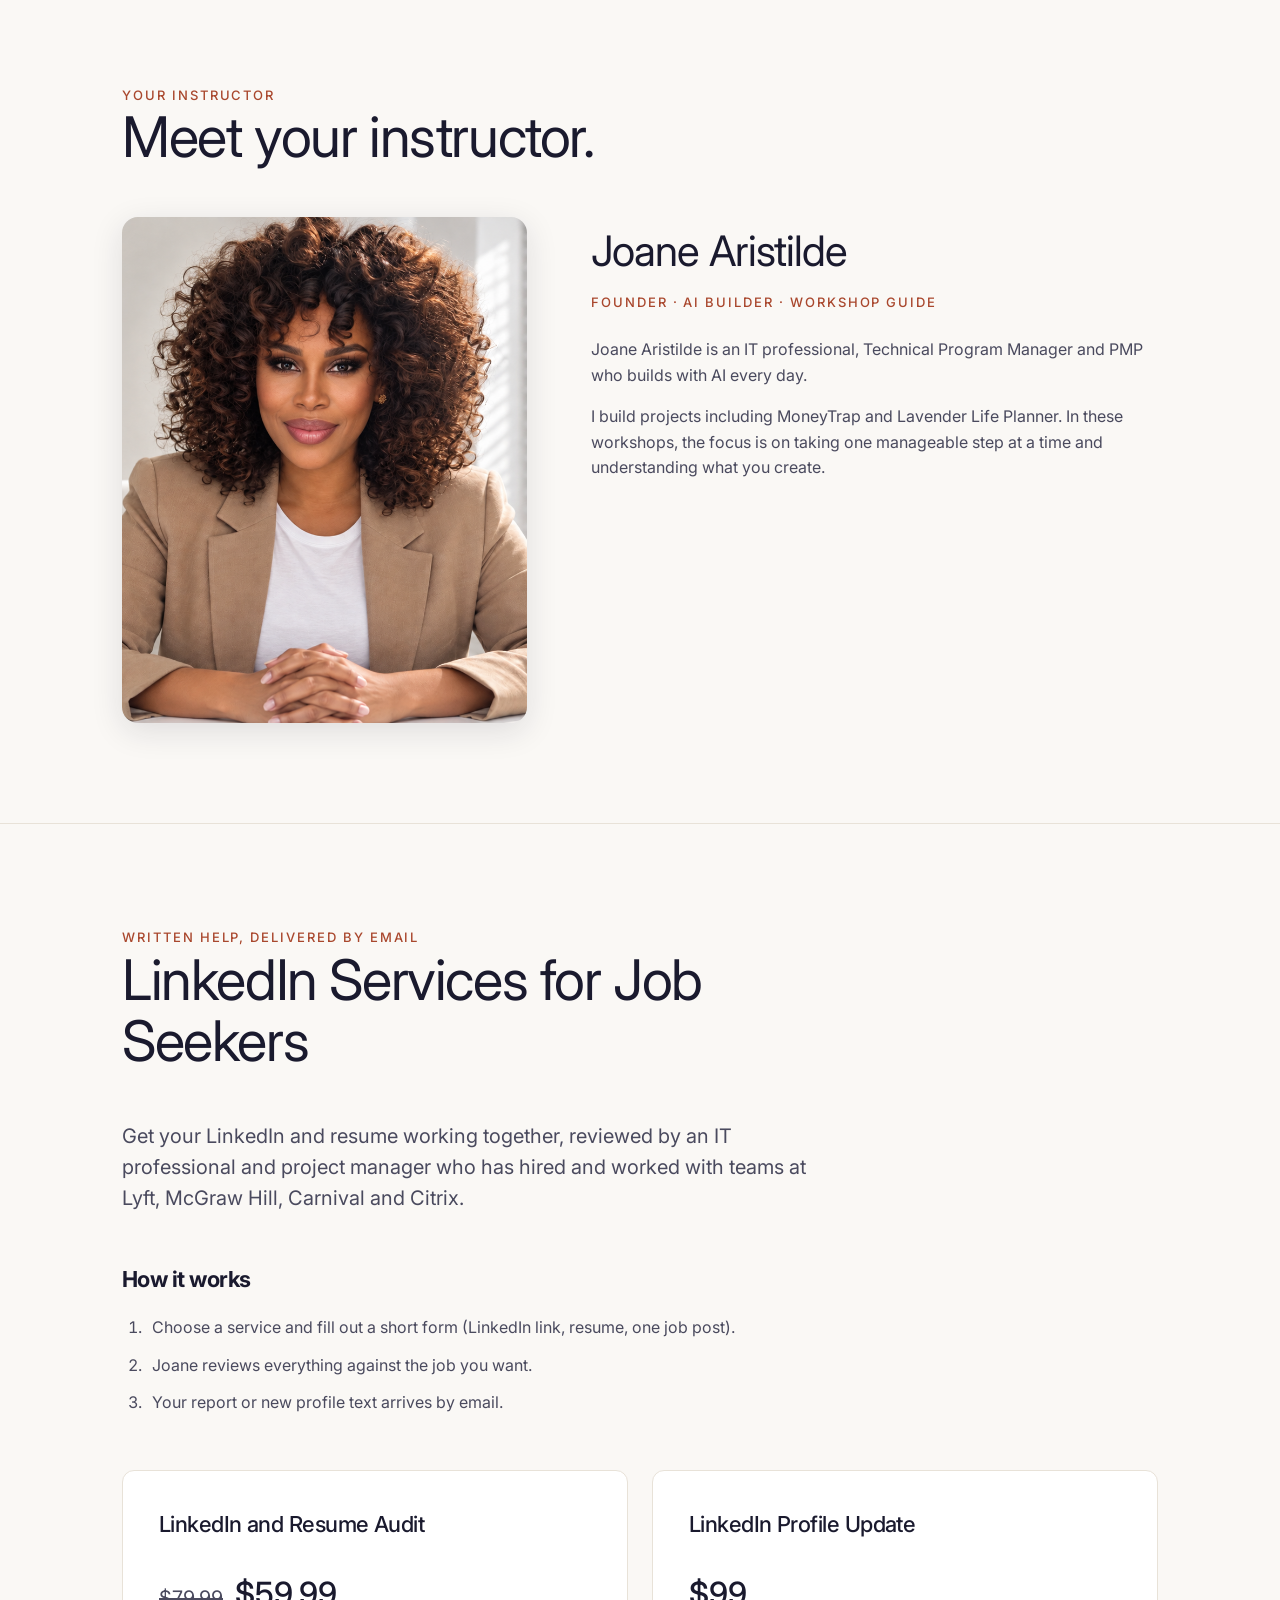
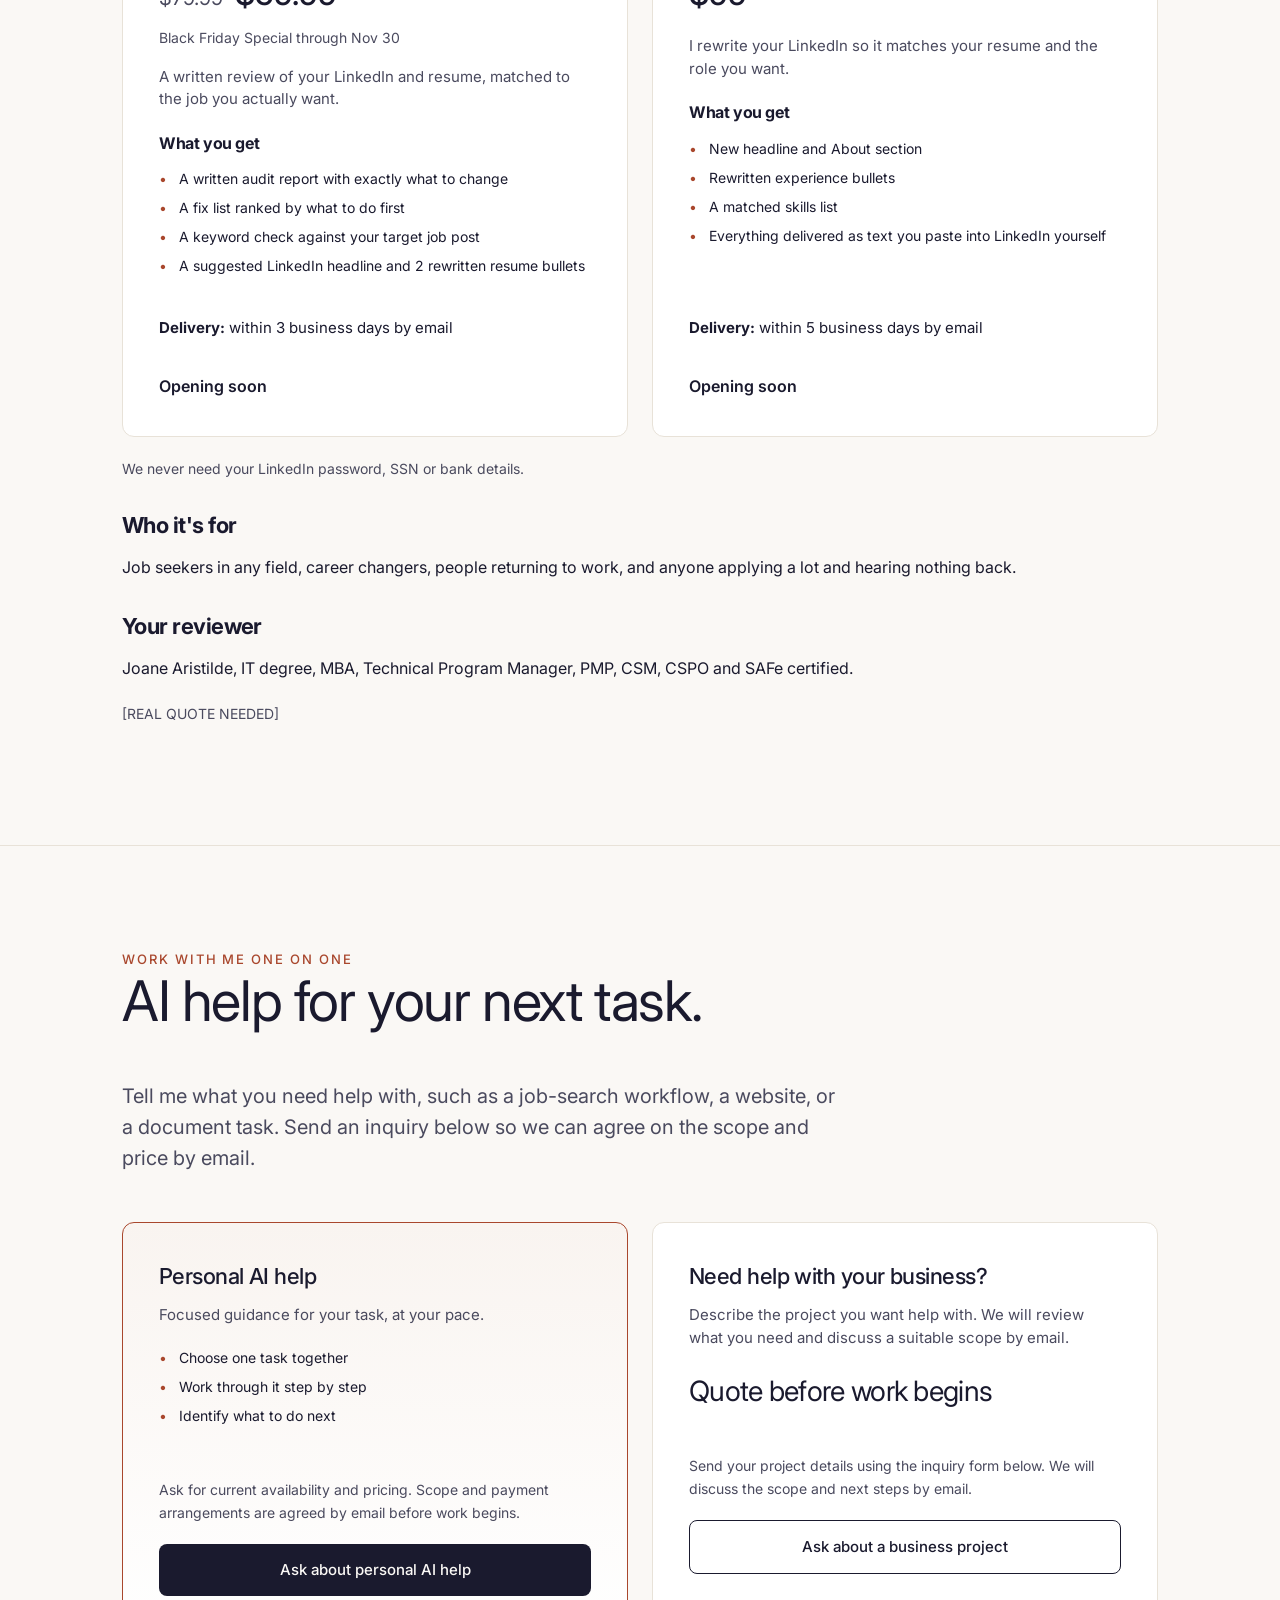
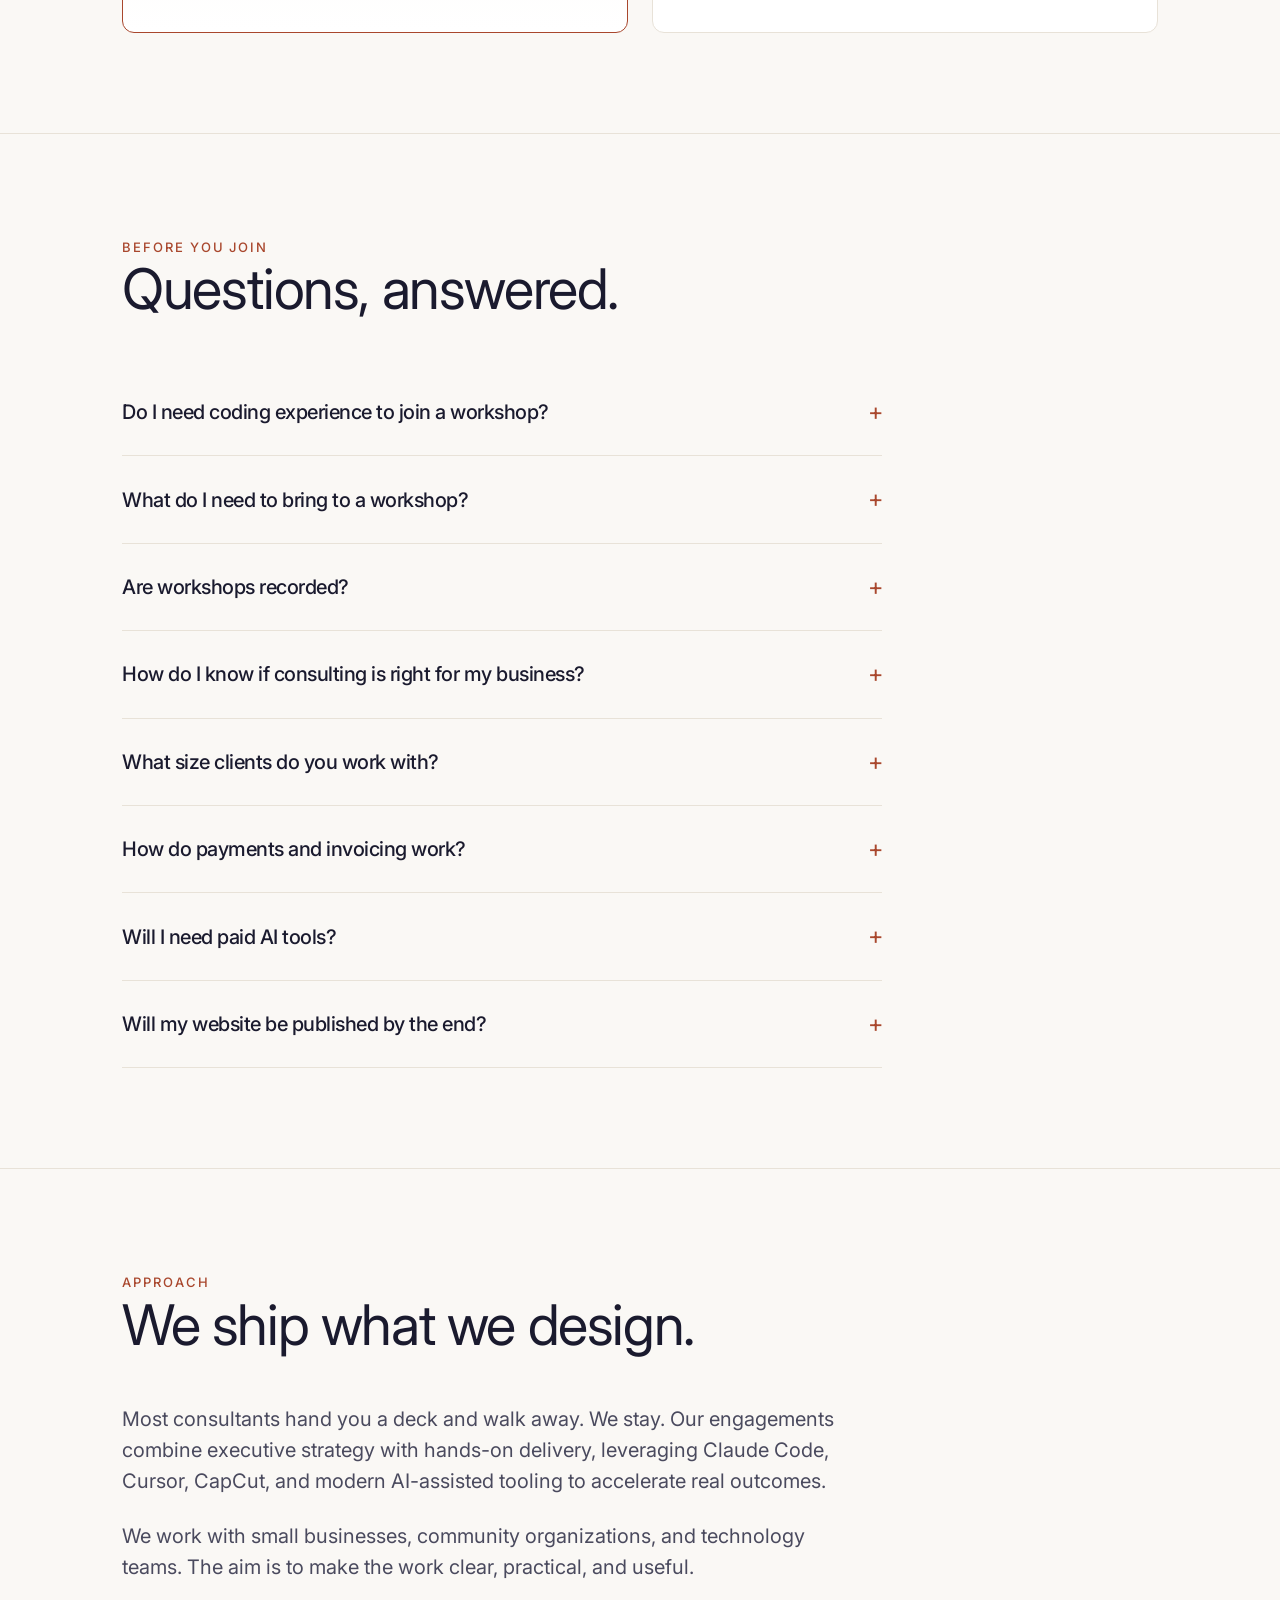
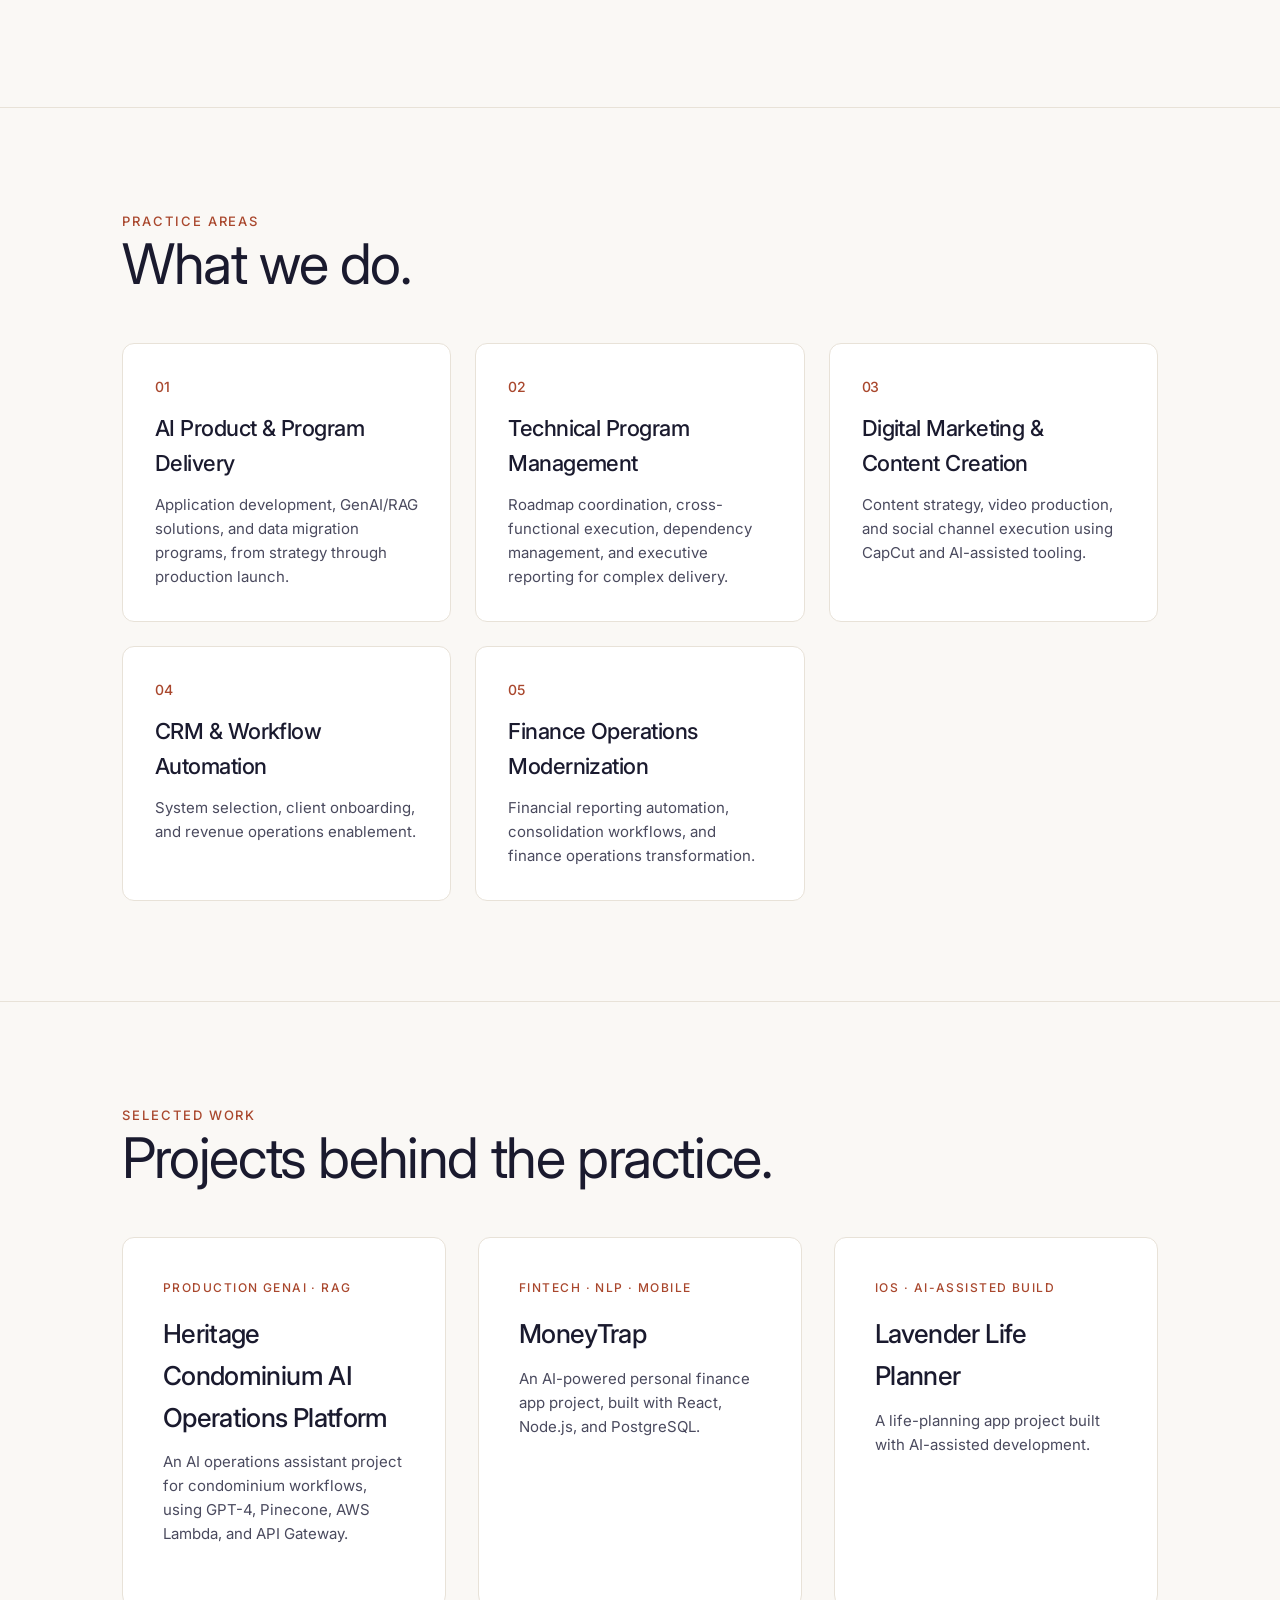
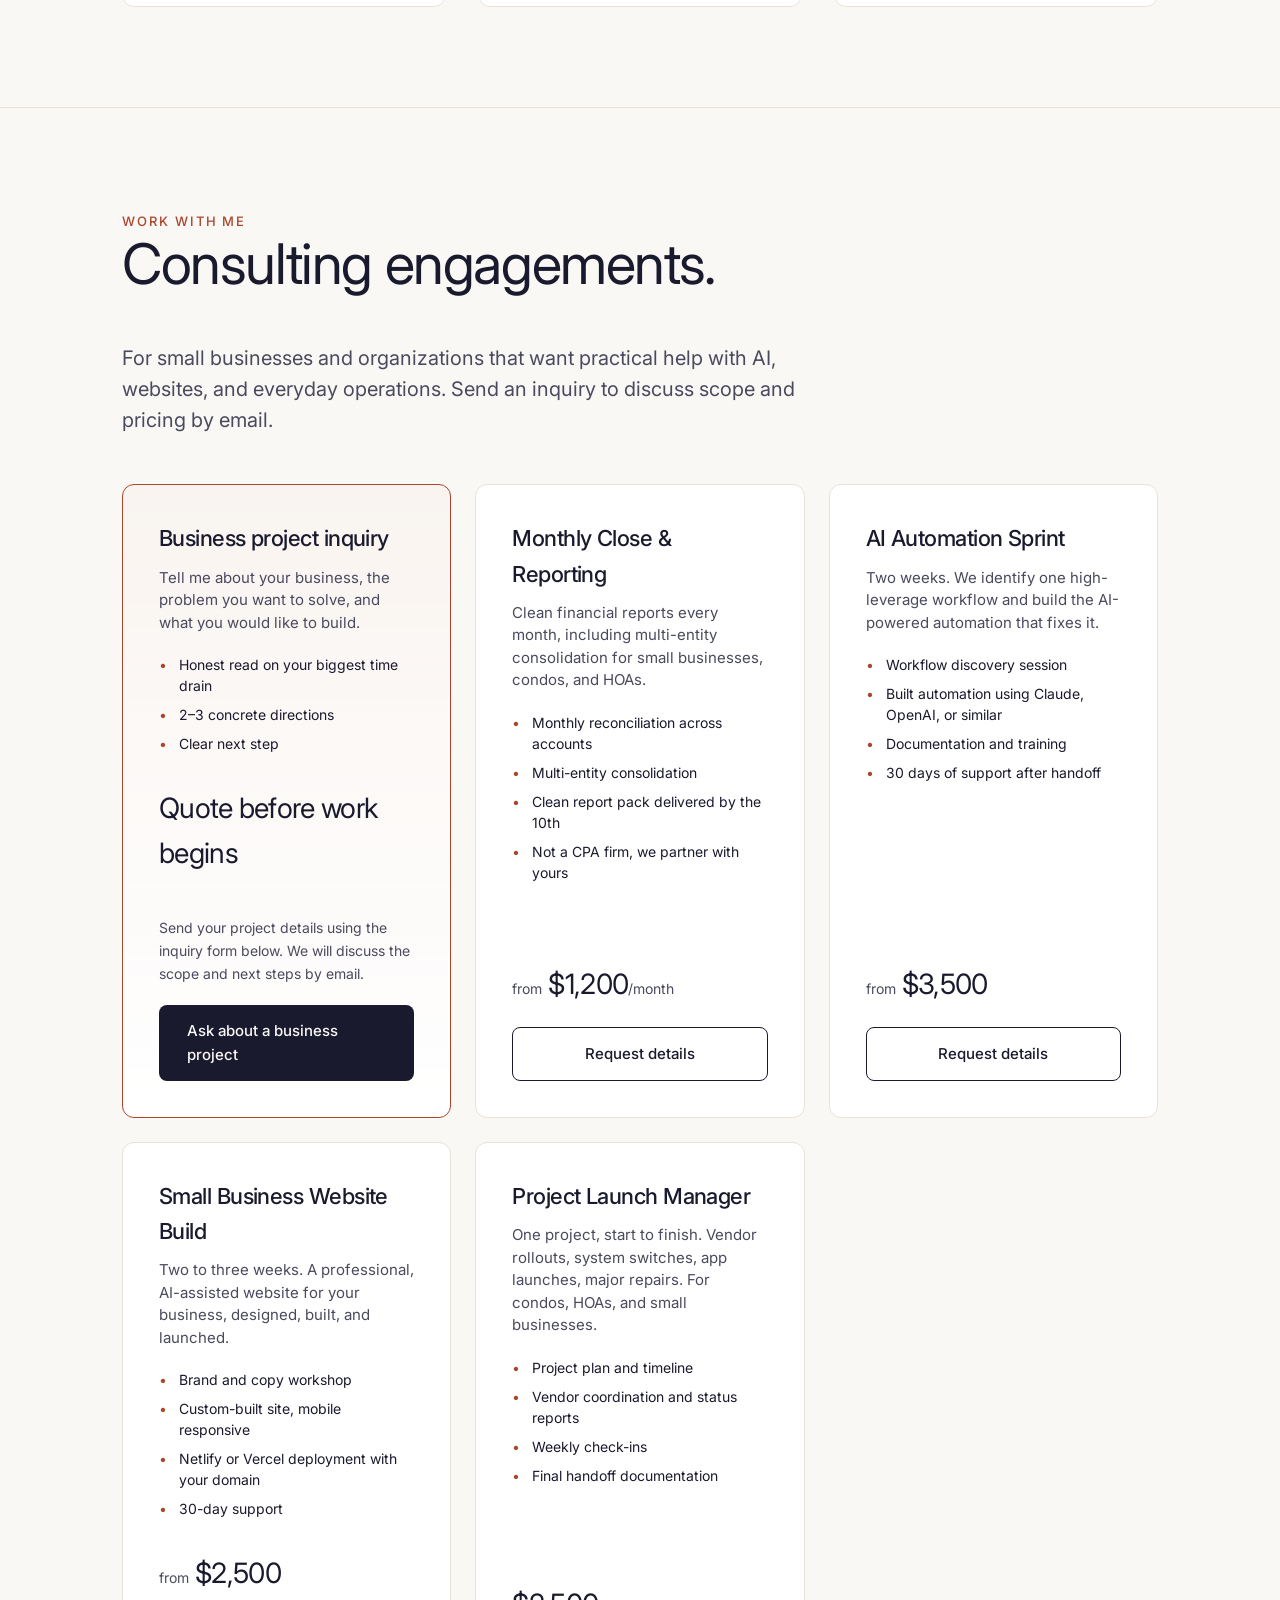
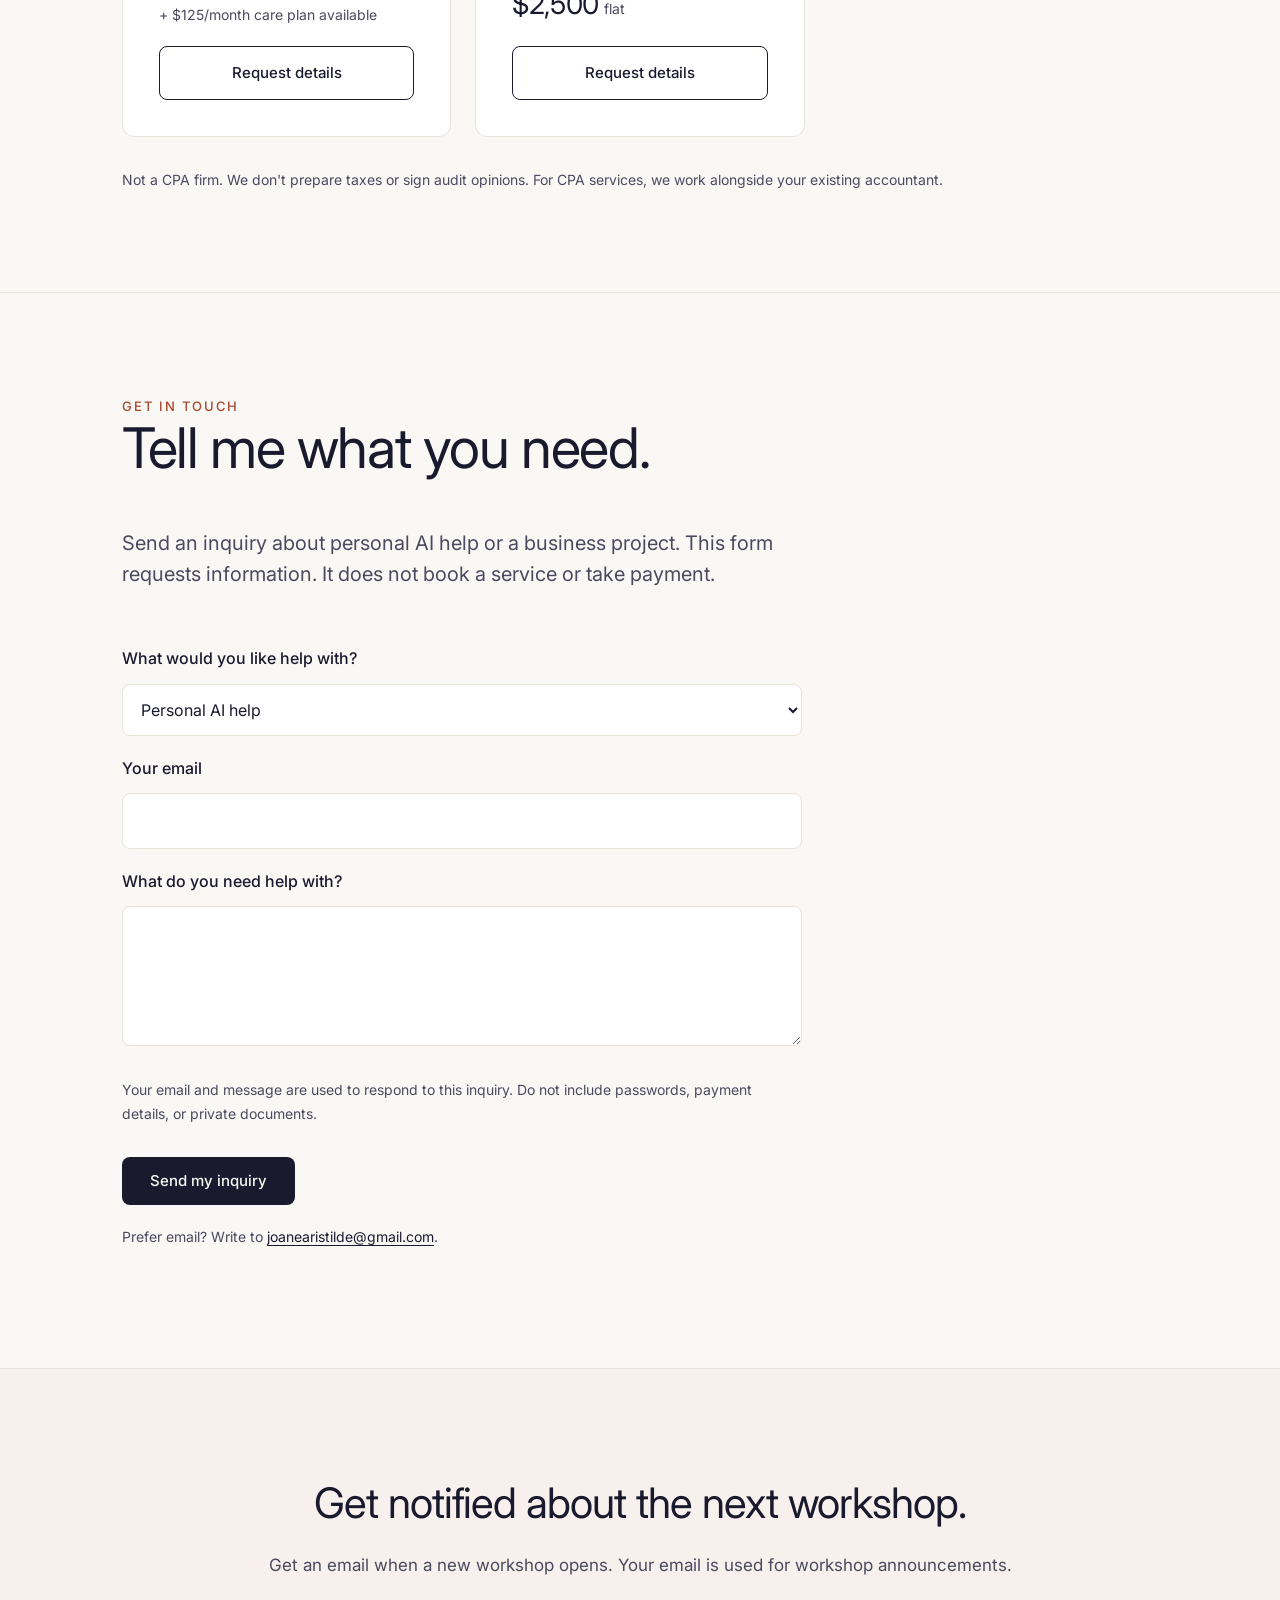
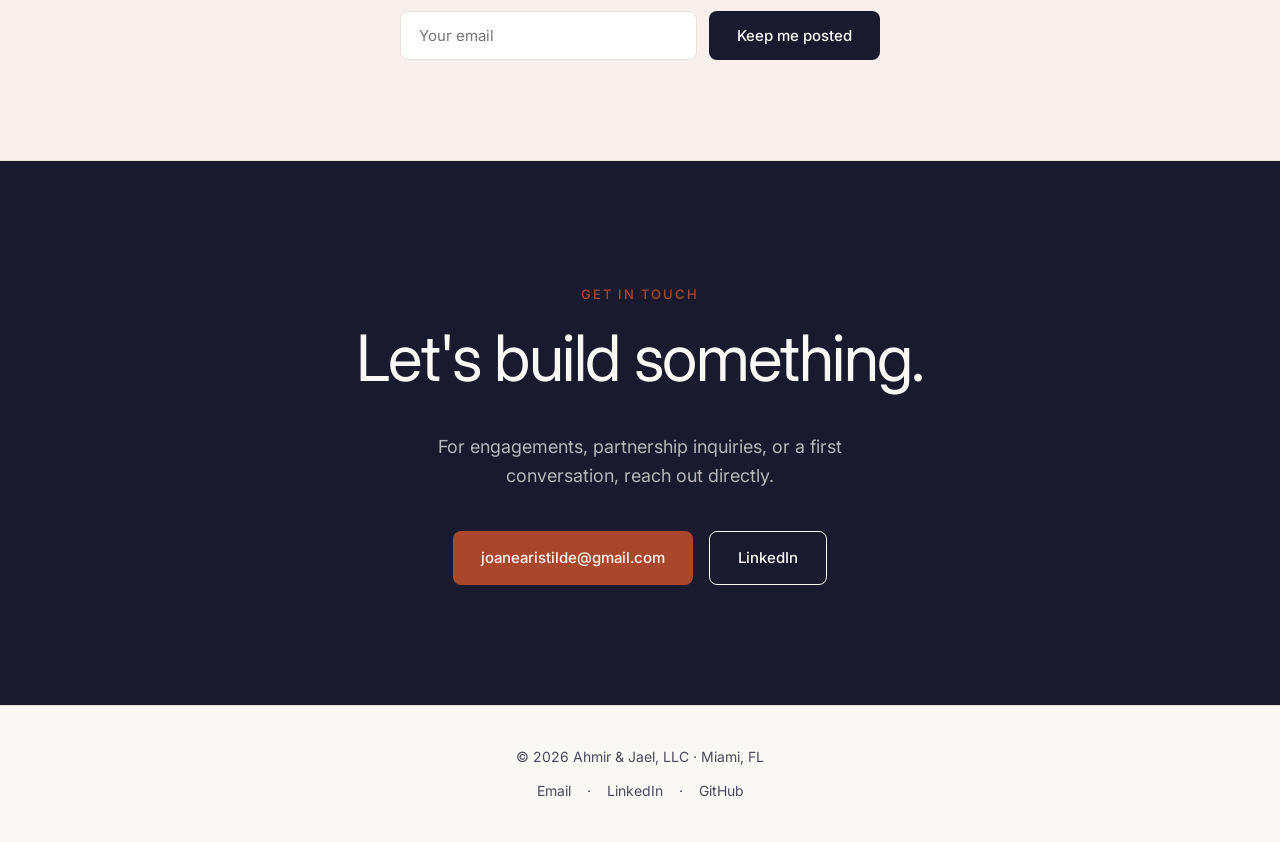
==== commit 9b259903: "Connect the published Eventbrite workshop registration" ====
--- a/index.html
+++ b/index.html
@@ -660,8 +660,8 @@
 <p class="workshop-tagline">Build alongside Joane in a hands-on class for beginners and business owners.</p>
 <p><time datetime="2026-12-05T10:00:00-05:00">Sat Dec 5, 2026</time><br/>10am to 2pm ET<br/>Live on Google Meet · 50 seats</p>
 <div class="workshop-price-row"><span class="workshop-price">$99</span><span class="workshop-price-note">Black Friday Special through Nov 30, 2026. Then $149.</span></div>
-<p class="offer-note" data-details="website">Black Friday Special tickets open soon.</p>
-<a class="btn btn-primary" data-booking="website" hidden="">Get the Black Friday price</a>
+<p class="offer-note" data-details="website">The Black Friday offer includes a short feedback form and permission to quote your genuine feedback. See Eventbrite for the full terms, ticket fees, and refund policy.</p>
+<a class="btn btn-primary" data-booking="website" href="https://www.eventbrite.com/e/vibe-code-with-joane-build-your-business-website-with-0-coding-experience-tickets-2003754609978" rel="noopener noreferrer" target="_blank">Get the Black Friday price</a>
 <a class="btn btn-secondary" href="https://luma.com/upvxjs5y" rel="noopener noreferrer" target="_blank">Join the free demo first</a>
 </article></div>
 </div>
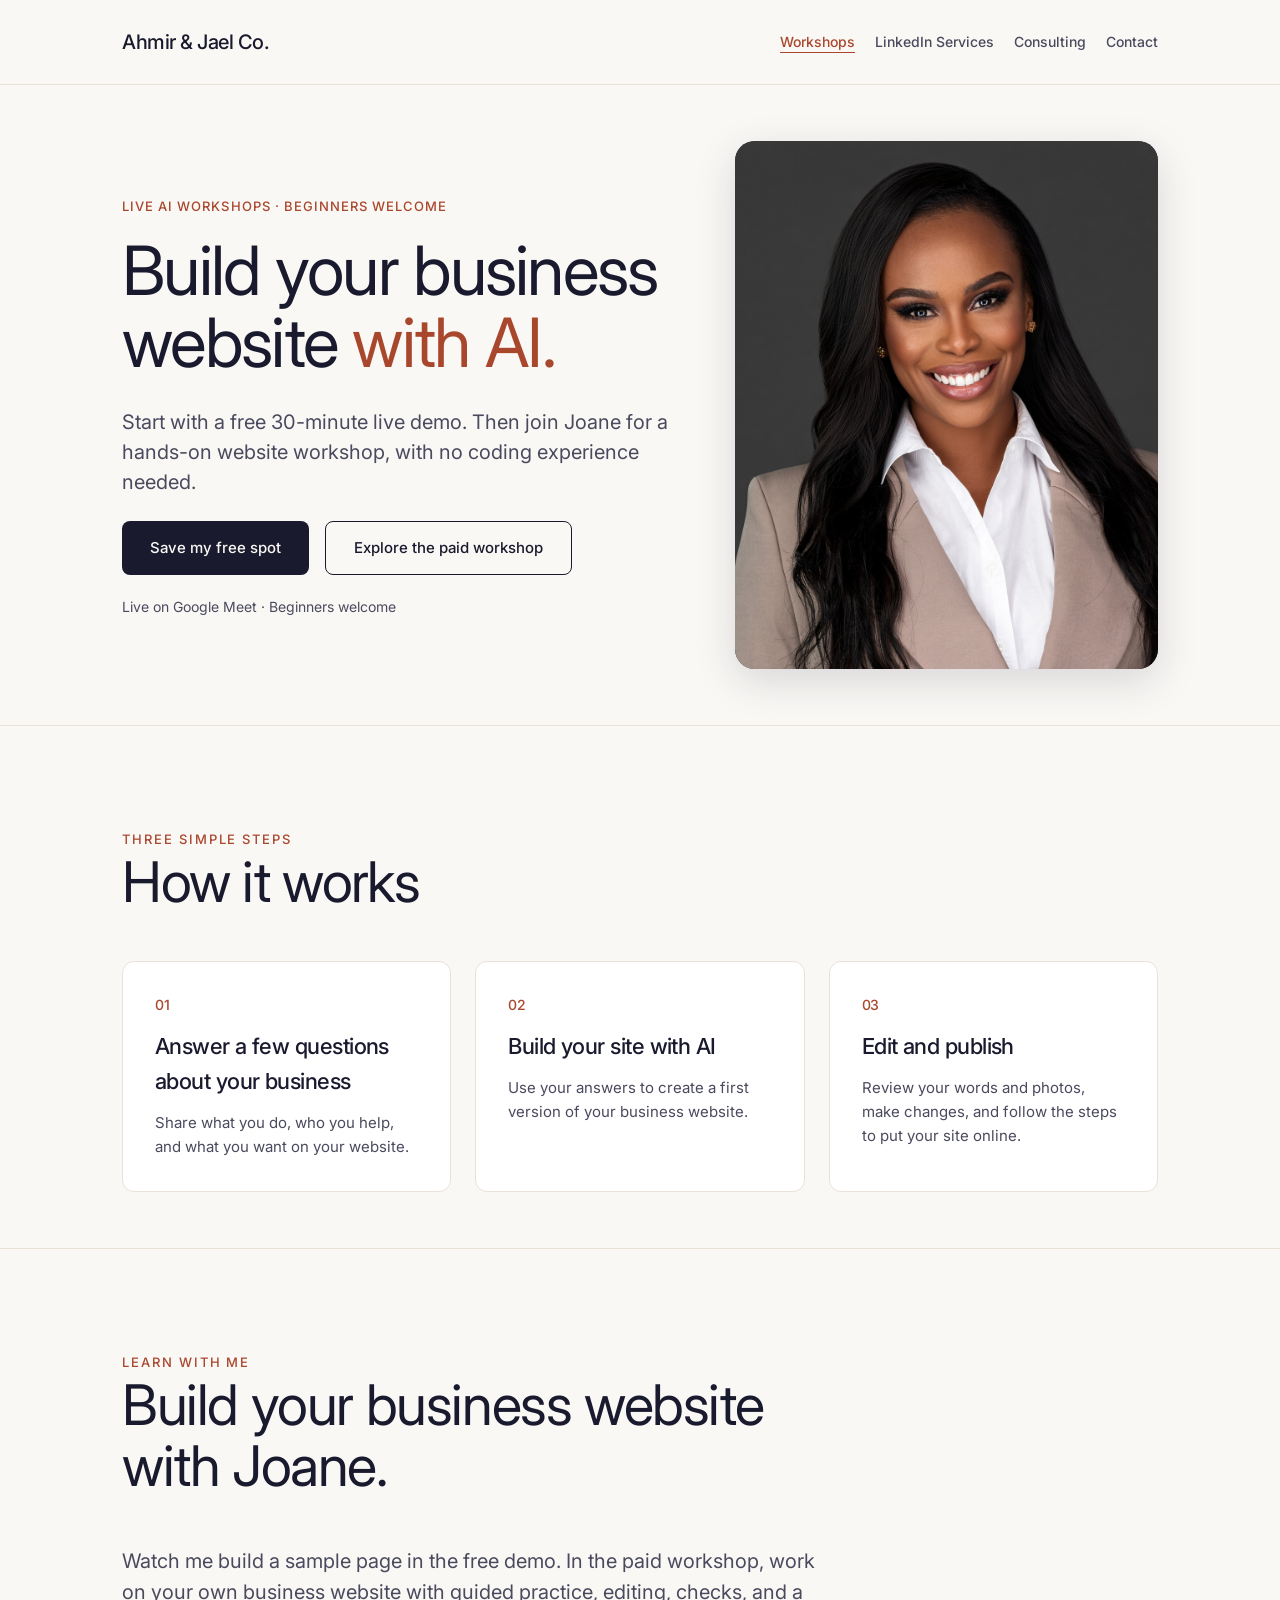
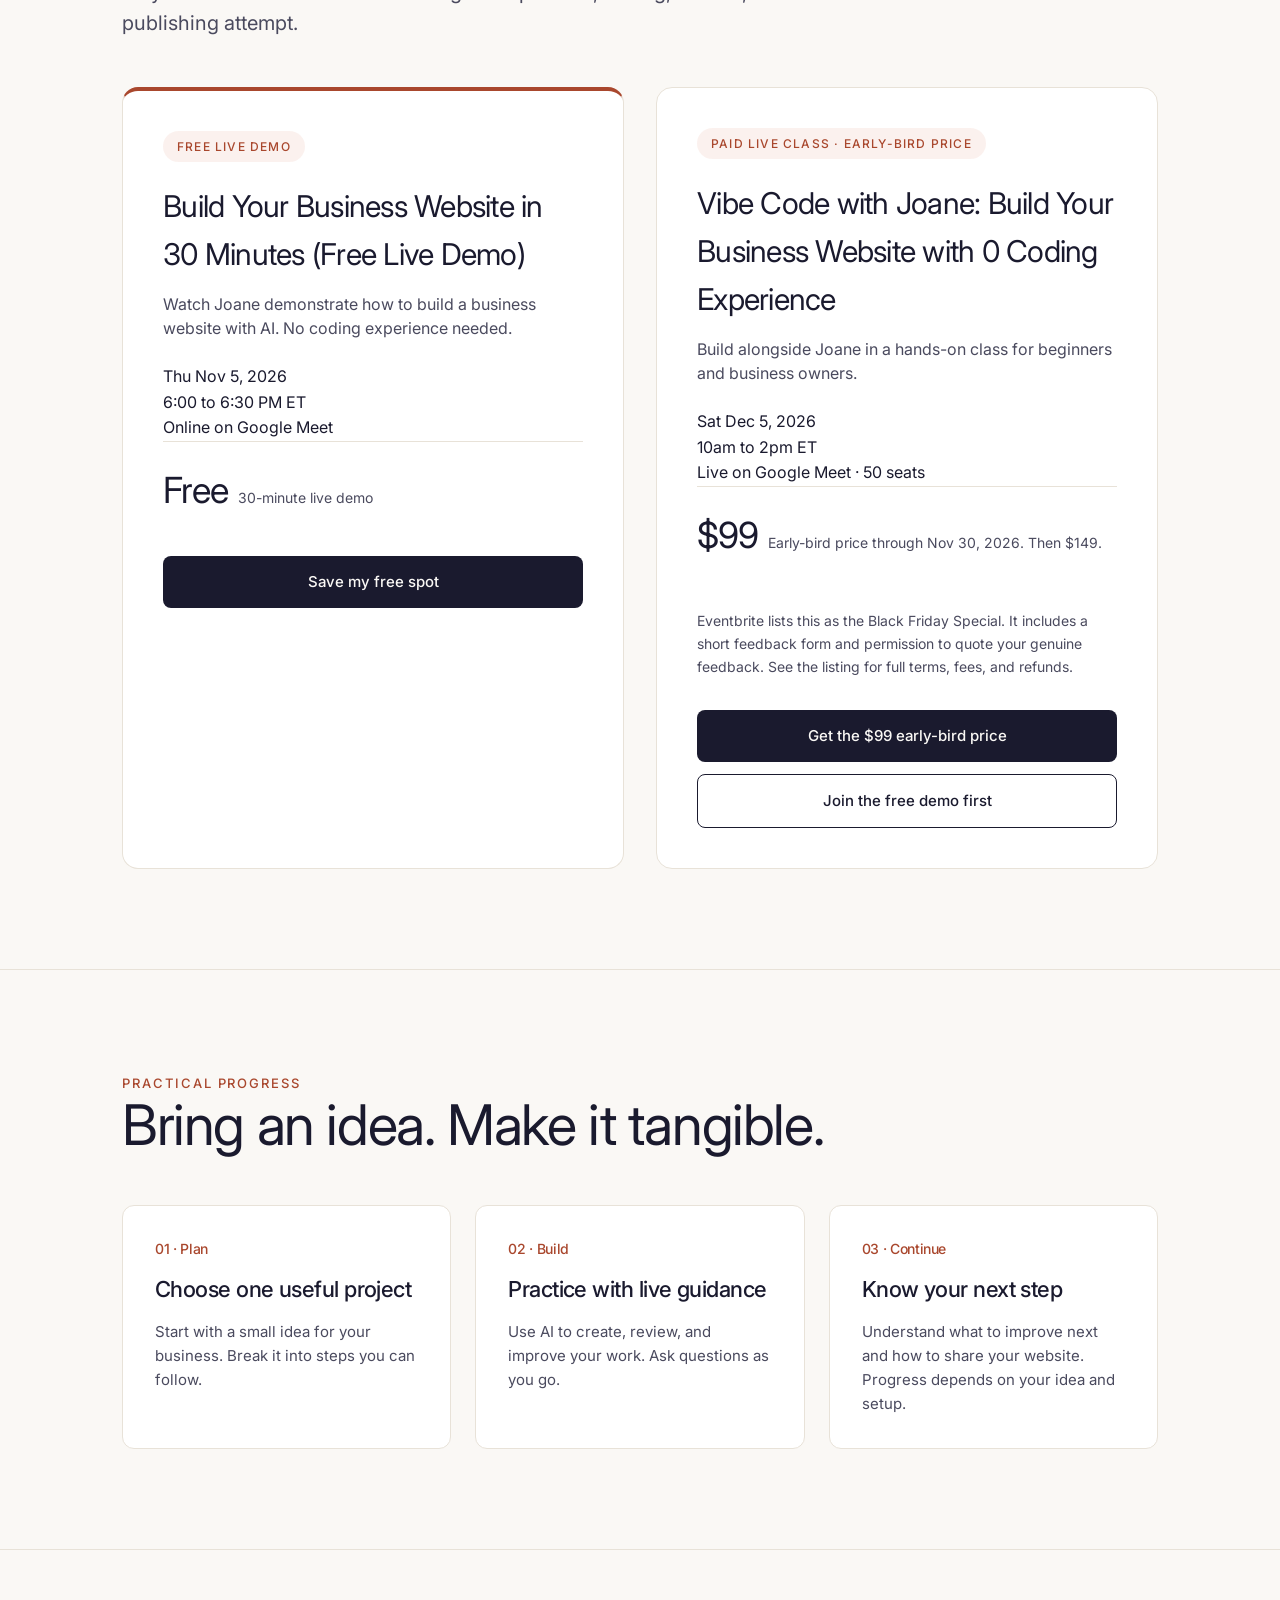
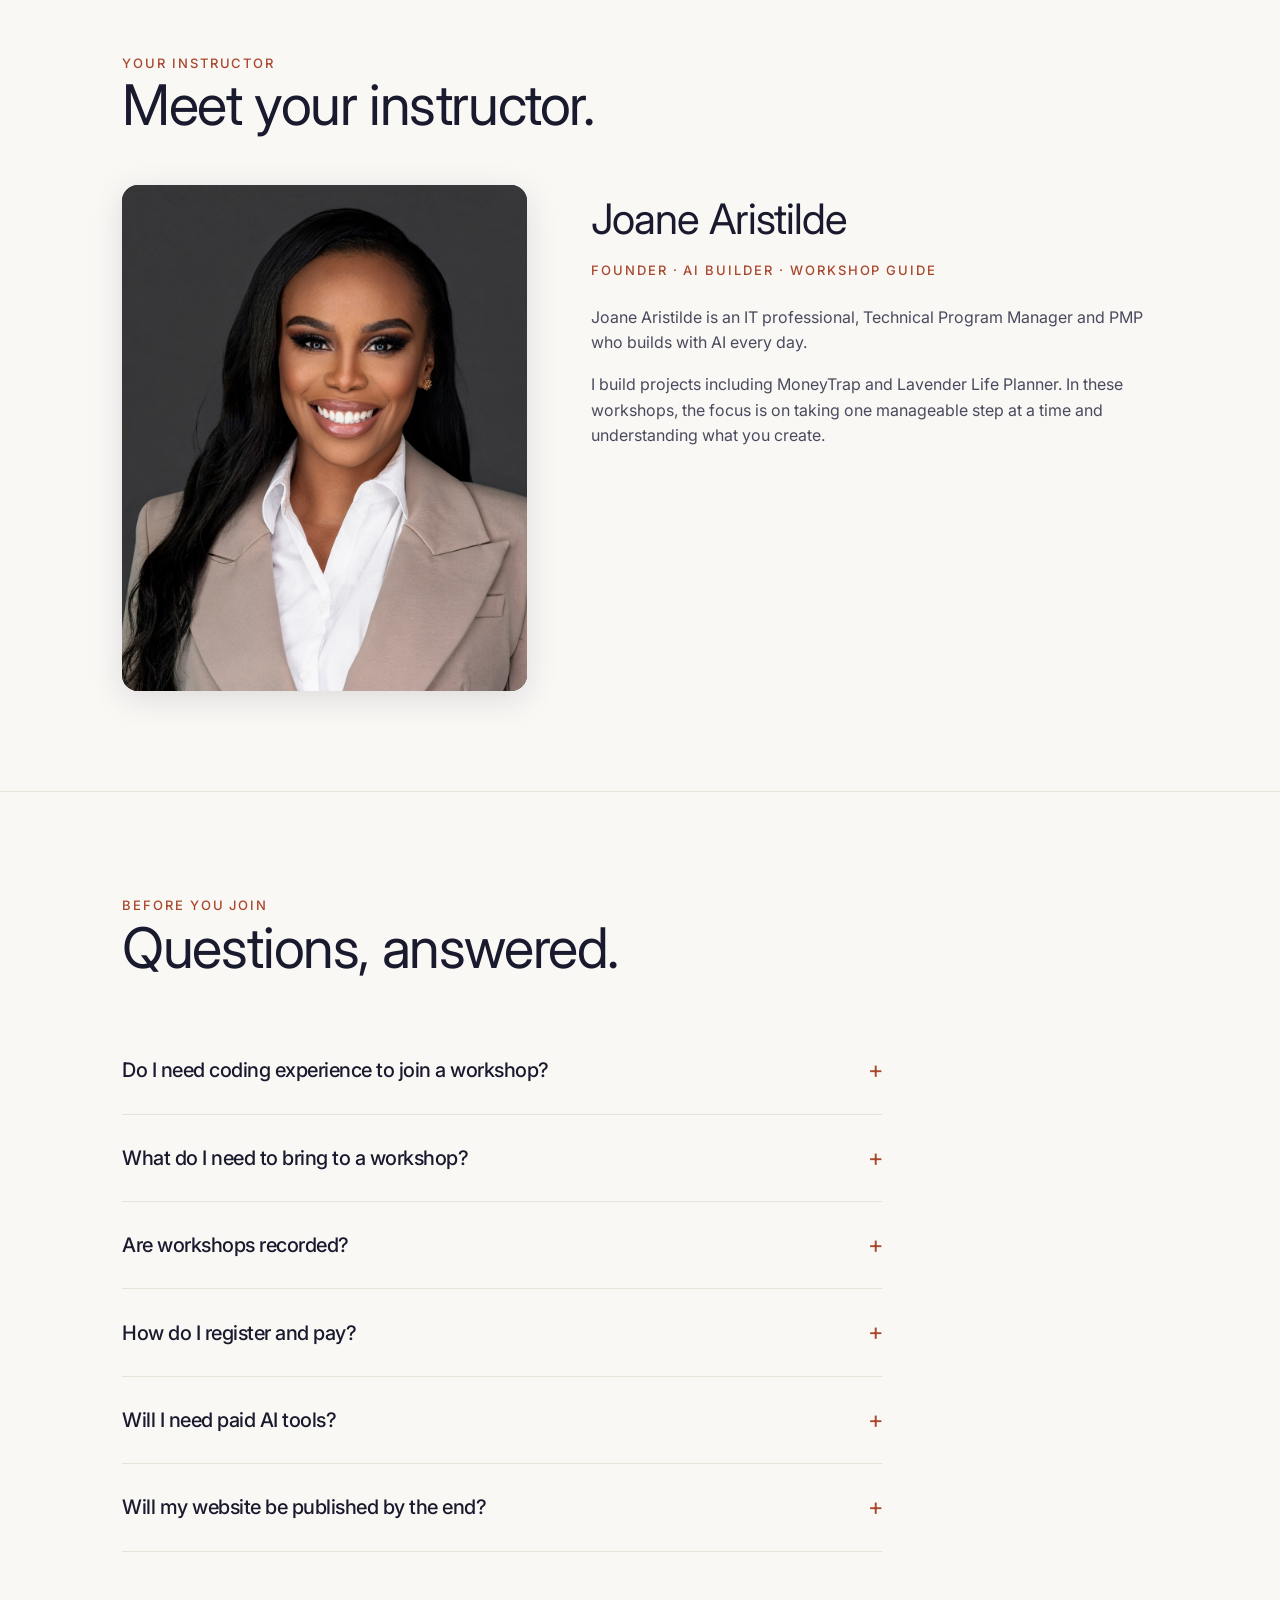
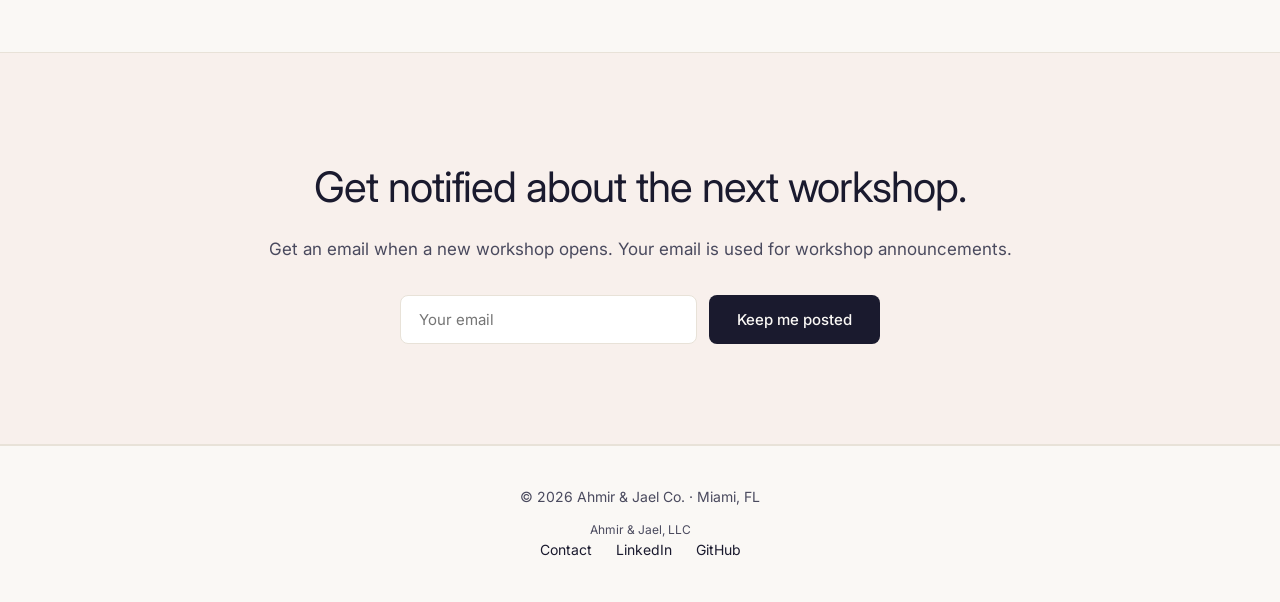
==== commit 12e59868: "Separate workshop, LinkedIn, consulting and contact pages" ====
--- a/index.html
+++ b/index.html
@@ -1,640 +1,39 @@
 <!DOCTYPE html>
-
-<html lang="en">
-<head>
+<html lang="en"><head>
 <meta charset="utf-8"/>
 <meta content="width=device-width, initial-scale=1.0" name="viewport"/>
-<title>Free Nov 5 Website Demo | Joane · Ahmir &amp; Jael</title>
-<meta content="Join Joane’s free live business website demo on Thu Nov 5, 2026, 6:00 to 6:30 PM ET, online on Google Meet. No coding experience needed." name="description"/>
+<title>Beginner AI Website Workshops | Joane · Ahmir &amp; Jael Co.</title>
+<meta content="Learn to build a simple business website with AI. Start with a free live demo, then join a hands-on workshop with Joane Aristilde on Google Meet." name="description"/>
 <!-- Open Graph (LinkedIn / WhatsApp / Facebook preview cards) -->
-<meta content="Free Nov 5 Website Demo | Joane · Ahmir &amp; Jael" property="og:title"/>
-<meta content="Join Joane’s free live business website demo on Thu Nov 5, 2026, 6:00 to 6:30 PM ET, online on Google Meet. No coding experience needed." property="og:description"/>
+<meta content="Beginner AI Website Workshops | Joane · Ahmir &amp; Jael Co." property="og:title"/>
+<meta content="Learn to build a simple business website with AI. Start with a free live demo, then join a hands-on workshop with Joane Aristilde on Google Meet." property="og:description"/>
 <meta content="website" property="og:type"/>
 <meta content="https://ahmirjael.netlify.app/joane-hero-brown.jpg" property="og:image"/>
-<meta content="https://ahmirjael.netlify.app" property="og:url"/>
+<meta content="https://ahmirjael.netlify.app/" property="og:url"/>
 <!-- Twitter card -->
 <meta content="summary_large_image" name="twitter:card"/>
-<meta content="Free Nov 5 Website Demo | Joane · Ahmir &amp; Jael" name="twitter:title"/>
-<meta content="Join Joane’s free live business website demo on Thu Nov 5, 2026, 6:00 to 6:30 PM ET, online on Google Meet. No coding experience needed." name="twitter:description"/>
+<meta content="Beginner AI Website Workshops | Joane · Ahmir &amp; Jael Co." name="twitter:title"/>
+<meta content="Learn to build a simple business website with AI. Start with a free live demo, then join a hands-on workshop with Joane Aristilde on Google Meet." name="twitter:description"/>
 <meta content="https://ahmirjael.netlify.app/joane-hero-brown.jpg" name="twitter:image"/>
 <!-- Favicon (A&J wordmark) -->
 <link href="data:image/svg+xml,%3Csvg xmlns='http://www.w3.org/2000/svg' viewBox='0 0 100 100'%3E%3Crect width='100' height='100' fill='%231a1a2e'/%3E%3Ctext x='50' y='68' font-family='Georgia,serif' font-size='54' font-weight='500' fill='%23d97757' text-anchor='middle'%3EA%26J%3C/text%3E%3C/svg%3E" rel="icon"/>
 <link href="https://fonts.googleapis.com" rel="preconnect"/>
 <link crossorigin="" href="https://fonts.gstatic.com" rel="preconnect"/>
-<link href="https://fonts.googleapis.com/css2?family=Fraunces:opsz,wght,SOFT,WONK@9..144,300..600,0..100,0..1&amp;family=Inter:wght@400;500;600&amp;display=swap" rel="stylesheet"/>
-<link href="https://fonts.googleapis.com/css2?family=Newsreader:opsz,wght@6..72,400;6..72,500;6..72,600&amp;text=J&amp;display=swap" rel="stylesheet"/>
-<style>
-  :root {
-    --bg: #faf8f5;
-    --ink: #1a1a2e;
-    --ink-soft: #4a4a5e;
-    --accent: #d97757;
-    --accent-hover: #c65e42;
-    --line: #e8e2d8;
-    --card: #ffffff;
-    --photo-bg: #3a3a42;
-  }
-  * { box-sizing: border-box; margin: 0; padding: 0; }
-  html { scroll-behavior: smooth; }
-  body {
-    font-family: 'Inter', -apple-system, BlinkMacSystemFont, sans-serif;
-    background: var(--bg);
-    color: var(--ink);
-    line-height: 1.6;
-    -webkit-font-smoothing: antialiased;
-  }
-  .container { max-width: 1100px; margin: 0 auto; padding: 0 32px; }
 
-  nav {
-    position: sticky; top: 0; z-index: 100;
-    background: rgba(250, 248, 245, 0.85);
-    backdrop-filter: blur(12px);
-    border-bottom: 1px solid var(--line);
-    padding: 20px 0;
-  }
-  nav .container { display: flex; justify-content: space-between; align-items: center; }
-  .logo {
-    font-family: 'Fraunces', serif;
-    font-variation-settings: "opsz" 144;
-    font-size: 20px;
-    font-weight: 500;
-    color: var(--ink);
-    letter-spacing: -0.01em;
-    text-decoration: none;
-  }
-  .nav-links { display: flex; gap: 28px; }
-  .nav-links a {
-    color: var(--ink-soft);
-    text-decoration: none;
-    font-size: 14px;
-    font-weight: 500;
-    transition: color 0.2s;
-  }
-  .nav-links a:hover { color: var(--accent); }
-  @media (max-width: 720px) { .nav-links { display: none; } }
 
-  .hero { padding: 100px 0; }
-  .hero-grid {
-    display: grid;
-    grid-template-columns: 1.3fr 1fr;
-    gap: 64px;
-    align-items: center;
-  }
-  @media (max-width: 900px) { .hero-grid { grid-template-columns: 1fr; gap: 48px; } }
-  .hero-tagline {
-    display: inline-block;
-    font-size: 13px;
-    font-weight: 500;
-    color: var(--accent);
-    letter-spacing: 0.15em;
-    text-transform: uppercase;
-    margin-bottom: 24px;
-  }
-  .hero h1 {
-    font-family: 'Fraunces', serif;
-    font-variation-settings: "opsz" 144;
-    font-size: clamp(48px, 6.5vw, 84px);
-    font-weight: 400;
-    line-height: 1.02;
-    letter-spacing: -0.035em;
-    margin-bottom: 28px;
-    color: var(--ink);
-  }
-  .hero h1 em { font-style: italic; color: var(--accent); font-weight: 400; }
-  .hero p.lead {
-    font-size: clamp(17px, 2vw, 20px);
-    color: var(--ink-soft);
-    margin-bottom: 40px;
-    line-height: 1.5;
-  }
-  .hero-portrait {
-    width: 100%;
-    aspect-ratio: 4/5;
-    background: var(--photo-bg) url('joane-hero-brown.jpg') center 15% / cover no-repeat;
-    border-radius: 20px;
-    box-shadow: 0 12px 40px rgba(26, 26, 46, 0.15);
-  }
-  @media (max-width: 900px) { .hero-portrait { max-width: 420px; margin: 0 auto; } }
 
-  .cta-row { display: flex; gap: 16px; flex-wrap: wrap; }
-  .btn {
-    display: inline-block;
-    padding: 14px 28px;
-    font-size: 15px;
-    font-weight: 500;
-    text-decoration: none;
-    border-radius: 8px;
-    transition: all 0.2s;
-    cursor: pointer;
-    border: none;
-    font-family: inherit;
-  }
-  .btn-primary { background: var(--ink); color: var(--bg); }
-  .btn-primary:hover { background: var(--accent); transform: translateY(-1px); }
-  .btn-secondary { background: transparent; color: var(--ink); border: 1px solid var(--ink); }
-  .btn-secondary:hover { background: var(--ink); color: var(--bg); }
 
-  section { padding: 100px 0; border-top: 1px solid var(--line); }
-  .section-label {
-    font-size: 13px;
-    font-weight: 500;
-    color: var(--accent);
-    letter-spacing: 0.15em;
-    text-transform: uppercase;
-    margin-bottom: 24px;
-  }
-  .section-title {
-    font-family: 'Fraunces', serif;
-    font-variation-settings: "opsz" 144;
-    font-size: clamp(36px, 5.5vw, 56px);
-    font-weight: 400;
-    line-height: 1.1;
-    letter-spacing: -0.025em;
-    margin-bottom: 48px;
-    max-width: 720px;
-    color: var(--ink);
-  }
-  .section-intro { font-size: 20px; color: var(--ink-soft); max-width: 720px; margin-bottom: 48px; line-height: 1.55; }
-  .about-text { font-size: 20px; color: var(--ink-soft); max-width: 720px; margin-bottom: 24px; line-height: 1.55; }
-
-  .services-grid {
-    display: grid;
-    grid-template-columns: repeat(auto-fit, minmax(280px, 1fr));
-    gap: 24px;
-    margin-top: 48px;
-  }
-  .service-card {
-    background: var(--card);
-    padding: 32px;
-    border-radius: 12px;
-    border: 1px solid var(--line);
-    transition: all 0.2s;
-  }
-  .service-card:hover { border-color: var(--accent); transform: translateY(-2px); }
-  .service-card h3 {
-    font-family: 'Fraunces', serif;
-    font-variation-settings: "opsz" 60;
-    font-size: 22px;
-    font-weight: 500;
-    letter-spacing: -0.015em;
-    margin-bottom: 12px;
-    color: var(--ink);
-  }
-  .service-card p { color: var(--ink-soft); font-size: 15px; }
-  .service-number {
-    font-family: 'Fraunces', serif;
-    font-variation-settings: "opsz" 60;
-    font-size: 14px;
-    color: var(--accent);
-    font-weight: 500;
-    margin-bottom: 12px;
-    display: block;
-  }
-
-  .work-grid {
-    display: grid;
-    grid-template-columns: repeat(auto-fit, minmax(320px, 1fr));
-    gap: 32px;
-    margin-top: 48px;
-  }
-  .work-card {
-    background: var(--card);
-    border-radius: 12px;
-    border: 1px solid var(--line);
-    padding: 40px;
-    transition: all 0.2s;
-  }
-  .work-card:hover { border-color: var(--accent); transform: translateY(-2px); }
-  .work-category {
-    font-size: 12px;
-    color: var(--accent);
-    letter-spacing: 0.12em;
-    text-transform: uppercase;
-    font-weight: 500;
-    margin-bottom: 16px;
-  }
-  .work-card h3 {
-    font-family: 'Fraunces', serif;
-    font-variation-settings: "opsz" 60;
-    font-size: 26px;
-    font-weight: 500;
-    letter-spacing: -0.02em;
-    margin-bottom: 12px;
-    color: var(--ink);
-  }
-  .work-card p { color: var(--ink-soft); font-size: 15px; margin-bottom: 20px; }
-  .work-metric {
-    display: inline-block;
-    font-family: 'Fraunces', serif;
-    font-variation-settings: "opsz" 144;
-    font-size: 40px;
-    font-weight: 400;
-    color: var(--ink);
-    line-height: 1;
-    margin-right: 12px;
-    letter-spacing: -0.02em;
-  }
-  .work-metric-label { font-size: 13px; color: var(--ink-soft); }
-
-  /* ====== WORKSHOPS ====== */
-  .workshops-grid {
-    display: grid;
-    grid-template-columns: repeat(auto-fit, minmax(340px, 1fr));
-    gap: 32px;
-    margin-top: 48px;
-  }
-  .workshop-card {
-    background: var(--card);
-    border-radius: 16px;
-    border: 1px solid var(--line);
-    padding: 40px;
-    display: flex;
-    flex-direction: column;
-    transition: all 0.2s;
-  }
-  .workshop-card:hover { border-color: var(--accent); transform: translateY(-2px); }
-  .workshop-pill {
-    display: inline-block;
-    background: rgba(217, 119, 87, 0.1);
-    color: var(--accent);
-    padding: 6px 14px;
-    border-radius: 20px;
-    font-size: 12px;
-    font-weight: 500;
-    letter-spacing: 0.1em;
-    text-transform: uppercase;
-    margin-bottom: 20px;
-    width: fit-content;
-  }
-  .workshop-card h3 {
-    font-family: 'Fraunces', serif;
-    font-variation-settings: "opsz" 144;
-    font-size: 30px;
-    font-weight: 400;
-    letter-spacing: -0.02em;
-    margin-bottom: 14px;
-    color: var(--ink);
-  }
-  .workshop-card .workshop-tagline {
-    color: var(--ink-soft);
-    font-size: 16px;
-    margin-bottom: 24px;
-    line-height: 1.5;
-  }
-  .workshop-outcomes {
-    list-style: none;
-    margin-bottom: 28px;
-    padding: 0;
-  }
-  .workshop-outcomes li {
-    position: relative;
-    padding-left: 24px;
-    margin-bottom: 10px;
-    color: var(--ink);
-    font-size: 15px;
-    line-height: 1.5;
-  }
-  .workshop-outcomes li::before {
-    content: '→';
-    position: absolute;
-    left: 0;
-    color: var(--accent);
-    font-weight: 500;
-  }
-  .workshop-price-row {
-    display: flex;
-    align-items: baseline;
-    gap: 10px;
-    margin-bottom: 24px;
-    padding-top: 20px;
-    border-top: 1px solid var(--line);
-  }
-  .workshop-price {
-    font-family: 'Fraunces', serif;
-    font-variation-settings: "opsz" 144;
-    font-size: 36px;
-    font-weight: 400;
-    color: var(--ink);
-    letter-spacing: -0.02em;
-  }
-  .workshop-price-note { color: var(--ink-soft); font-size: 14px; }
-  .workshop-card .btn { margin-top: auto; text-align: center; }
-
-  /* ====== CONSULTING ====== */
-  .consulting-grid {
-    display: grid;
-    grid-template-columns: repeat(auto-fit, minmax(300px, 1fr));
-    gap: 24px;
-    margin-top: 48px;
-  }
-  .consulting-card {
-    background: var(--card);
-    border-radius: 12px;
-    border: 1px solid var(--line);
-    padding: 36px;
-    display: flex;
-    flex-direction: column;
-    transition: all 0.2s;
-  }
-  .consulting-card:hover { border-color: var(--accent); transform: translateY(-2px); }
-  .consulting-card.featured {
-    border-color: var(--accent);
-    background: linear-gradient(180deg, rgba(217, 119, 87, 0.03), var(--card));
-  }
-  .consulting-card h3 {
-    font-family: 'Fraunces', serif;
-    font-variation-settings: "opsz" 60;
-    font-size: 22px;
-    font-weight: 500;
-    letter-spacing: -0.015em;
-    margin-bottom: 10px;
-    color: var(--ink);
-  }
-  .consulting-card .consulting-sub {
-    color: var(--ink-soft);
-    font-size: 15px;
-    margin-bottom: 20px;
-    line-height: 1.5;
-  }
-  .consulting-deliverables {
-    list-style: none;
-    margin-bottom: 24px;
-    padding: 0;
-    flex-grow: 1;
-  }
-  .consulting-deliverables li {
-    position: relative;
-    padding-left: 20px;
-    margin-bottom: 8px;
-    color: var(--ink);
-    font-size: 14px;
-    line-height: 1.5;
-  }
-  .consulting-deliverables li::before {
-    content: '•';
-    position: absolute;
-    left: 0;
-    color: var(--accent);
-  }
-  .consulting-price {
-    font-family: 'Fraunces', serif;
-    font-variation-settings: "opsz" 144;
-    font-size: 28px;
-    font-weight: 400;
-    color: var(--ink);
-    margin-bottom: 20px;
-    letter-spacing: -0.02em;
-  }
-  .consulting-price span { font-size: 14px; color: var(--ink-soft); font-weight: 400; font-family: 'Inter', sans-serif; letter-spacing: 0; }
-
-  /* ====== FOUNDER ====== */
-  .founder-grid {
-    display: grid;
-    grid-template-columns: 1fr 1.4fr;
-    gap: 64px;
-    align-items: start;
-  }
-  @media (max-width: 720px) { .founder-grid { grid-template-columns: 1fr; gap: 32px; } }
-  .founder-photo {
-    width: 100%;
-    aspect-ratio: 4/5;
-    background: var(--photo-bg) url('Confident%20Office%20Portrait%20with%20Curls.png') 47% 20% / cover no-repeat;
-    border-radius: 16px;
-    box-shadow: 0 8px 32px rgba(26, 26, 46, 0.12);
-  }
-  .founder-bio h3 {
-    font-family: 'Fraunces', serif;
-    font-variation-settings: "opsz" 144;
-    font-size: clamp(32px, 4vw, 42px);
-    font-weight: 400;
-    letter-spacing: -0.025em;
-    margin-bottom: 8px;
-    color: var(--ink);
-  }
-  .founder-title {
-    color: var(--accent);
-    font-size: 13px;
-    letter-spacing: 0.15em;
-    text-transform: uppercase;
-    font-weight: 500;
-    margin-bottom: 24px;
-  }
-  .founder-bio p { color: var(--ink-soft); margin-bottom: 16px; line-height: 1.6; }
-  .credentials { display: flex; flex-wrap: wrap; gap: 8px; margin-top: 24px; }
-  .badge {
-    background: var(--card);
-    border: 1px solid var(--line);
-    padding: 6px 14px;
-    border-radius: 20px;
-    font-size: 13px;
-    font-weight: 500;
-    color: var(--ink);
-  }
-
-  /* ====== FAQ ====== */
-  .faq-list { max-width: 760px; }
-  .faq-item {
-    border-bottom: 1px solid var(--line);
-    padding: 24px 0;
-  }
-  .faq-item summary {
-    cursor: pointer;
-    font-family: 'Fraunces', serif;
-    font-variation-settings: "opsz" 60;
-    font-size: 20px;
-    font-weight: 500;
-    color: var(--ink);
-    letter-spacing: -0.01em;
-    list-style: none;
-    display: flex;
-    justify-content: space-between;
-    align-items: center;
-    gap: 20px;
-  }
-  .faq-item summary::-webkit-details-marker { display: none; }
-  .faq-item summary::after {
-    content: '+';
-    color: var(--accent);
-    font-size: 24px;
-    font-weight: 400;
-    transition: transform 0.2s;
-  }
-  .faq-item[open] summary::after { content: '−'; }
-  .faq-item p {
-    margin-top: 16px;
-    color: var(--ink-soft);
-    font-size: 16px;
-    line-height: 1.6;
-  }
-
-  /* ====== EMAIL SIGNUP ====== */
-  .signup {
-    text-align: center;
-    padding: 100px 0;
-    background: rgba(217, 119, 87, 0.06);
-    border-top: 1px solid var(--line);
-    border-bottom: 1px solid var(--line);
-  }
-  .signup h2 {
-    font-family: 'Fraunces', serif;
-    font-variation-settings: "opsz" 144;
-    font-size: clamp(32px, 4.5vw, 42px);
-    font-weight: 400;
-    letter-spacing: -0.025em;
-    margin-bottom: 16px;
-    color: var(--ink);
-  }
-  .signup p { color: var(--ink-soft); font-size: 17px; margin-bottom: 32px; }
-  .signup-form {
-    display: flex;
-    gap: 12px;
-    max-width: 480px;
-    margin: 0 auto;
-    flex-wrap: wrap;
-    justify-content: center;
-  }
-  .signup-form input[type="email"] {
-    flex: 1;
-    min-width: 220px;
-    padding: 14px 18px;
-    font-size: 15px;
-    font-family: inherit;
-    border: 1px solid var(--line);
-    border-radius: 8px;
-    background: var(--card);
-    color: var(--ink);
-  }
-  .signup-form input[type="email"]:focus {
-    outline: none;
-    border-color: var(--accent);
-  }
-
-  /* ====== CONTACT ====== */
-  .contact {
-    text-align: center;
-    padding: 120px 0;
-    background: var(--ink);
-    color: var(--bg);
-    border-top: none;
-  }
-  .contact .section-label { color: var(--accent); }
-  .contact h2 {
-    font-family: 'Fraunces', serif;
-    font-variation-settings: "opsz" 144;
-    font-size: clamp(40px, 6vw, 64px);
-    font-weight: 400;
-    letter-spacing: -0.03em;
-    margin-bottom: 24px;
-    color: var(--bg);
-  }
-  .contact p {
-    font-size: 18px;
-    color: rgba(250, 248, 245, 0.7);
-    max-width: 480px;
-    margin: 0 auto 40px;
-  }
-  .contact .btn-primary { background: var(--accent); color: var(--bg); }
-  .contact .btn-primary:hover { background: var(--accent-hover); }
-
-  footer {
-    padding: 40px 0;
-    text-align: center;
-    color: var(--ink-soft);
-    font-size: 14px;
-    border-top: 1px solid var(--line);
-  }
-  footer a { color: var(--ink-soft); text-decoration: none; margin: 0 12px; }
-  footer a:hover { color: var(--accent); }
-
-/* Straight, upright headings: turn off Fraunces 'wonky' letters */
-h1,h2,h3,.logo,.section-title,.work-metric,.workshop-price,.consulting-price,.service-number,.faq-item summary,.founder-bio h3{font-variation-settings:'opsz' 72,'WONK' 0,'SOFT' 0 !important;font-variant-numeric:lining-nums !important;letter-spacing:-0.01em !important;}
-/* Straight capital J: borrow only the letter J from Newsreader */
-h1,h2,h3,.logo,.section-title,.faq-item summary,.founder-bio h3{font-family:'Newsreader','Fraunces',serif !important;}
-</style>
-<style>
-/* Sales-page refinements preserve the original palette and type system. */
-:root { --accent: #a9472d; --accent-hover: #913c27; }
-.skip-link { position: fixed; top: -100px; left: 16px; z-index: 200; padding: 12px; background: var(--ink); color: white; }
-.skip-link:focus { top: 8px; }
-:focus-visible { outline: 3px solid var(--accent); outline-offset: 4px; }
-section, header { scroll-margin-top: 100px; }
-.hero { padding: 56px 0; }
-.hero h1 { font-size: clamp(42px, 5.4vw, 68px); line-height: 1.06; }
-.hero-tagline { letter-spacing: .08em; margin-bottom: 18px; }
-.hero p.lead { margin-bottom: 24px; }
-.hero-note, .offer-note { color: var(--ink-soft); font-size: 14px; line-height: 1.65; margin: 20px 0; }
-.offer-note a { color: var(--ink); text-underline-offset: 3px; }
-.hero-note { margin-bottom: 0; }
-.workshop-card:first-child { border-top: 4px solid var(--accent); }
-.workshops-grid, .consulting-grid, .services-grid, .work-grid { grid-template-columns: repeat(auto-fit, minmax(min(100%, 300px), 1fr)); }
-.workshop-card .btn { margin-top: 12px; }
-.btn { min-height: 48px; display: inline-flex; align-items: center; justify-content: center; }
-.hero-grid > *, .founder-grid > * { min-width: 0; }
-@media (max-width: 720px) {
- .container { padding: 0 20px; }
- nav { padding: 12px 0; }
- nav .container { flex-wrap: wrap; gap: 10px; }
- .nav-links { display: flex; gap: 8px 16px; flex-wrap: wrap; }
- .nav-links a { min-height: 40px; display: inline-flex; align-items: center; }
- .nav-links a:nth-child(n+3) { display: none; }
- section { padding: 56px 0; }
- .hero { padding: 32px 0; }
- .hero-grid { grid-template-columns: 1fr; gap: 24px; }
- .hero-portrait { max-width: 100%; aspect-ratio: 16/9; background-position: center 25%; }
- .section-title { margin-bottom: 24px; }
- .section-intro { font-size: 18px; margin-bottom: 28px; }
- .workshop-card, .consulting-card, .work-card, .service-card { padding: 24px; }
- .cta-row .btn { width: 100%; }
- .signup-form input[type=email] { min-width: 0; width: 100%; flex-basis: 100%; }
- .contact .btn { max-width: 100%; overflow-wrap: anywhere; }
-}
-@media (prefers-reduced-motion: reduce) { html { scroll-behavior: auto; } *, *::before, *::after { transition: none !important; } }
-</style>
 <script defer="" src="booking-config.js"></script>
-<script defer="" src="booking.js"></script><style>[hidden] { display: none !important; } .workshop-card .btn + .btn { margin-top: 12px; }</style><style>.steps-list { list-style: none; padding: 0; } #how-it-works { padding-bottom: 56px; }</style><style>
-.linkedin-subheading { font-size: 22px; margin: 28px 0 12px; }
-.linkedin-steps { padding-left: 24px; max-width: 800px; color: var(--ink-soft); }
-.linkedin-steps li { padding: 6px 0 6px 6px; }
-.linkedin-price { display: flex; gap: 8px 12px; flex-wrap: wrap; align-items: baseline; margin: 16px 0; }
-.linkedin-price del { color: var(--ink-soft); font-size: 20px; }
-.linkedin-price strong { font-size: 32px; font-weight: 500; }
-.linkedin-price > span:not(.sr-only) { flex-basis: 100%; font-size: 14px; color: var(--ink-soft); }
-.linkedin-delivery { font-size: 15px; margin: 8px 0 20px; }
-.linkedin-opening { margin-top: auto; font-size: 16px; font-weight: 600; padding: 14px 0 0; }
-.linkedin-cards h4 { font-size: 16px; margin-bottom: 12px; }
-.sr-only { position: absolute; width: 1px; height: 1px; overflow: hidden; clip-path: inset(50%); white-space: nowrap; }
-nav .container { flex-wrap: wrap; gap: 12px; }
-.nav-links { flex-wrap: wrap; gap: 12px 20px; }
-@media (max-width: 720px) { .nav-links a.linkedin-menu-link { display: inline-flex; } }
-</style><style>
-/* Upright lettering without the curved display-font shapes. */
-h1,h2,h3,h4,.logo,.section-title,.work-metric,.workshop-price,.consulting-price,.service-number,.faq-item summary,.founder-bio h3,.hero h1 em {
- font-family: 'Inter', -apple-system, BlinkMacSystemFont, 'Segoe UI', sans-serif !important;
- font-style: normal !important; font-variation-settings: normal !important; font-variant-ligatures: none; letter-spacing: -.025em !important;
-}
-.service-inquiry-form { max-width: 680px; display: grid; gap: 12px; }
-.service-inquiry-form label { font-weight: 500; margin-top: 8px; }
-.service-inquiry-form input,.service-inquiry-form select,.service-inquiry-form textarea { width:100%; max-width:100%; min-width:0; padding:14px; background:white; border:1px solid var(--line); border-radius:8px; color:var(--ink); font:inherit; }
-.service-inquiry-form textarea { min-height:140px; resize:vertical; }
-.service-inquiry-form .btn { justify-self: start; }
-</style></head>
-<body><a class="skip-link" href="#workshops">Skip to workshops</a>
-<nav>
-<div class="container">
-<a class="logo" href="#top">Ahmir &amp; Jael Co.</a>
-<div class="nav-links"><a href="#workshops">Workshops</a><a class="linkedin-menu-link" href="#linkedin-services">LinkedIn Services</a><a href="#personal-help">Personal help</a><a href="#founder">Meet Joane</a><a href="#faq">FAQ</a><a href="#consulting">Business services</a></div>
-</div>
-</nav>
-<header class="hero" id="top">
+<script defer="" src="booking.js"></script><link href="https://fonts.googleapis.com/css2?family=Inter:wght@400;500;600&amp;display=swap" rel="stylesheet"/><link href="/styles.css" rel="stylesheet"/><link href="https://ahmirjael.netlify.app/" rel="canonical"/></head><body><a class="skip-link" href="#workshops">Skip to main content</a><nav aria-label="Main navigation"><div class="container"><a class="logo" href="/">Ahmir &amp; Jael Co.</a><div class="nav-links"><a aria-current="page" href="/#workshops">Workshops</a><a href="/linkedin-services.html">LinkedIn Services</a><a href="/consulting.html">Consulting</a><a href="/contact.html">Contact</a></div></div></nav><main id="main-content"><header class="hero" id="top">
 <div class="container">
 <div class="hero-grid">
 <div>
 <span class="hero-tagline">Live AI workshops · Beginners welcome</span>
 <h1>Build your business website <em>with AI.</em></h1>
 <p class="lead">Start with a free 30-minute live demo. Then join Joane for a hands-on website workshop, with no coding experience needed.</p>
-<div class="cta-row"><a class="btn btn-primary" href="https://luma.com/upvxjs5y" rel="noopener noreferrer" target="_blank">Save my free spot</a><a class="btn btn-secondary" href="#personal-help">Get personal AI help</a></div><p class="hero-note">Live on Google Meet · Beginners welcome</p>
+<div class="cta-row"><a class="btn btn-primary" href="https://luma.com/upvxjs5y" rel="noopener noreferrer" target="_blank">Save my free spot</a><a class="btn btn-secondary" href="#workshops">Explore the paid workshop</a></div><p class="hero-note">Live on Google Meet · Beginners welcome</p>
 </div>
-<div aria-label="Joane Aristilde, Founder &amp; Principal Consultant" class="hero-portrait" role="img"></div>
+<img alt="Joane Aristilde, AI workshop instructor" class="hero-portrait" fetchpriority="high" height="1000" src="/joane-hero-brown.jpg" width="800"/>
 </div>
 </div>
 </header><section aria-labelledby="how-it-works-title" id="how-it-works"><div class="container">
@@ -644,7 +43,7 @@
 <div class="container">
 <span class="section-label">Learn with me</span>
 <h2 class="section-title">Build your business website with Joane.</h2>
-<p class="section-intro">See how it works in the free live demo, or plan to join the four-hour website class in December.</p>
+<p class="section-intro">Watch me build a sample page in the free demo. In the paid workshop, work on your own business website with guided practice, editing, checks, and a publishing attempt.</p>
 <div class="workshops-grid">
 <article class="workshop-card" id="workshop-demo">
 <span class="workshop-pill">Free Live Demo</span>
@@ -655,28 +54,28 @@
 <a class="btn btn-primary" data-booking="demo" href="https://luma.com/upvxjs5y" rel="noopener noreferrer" target="_blank">Save my free spot</a>
 </article>
 <article class="workshop-card" id="workshop-website">
-<span class="workshop-pill">Paid live class · Black Friday Special</span>
+<span class="workshop-pill">Paid live class · Early-bird price</span>
 <h3>Vibe Code with Joane: Build Your Business Website with 0 Coding Experience</h3>
 <p class="workshop-tagline">Build alongside Joane in a hands-on class for beginners and business owners.</p>
 <p><time datetime="2026-12-05T10:00:00-05:00">Sat Dec 5, 2026</time><br/>10am to 2pm ET<br/>Live on Google Meet · 50 seats</p>
-<div class="workshop-price-row"><span class="workshop-price">$99</span><span class="workshop-price-note">Black Friday Special through Nov 30, 2026. Then $149.</span></div>
-<p class="offer-note" data-details="website">The Black Friday offer includes a short feedback form and permission to quote your genuine feedback. See Eventbrite for the full terms, ticket fees, and refund policy.</p>
-<a class="btn btn-primary" data-booking="website" href="https://www.eventbrite.com/e/vibe-code-with-joane-build-your-business-website-with-0-coding-experience-tickets-2003754609978" rel="noopener noreferrer" target="_blank">Get the Black Friday price</a>
+<div class="workshop-price-row"><span class="workshop-price">$99</span><span class="workshop-price-note">Early-bird price through Nov 30, 2026. Then $149.</span></div>
+<p class="offer-note" data-details="website">Eventbrite lists this as the Black Friday Special. It includes a short feedback form and permission to quote your genuine feedback. See the listing for full terms, fees, and refunds.</p>
+<a class="btn btn-primary" data-booking="website" href="https://www.eventbrite.com/e/vibe-code-with-joane-build-your-business-website-with-0-coding-experience-tickets-2003754609978" rel="noopener noreferrer" target="_blank">Get the $99 early-bird price</a>
 <a class="btn btn-secondary" href="https://luma.com/upvxjs5y" rel="noopener noreferrer" target="_blank">Join the free demo first</a>
 </article></div>
 </div>
 </section><section id="outcomes"><div class="container">
 <span class="section-label">Practical progress</span><h2 class="section-title">Bring an idea. Make it tangible.</h2>
-<div class="services-grid"><article class="service-card"><span class="service-number">01 · Plan</span><h3>Choose one useful project</h3><p>Start with a small idea for your business or daily life. Break it into steps you can follow.</p></article>
+<div class="services-grid"><article class="service-card"><span class="service-number">01 · Plan</span><h3>Choose one useful project</h3><p>Start with a small idea for your business. Break it into steps you can follow.</p></article>
 <article class="service-card"><span class="service-number">02 · Build</span><h3>Practice with live guidance</h3><p>Use AI to create, review, and improve your work. Ask questions as you go.</p></article>
 <article class="service-card"><span class="service-number">03 · Continue</span><h3>Know your next step</h3><p>Understand what to improve next and how to share your website. Progress depends on your idea and setup.</p></article></div>
-<p class="offer-note">Curious about Joane’s own projects? <a href="#work">Explore MoneyTrap and other selected work.</a></p>
+
 </div></section><section id="founder">
 <div class="container">
 <span class="section-label">Your instructor</span>
 <h2 class="section-title">Meet your instructor.</h2>
 <div class="founder-grid">
-<div aria-label="Joane Aristilde" class="founder-photo" role="img"></div>
+<img alt="Joane Aristilde, your workshop instructor" class="founder-photo" height="1000" loading="lazy" src="/joane-founder-brown.jpg" width="800"/>
 <div class="founder-bio">
 <h3>Joane Aristilde</h3>
 <div class="founder-title">Founder · AI builder · Workshop guide</div>
@@ -685,43 +84,7 @@
 </div>
 </div>
 </div>
-<template id="testimonial-draft">[REAL QUOTE NEEDED]</template></section><section aria-labelledby="linkedin-services-title" id="linkedin-services"><div class="container">
-<span class="section-label">Written help, delivered by email</span>
-<h2 class="section-title" id="linkedin-services-title">LinkedIn Services for Job Seekers</h2>
-<p class="section-intro">Get your LinkedIn and resume working together, reviewed by an IT professional and project manager who has hired and worked with teams at Lyft, McGraw Hill, Carnival and Citrix.</p>
-<h3 class="linkedin-subheading">How it works</h3>
-<ol class="linkedin-steps"><li>Choose a service and fill out a short form (LinkedIn link, resume, one job post).</li><li>Joane reviews everything against the job you want.</li><li>Your report or new profile text arrives by email.</li></ol>
-<div class="consulting-grid linkedin-cards">
-<article class="consulting-card" id="linkedin-audit"><h3>LinkedIn and Resume Audit</h3>
-<p class="linkedin-price"><span class="sr-only">Regular price </span><del>$79.99</del> <strong>$59.99</strong><span>Black Friday Special through Nov 30</span></p>
-<p class="consulting-sub">A written review of your LinkedIn and resume, matched to the job you actually want.</p>
-<h4>What you get</h4><ul class="consulting-deliverables"><li>A written audit report with exactly what to change</li><li>A fix list ranked by what to do first</li><li>A keyword check against your target job post</li><li>A suggested LinkedIn headline and 2 rewritten resume bullets</li></ul>
-<p class="linkedin-delivery"><strong>Delivery:</strong> within 3 business days by email</p>
-<a class="btn btn-primary" data-stan-service="audit" hidden="">Get My Audit for $59.99</a><p class="linkedin-opening">Opening soon</p>
-</article>
-<article class="consulting-card" id="linkedin-update"><h3>LinkedIn Profile Update</h3>
-<p class="linkedin-price"><strong>$99</strong></p>
-<p class="consulting-sub">I rewrite your LinkedIn so it matches your resume and the role you want.</p>
-<h4>What you get</h4><ul class="consulting-deliverables"><li>New headline and About section</li><li>Rewritten experience bullets</li><li>A matched skills list</li><li>Everything delivered as text you paste into LinkedIn yourself</li></ul>
-<p class="linkedin-delivery"><strong>Delivery:</strong> within 5 business days by email</p>
-<a class="btn btn-primary" data-stan-service="update" hidden="">Update My LinkedIn</a><p class="linkedin-opening">Opening soon</p>
-</article></div>
-<p class="offer-note linkedin-privacy">We never need your LinkedIn password, SSN or bank details.</p>
-<h3 class="linkedin-subheading">Who it's for</h3><p>Job seekers in any field, career changers, people returning to work, and anyone applying a lot and hearing nothing back.</p>
-<h3 class="linkedin-subheading">Your reviewer</h3><p>Joane Aristilde, IT degree, MBA, Technical Program Manager, PMP, CSM, CSPO and SAFe certified.</p>
-<p class="offer-note linkedin-testimonial">[REAL QUOTE NEEDED]</p>
-</div></section><section id="personal-help"><div class="container">
-<span class="section-label">Work with me one on one</span><h2 class="section-title">AI help for your next task.</h2>
-<p class="section-intro">Tell me what you need help with, such as a job-search workflow, a website, or a document task. Send an inquiry below so we can agree on the scope and price by email.</p>
-<div class="consulting-grid"><article class="consulting-card featured"><h3>Personal AI help</h3>
-<p class="consulting-sub">Focused guidance for your task, at your pace.</p><ul class="consulting-deliverables"><li>Choose one task together</li><li>Work through it step by step</li><li>Identify what to do next</li></ul>
-<p class="offer-note" id="personal-terms">Ask for current availability and pricing. Scope and payment arrangements are agreed by email before work begins.</p>
-<a class="btn btn-primary" data-inquiry="personal" href="#service-inquiry">Ask about personal AI help</a></article>
-<article class="consulting-card"><h3>Need help with your business?</h3><p class="consulting-sub">Describe the project you want help with. We will review what you need and discuss a suitable scope by email.</p>
-<div class="consulting-price">Quote before work begins</div><p class="offer-note">Send your project details using the inquiry form below. We will discuss the scope and next steps by email.</p>
-<a class="btn btn-secondary" data-inquiry="business" href="#service-inquiry">Ask about a business project</a></article></div>
-<template id="proposed-personal-offer"><p>Owner review only: proposed personal AI session, 90 minutes, $149. Confirm commercial terms and the corresponding public paid booking event before enabling.</p></template>
-</div></section><section id="faq">
+<template id="testimonial-draft">[REAL QUOTE NEEDED]</template></section><section id="faq">
 <div class="container">
 <span class="section-label">Before you join</span>
 <h2 class="section-title">Questions, answered.</h2>
@@ -738,163 +101,16 @@
 <summary>Are workshops recorded?</summary>
 <p>No. Workshops are live-only, with real-time questions and help. When registration opens, read the specific Eventbrite listing for its refund terms before purchasing.</p>
 </details>
+
+
 <details class="faq-item">
-<summary>How do I know if consulting is right for my business?</summary>
-<p>Use the inquiry form to describe your business project. We will discuss scope and pricing by email. For LinkedIn services, the written report or profile text is delivered by email.</p>
-</details>
-<details class="faq-item">
-<summary>What size clients do you work with?</summary>
-<p>Mostly small businesses, solopreneurs, and community organizations. Larger engagements happen through my program management work with enterprise clients,  reach out if that's what you need.</p>
-</details>
-<details class="faq-item">
-<summary>How do payments and invoicing work?</summary>
-<p>Reserve the free demo through Luma. Paid workshop registration will use Eventbrite when tickets are published. Read the event listing for the total price, fees, refund terms, and joining instructions. Consulting and personal-session scope and payment arrangements are agreed before booking.</p>
+<summary>How do I register and pay?</summary>
+<p>Reserve the free demo through Luma. Register and pay for the December class through Eventbrite. Read the event listing for the total price, fees, refund terms, and joining instructions.</p>
 </details>
 <details class="faq-item"><summary>Will I need paid AI tools?</summary><p>Bring a laptop, a stable internet connection, a free Google account, and an idea. The confirmed event listing will identify the tools, accounts, and any extra software costs required. Check those details before buying a ticket.</p></details>
-<details class="faq-item"><summary>Will my website be published by the end?</summary><p>We work on a business website. Publishing depends on your project, tools, and setup. App Store publishing is not part of this class.</p></details></div>
+<details class="faq-item"><summary>Will my website be published by the end?</summary><p>I guide a publishing attempt for a simple business website. Publishing depends on the tools, your account, and your project. Keep a saved copy if it is not ready. The paid class includes follow-up help for publishing problems.</p></details></div>
 </div>
-</section><section id="about">
-<div class="container">
-<span class="section-label">Approach</span>
-<h2 class="section-title">We ship what we design.</h2>
-<p class="about-text">Most consultants hand you a deck and walk away. We stay. Our engagements combine executive strategy with hands-on delivery,  leveraging Claude Code, Cursor, CapCut, and modern AI-assisted tooling to accelerate real outcomes.</p>
-<p class="about-text">We work with small businesses, community organizations, and technology teams. The aim is to make the work clear, practical, and useful.</p>
-</div>
-</section><section id="services">
-<div class="container">
-<span class="section-label">Practice Areas</span>
-<h2 class="section-title">What we do.</h2>
-<div class="services-grid">
-<div class="service-card">
-<span class="service-number">01</span>
-<h3>AI Product &amp; Program Delivery</h3>
-<p>Application development, GenAI/RAG solutions, and data migration programs,  from strategy through production launch.</p>
-</div>
-<div class="service-card">
-<span class="service-number">02</span>
-<h3>Technical Program Management</h3>
-<p>Roadmap coordination, cross-functional execution, dependency management, and executive reporting for complex delivery.</p>
-</div>
-<div class="service-card">
-<span class="service-number">03</span>
-<h3>Digital Marketing &amp; Content Creation</h3>
-<p>Content strategy, video production, and social channel execution using CapCut and AI-assisted tooling.</p>
-</div>
-<div class="service-card">
-<span class="service-number">04</span>
-<h3>CRM &amp; Workflow Automation</h3>
-<p>System selection, client onboarding, and revenue operations enablement.</p>
-</div>
-<div class="service-card">
-<span class="service-number">05</span>
-<h3>Finance Operations Modernization</h3>
-<p>Financial reporting automation, consolidation workflows, and finance operations transformation.</p>
-</div>
-</div>
-</div>
-</section><section id="work">
-<div class="container">
-<span class="section-label">Selected Work</span>
-<h2 class="section-title">Projects behind the practice.</h2>
-<div class="work-grid">
-<div class="work-card">
-<div class="work-category">Production GenAI · RAG</div>
-<h3>Heritage Condominium AI Operations Platform</h3>
-<p>An AI operations assistant project for condominium workflows, using GPT-4, Pinecone, AWS Lambda, and API Gateway.</p>
-</div>
-<div class="work-card">
-<div class="work-category">Fintech · NLP · Mobile</div>
-<h3>MoneyTrap</h3>
-<p>An AI-powered personal finance app project, built with React, Node.js, and PostgreSQL.</p>
-</div>
-<div class="work-card">
-<div class="work-category">iOS · AI-Assisted Build</div>
-<h3>Lavender Life Planner</h3>
-<p>A life-planning app project built with AI-assisted development.</p>
-</div>
-</div>
-</div>
-</section><section id="consulting">
-<div class="container">
-<span class="section-label">Work With Me</span>
-<h2 class="section-title">Consulting engagements.</h2>
-<p class="section-intro">For small businesses and organizations that want practical help with AI, websites, and everyday operations. Send an inquiry to discuss scope and pricing by email.</p>
-<div class="consulting-grid">
-<div class="consulting-card featured">
-<h3>Business project inquiry</h3>
-<p class="consulting-sub">Tell me about your business, the problem you want to solve, and what you would like to build.</p>
-<ul class="consulting-deliverables">
-<li>Honest read on your biggest time drain</li>
-<li>2–3 concrete directions</li>
-<li>Clear next step</li>
-</ul>
-<div class="consulting-price">Quote before work begins</div>
-<p class="offer-note">Send your project details using the inquiry form below. We will discuss the scope and next steps by email.</p><a class="btn btn-primary" data-inquiry="business" href="#service-inquiry">Ask about a business project</a>
-</div>
-<div class="consulting-card">
-<h3>Monthly Close &amp; Reporting</h3>
-<p class="consulting-sub">Clean financial reports every month, including multi-entity consolidation for small businesses, condos, and HOAs.</p>
-<ul class="consulting-deliverables">
-<li>Monthly reconciliation across accounts</li>
-<li>Multi-entity consolidation</li>
-<li>Clean report pack delivered by the 10th</li>
-<li>Not a CPA firm,  we partner with yours</li>
-</ul>
-<div class="consulting-price"><span style="margin-right:6px">from</span>$1,200<span>/month</span></div>
-<a class="btn btn-secondary" href="mailto:joanearistilde@gmail.com?subject=Monthly%20Close%20%26%20Reporting">Request details</a>
-</div>
-<div class="consulting-card">
-<h3>AI Automation Sprint</h3>
-<p class="consulting-sub">Two weeks. We identify one high-leverage workflow and build the AI-powered automation that fixes it.</p>
-<ul class="consulting-deliverables">
-<li>Workflow discovery session</li>
-<li>Built automation using Claude, OpenAI, or similar</li>
-<li>Documentation and training</li>
-<li>30 days of support after handoff</li>
-</ul>
-<div class="consulting-price"><span style="margin-right:6px">from</span>$3,500</div>
-<a class="btn btn-secondary" href="mailto:joanearistilde@gmail.com?subject=AI%20Automation%20Sprint">Request details</a>
-</div>
-<div class="consulting-card">
-<h3>Small Business Website Build</h3>
-<p class="consulting-sub">Two to three weeks. A professional, AI-assisted website for your business,  designed, built, and launched.</p>
-<ul class="consulting-deliverables">
-<li>Brand and copy workshop</li>
-<li>Custom-built site, mobile responsive</li>
-<li>Netlify or Vercel deployment with your domain</li>
-<li>30-day support</li>
-</ul>
-<div class="consulting-price"><span style="margin-right:6px">from</span>$2,500</div>
-<div style="font-size: 14px; color: var(--ink-soft); margin-top: -12px; margin-bottom: 20px;">+ $125/month care plan available</div>
-<a class="btn btn-secondary" href="mailto:joanearistilde@gmail.com?subject=Small%20Business%20Website%20Build">Request details</a>
-</div>
-<div class="consulting-card">
-<h3>Project Launch Manager</h3>
-<p class="consulting-sub">One project, start to finish. Vendor rollouts, system switches, app launches, major repairs. For condos, HOAs, and small businesses.</p>
-<ul class="consulting-deliverables">
-<li>Project plan and timeline</li>
-<li>Vendor coordination and status reports</li>
-<li>Weekly check-ins</li>
-<li>Final handoff documentation</li>
-</ul>
-<div class="consulting-price">$2,500 <span>flat</span></div>
-<a class="btn btn-secondary" href="mailto:joanearistilde@gmail.com?subject=Project%20Launch%20Manager">Request details</a>
-</div>
-</div>
-<p class="consulting-note" style="margin-top:32px;color:var(--ink-soft);font-size:14px;">Not a CPA firm. We don't prepare taxes or sign audit opinions. For CPA services, we work alongside your existing accountant.</p>
-</div>
-</section><section aria-labelledby="service-inquiry-title" id="service-inquiry"><div class="container">
-<span class="section-label">Get in touch</span><h2 class="section-title" id="service-inquiry-title">Tell me what you need.</h2>
-<p class="section-intro">Send an inquiry about personal AI help or a business project. This form requests information. It does not book a service or take payment.</p>
-<form action="/inquiry-sent.html" class="service-inquiry-form" data-netlify="true" method="POST" name="service-inquiry" netlify-honeypot="bot-field">
-<input name="form-name" type="hidden" value="service-inquiry"/><p hidden=""><label>Leave this field empty<input name="bot-field"/></label></p>
-<label for="inquiry-service">What would you like help with?</label><select id="inquiry-service" name="service" required=""><option value="personal">Personal AI help</option><option value="business">Business project inquiry</option></select>
-<label for="inquiry-email">Your email</label><input autocomplete="email" id="inquiry-email" name="email" required="" type="email"/>
-<label for="inquiry-message">What do you need help with?</label><textarea id="inquiry-message" maxlength="4000" name="message" required=""></textarea>
-<p class="offer-note">Your email and message are used to respond to this inquiry. Do not include passwords, payment details, or private documents.</p>
-<button class="btn btn-primary" type="submit">Send my inquiry</button>
-</form><p class="offer-note">Prefer email? Write to <a href="mailto:joanearistilde@gmail.com">joanearistilde@gmail.com</a>.</p>
-</div></section><section class="signup" id="signup">
+</section><section class="signup" id="signup">
 <div class="container">
 <h2>Get notified about the next workshop.</h2>
 <p>Get an email when a new workshop opens. Your email is used for workshop announcements.</p>
@@ -904,30 +120,4 @@
 <button class="btn btn-primary" type="submit">Keep me posted</button>
 </form>
 </div>
-</section><section class="contact" id="contact">
-<div class="container">
-<span class="section-label">Get in touch</span>
-<h2>Let's build something.</h2>
-<p>For engagements, partnership inquiries, or a first conversation,  reach out directly.</p>
-<div class="cta-row" style="justify-content: center;">
-<a class="btn btn-primary" href="mailto:joanearistilde@gmail.com">joanearistilde@gmail.com</a>
-<a class="btn btn-secondary" href="https://linkedin.com/in/joane-aristilde" style="border-color: var(--bg); color: var(--bg);">LinkedIn</a>
-</div>
-</div>
-</section>
-<!-- ============ WORKSHOPS (NEW) ============ -->
-<!-- ============ CONSULTING (NEW) ============ -->
-<!-- ============ FAQ (NEW) ============ -->
-<!-- ============ EMAIL SIGNUP (NEW) ============ -->
-<footer>
-<div class="container">
-<p>© 2026 Ahmir &amp; Jael, LLC · Miami, FL</p>
-<p style="margin-top: 12px;">
-<a href="mailto:joanearistilde@gmail.com">Email</a> ·
-      <a href="https://linkedin.com/in/joane-aristilde">LinkedIn</a> ·
-      <a href="https://github.com/Jaristilde">GitHub</a>
-</p>
-</div>
-</footer>
-</body>
-</html>
+</section></main><footer><div class="container"><p>© 2026 Ahmir &amp; Jael Co. · Miami, FL</p><p class="legal-name">Ahmir &amp; Jael, LLC</p><p><a href="/contact.html">Contact</a><a href="https://linkedin.com/in/joane-aristilde">LinkedIn</a><a href="https://github.com/Jaristilde">GitHub</a></p></div></footer></body></html>
--- a/styles.css
+++ b/styles.css
@@ -0,0 +1,618 @@
+
+  :root {
+    --bg: #faf8f5;
+    --ink: #1a1a2e;
+    --ink-soft: #4a4a5e;
+    --accent: #d97757;
+    --accent-hover: #c65e42;
+    --line: #e8e2d8;
+    --card: #ffffff;
+    --photo-bg: #3a3a42;
+  }
+  * { box-sizing: border-box; margin: 0; padding: 0; }
+  html { scroll-behavior: smooth; }
+  body {
+    font-family: 'Inter', -apple-system, BlinkMacSystemFont, sans-serif;
+    background: var(--bg);
+    color: var(--ink);
+    line-height: 1.6;
+    -webkit-font-smoothing: antialiased;
+  }
+  .container { max-width: 1100px; margin: 0 auto; padding: 0 32px; }
+
+  nav {
+    position: sticky; top: 0; z-index: 100;
+    background: rgba(250, 248, 245, 0.85);
+    backdrop-filter: blur(12px);
+    border-bottom: 1px solid var(--line);
+    padding: 20px 0;
+  }
+  nav .container { display: flex; justify-content: space-between; align-items: center; }
+  .logo {
+    font-family: 'Fraunces', serif;
+    font-variation-settings: "opsz" 144;
+    font-size: 20px;
+    font-weight: 500;
+    color: var(--ink);
+    letter-spacing: -0.01em;
+    text-decoration: none;
+  }
+  .nav-links { display: flex; gap: 28px; }
+  .nav-links a {
+    color: var(--ink-soft);
+    text-decoration: none;
+    font-size: 14px;
+    font-weight: 500;
+    transition: color 0.2s;
+  }
+  .nav-links a:hover { color: var(--accent); }
+  @media (max-width: 720px) { .nav-links { display: none; } }
+
+  .hero { padding: 100px 0; }
+  .hero-grid {
+    display: grid;
+    grid-template-columns: 1.3fr 1fr;
+    gap: 64px;
+    align-items: center;
+  }
+  @media (max-width: 900px) { .hero-grid { grid-template-columns: 1fr; gap: 48px; } }
+  .hero-tagline {
+    display: inline-block;
+    font-size: 13px;
+    font-weight: 500;
+    color: var(--accent);
+    letter-spacing: 0.15em;
+    text-transform: uppercase;
+    margin-bottom: 24px;
+  }
+  .hero h1 {
+    font-family: 'Fraunces', serif;
+    font-variation-settings: "opsz" 144;
+    font-size: clamp(48px, 6.5vw, 84px);
+    font-weight: 400;
+    line-height: 1.02;
+    letter-spacing: -0.035em;
+    margin-bottom: 28px;
+    color: var(--ink);
+  }
+  .hero h1 em { font-style: italic; color: var(--accent); font-weight: 400; }
+  .hero p.lead {
+    font-size: clamp(17px, 2vw, 20px);
+    color: var(--ink-soft);
+    margin-bottom: 40px;
+    line-height: 1.5;
+  }
+  .hero-portrait {
+    width: 100%;
+    aspect-ratio: 4/5;
+    background: var(--photo-bg) url('joane-hero-brown.jpg') center 15% / cover no-repeat;
+    border-radius: 20px;
+    box-shadow: 0 12px 40px rgba(26, 26, 46, 0.15);
+  }
+  @media (max-width: 900px) { .hero-portrait { max-width: 420px; margin: 0 auto; } }
+
+  .cta-row { display: flex; gap: 16px; flex-wrap: wrap; }
+  .btn {
+    display: inline-block;
+    padding: 14px 28px;
+    font-size: 15px;
+    font-weight: 500;
+    text-decoration: none;
+    border-radius: 8px;
+    transition: all 0.2s;
+    cursor: pointer;
+    border: none;
+    font-family: inherit;
+  }
+  .btn-primary { background: var(--ink); color: var(--bg); }
+  .btn-primary:hover { background: var(--accent); transform: translateY(-1px); }
+  .btn-secondary { background: transparent; color: var(--ink); border: 1px solid var(--ink); }
+  .btn-secondary:hover { background: var(--ink); color: var(--bg); }
+
+  section { padding: 100px 0; border-top: 1px solid var(--line); }
+  .section-label {
+    font-size: 13px;
+    font-weight: 500;
+    color: var(--accent);
+    letter-spacing: 0.15em;
+    text-transform: uppercase;
+    margin-bottom: 24px;
+  }
+  .section-title {
+    font-family: 'Fraunces', serif;
+    font-variation-settings: "opsz" 144;
+    font-size: clamp(36px, 5.5vw, 56px);
+    font-weight: 400;
+    line-height: 1.1;
+    letter-spacing: -0.025em;
+    margin-bottom: 48px;
+    max-width: 720px;
+    color: var(--ink);
+  }
+  .section-intro { font-size: 20px; color: var(--ink-soft); max-width: 720px; margin-bottom: 48px; line-height: 1.55; }
+  .about-text { font-size: 20px; color: var(--ink-soft); max-width: 720px; margin-bottom: 24px; line-height: 1.55; }
+
+  .services-grid {
+    display: grid;
+    grid-template-columns: repeat(auto-fit, minmax(280px, 1fr));
+    gap: 24px;
+    margin-top: 48px;
+  }
+  .service-card {
+    background: var(--card);
+    padding: 32px;
+    border-radius: 12px;
+    border: 1px solid var(--line);
+    transition: all 0.2s;
+  }
+  .service-card:hover { border-color: var(--accent); transform: translateY(-2px); }
+  .service-card h3 {
+    font-family: 'Fraunces', serif;
+    font-variation-settings: "opsz" 60;
+    font-size: 22px;
+    font-weight: 500;
+    letter-spacing: -0.015em;
+    margin-bottom: 12px;
+    color: var(--ink);
+  }
+  .service-card p { color: var(--ink-soft); font-size: 15px; }
+  .service-number {
+    font-family: 'Fraunces', serif;
+    font-variation-settings: "opsz" 60;
+    font-size: 14px;
+    color: var(--accent);
+    font-weight: 500;
+    margin-bottom: 12px;
+    display: block;
+  }
+
+  .work-grid {
+    display: grid;
+    grid-template-columns: repeat(auto-fit, minmax(320px, 1fr));
+    gap: 32px;
+    margin-top: 48px;
+  }
+  .work-card {
+    background: var(--card);
+    border-radius: 12px;
+    border: 1px solid var(--line);
+    padding: 40px;
+    transition: all 0.2s;
+  }
+  .work-card:hover { border-color: var(--accent); transform: translateY(-2px); }
+  .work-category {
+    font-size: 12px;
+    color: var(--accent);
+    letter-spacing: 0.12em;
+    text-transform: uppercase;
+    font-weight: 500;
+    margin-bottom: 16px;
+  }
+  .work-card h3 {
+    font-family: 'Fraunces', serif;
+    font-variation-settings: "opsz" 60;
+    font-size: 26px;
+    font-weight: 500;
+    letter-spacing: -0.02em;
+    margin-bottom: 12px;
+    color: var(--ink);
+  }
+  .work-card p { color: var(--ink-soft); font-size: 15px; margin-bottom: 20px; }
+  .work-metric {
+    display: inline-block;
+    font-family: 'Fraunces', serif;
+    font-variation-settings: "opsz" 144;
+    font-size: 40px;
+    font-weight: 400;
+    color: var(--ink);
+    line-height: 1;
+    margin-right: 12px;
+    letter-spacing: -0.02em;
+  }
+  .work-metric-label { font-size: 13px; color: var(--ink-soft); }
+
+  /* ====== WORKSHOPS ====== */
+  .workshops-grid {
+    display: grid;
+    grid-template-columns: repeat(auto-fit, minmax(340px, 1fr));
+    gap: 32px;
+    margin-top: 48px;
+  }
+  .workshop-card {
+    background: var(--card);
+    border-radius: 16px;
+    border: 1px solid var(--line);
+    padding: 40px;
+    display: flex;
+    flex-direction: column;
+    transition: all 0.2s;
+  }
+  .workshop-card:hover { border-color: var(--accent); transform: translateY(-2px); }
+  .workshop-pill {
+    display: inline-block;
+    background: rgba(217, 119, 87, 0.1);
+    color: var(--accent);
+    padding: 6px 14px;
+    border-radius: 20px;
+    font-size: 12px;
+    font-weight: 500;
+    letter-spacing: 0.1em;
+    text-transform: uppercase;
+    margin-bottom: 20px;
+    width: fit-content;
+  }
+  .workshop-card h3 {
+    font-family: 'Fraunces', serif;
+    font-variation-settings: "opsz" 144;
+    font-size: 30px;
+    font-weight: 400;
+    letter-spacing: -0.02em;
+    margin-bottom: 14px;
+    color: var(--ink);
+  }
+  .workshop-card .workshop-tagline {
+    color: var(--ink-soft);
+    font-size: 16px;
+    margin-bottom: 24px;
+    line-height: 1.5;
+  }
+  .workshop-outcomes {
+    list-style: none;
+    margin-bottom: 28px;
+    padding: 0;
+  }
+  .workshop-outcomes li {
+    position: relative;
+    padding-left: 24px;
+    margin-bottom: 10px;
+    color: var(--ink);
+    font-size: 15px;
+    line-height: 1.5;
+  }
+  .workshop-outcomes li::before {
+    content: '→';
+    position: absolute;
+    left: 0;
+    color: var(--accent);
+    font-weight: 500;
+  }
+  .workshop-price-row {
+    display: flex;
+    align-items: baseline;
+    gap: 10px;
+    margin-bottom: 24px;
+    padding-top: 20px;
+    border-top: 1px solid var(--line);
+  }
+  .workshop-price {
+    font-family: 'Fraunces', serif;
+    font-variation-settings: "opsz" 144;
+    font-size: 36px;
+    font-weight: 400;
+    color: var(--ink);
+    letter-spacing: -0.02em;
+  }
+  .workshop-price-note { color: var(--ink-soft); font-size: 14px; }
+  .workshop-card .btn { margin-top: auto; text-align: center; }
+
+  /* ====== CONSULTING ====== */
+  .consulting-grid {
+    display: grid;
+    grid-template-columns: repeat(auto-fit, minmax(300px, 1fr));
+    gap: 24px;
+    margin-top: 48px;
+  }
+  .consulting-card {
+    background: var(--card);
+    border-radius: 12px;
+    border: 1px solid var(--line);
+    padding: 36px;
+    display: flex;
+    flex-direction: column;
+    transition: all 0.2s;
+  }
+  .consulting-card:hover { border-color: var(--accent); transform: translateY(-2px); }
+  .consulting-card.featured {
+    border-color: var(--accent);
+    background: linear-gradient(180deg, rgba(217, 119, 87, 0.03), var(--card));
+  }
+  .consulting-card h3 {
+    font-family: 'Fraunces', serif;
+    font-variation-settings: "opsz" 60;
+    font-size: 22px;
+    font-weight: 500;
+    letter-spacing: -0.015em;
+    margin-bottom: 10px;
+    color: var(--ink);
+  }
+  .consulting-card .consulting-sub {
+    color: var(--ink-soft);
+    font-size: 15px;
+    margin-bottom: 20px;
+    line-height: 1.5;
+  }
+  .consulting-deliverables {
+    list-style: none;
+    margin-bottom: 24px;
+    padding: 0;
+    flex-grow: 1;
+  }
+  .consulting-deliverables li {
+    position: relative;
+    padding-left: 20px;
+    margin-bottom: 8px;
+    color: var(--ink);
+    font-size: 14px;
+    line-height: 1.5;
+  }
+  .consulting-deliverables li::before {
+    content: '•';
+    position: absolute;
+    left: 0;
+    color: var(--accent);
+  }
+  .consulting-price {
+    font-family: 'Fraunces', serif;
+    font-variation-settings: "opsz" 144;
+    font-size: 28px;
+    font-weight: 400;
+    color: var(--ink);
+    margin-bottom: 20px;
+    letter-spacing: -0.02em;
+  }
+  .consulting-price span { font-size: 14px; color: var(--ink-soft); font-weight: 400; font-family: 'Inter', sans-serif; letter-spacing: 0; }
+
+  /* ====== FOUNDER ====== */
+  .founder-grid {
+    display: grid;
+    grid-template-columns: 1fr 1.4fr;
+    gap: 64px;
+    align-items: start;
+  }
+  @media (max-width: 720px) { .founder-grid { grid-template-columns: 1fr; gap: 32px; } }
+  .founder-photo {
+    width: 100%;
+    aspect-ratio: 4/5;
+    background: var(--photo-bg) url('Confident%20Office%20Portrait%20with%20Curls.png') 47% 20% / cover no-repeat;
+    border-radius: 16px;
+    box-shadow: 0 8px 32px rgba(26, 26, 46, 0.12);
+  }
+  .founder-bio h3 {
+    font-family: 'Fraunces', serif;
+    font-variation-settings: "opsz" 144;
+    font-size: clamp(32px, 4vw, 42px);
+    font-weight: 400;
+    letter-spacing: -0.025em;
+    margin-bottom: 8px;
+    color: var(--ink);
+  }
+  .founder-title {
+    color: var(--accent);
+    font-size: 13px;
+    letter-spacing: 0.15em;
+    text-transform: uppercase;
+    font-weight: 500;
+    margin-bottom: 24px;
+  }
+  .founder-bio p { color: var(--ink-soft); margin-bottom: 16px; line-height: 1.6; }
+  .credentials { display: flex; flex-wrap: wrap; gap: 8px; margin-top: 24px; }
+  .badge {
+    background: var(--card);
+    border: 1px solid var(--line);
+    padding: 6px 14px;
+    border-radius: 20px;
+    font-size: 13px;
+    font-weight: 500;
+    color: var(--ink);
+  }
+
+  /* ====== FAQ ====== */
+  .faq-list { max-width: 760px; }
+  .faq-item {
+    border-bottom: 1px solid var(--line);
+    padding: 24px 0;
+  }
+  .faq-item summary {
+    cursor: pointer;
+    font-family: 'Fraunces', serif;
+    font-variation-settings: "opsz" 60;
+    font-size: 20px;
+    font-weight: 500;
+    color: var(--ink);
+    letter-spacing: -0.01em;
+    list-style: none;
+    display: flex;
+    justify-content: space-between;
+    align-items: center;
+    gap: 20px;
+  }
+  .faq-item summary::-webkit-details-marker { display: none; }
+  .faq-item summary::after {
+    content: '+';
+    color: var(--accent);
+    font-size: 24px;
+    font-weight: 400;
+    transition: transform 0.2s;
+  }
+  .faq-item[open] summary::after { content: '−'; }
+  .faq-item p {
+    margin-top: 16px;
+    color: var(--ink-soft);
+    font-size: 16px;
+    line-height: 1.6;
+  }
+
+  /* ====== EMAIL SIGNUP ====== */
+  .signup {
+    text-align: center;
+    padding: 100px 0;
+    background: rgba(217, 119, 87, 0.06);
+    border-top: 1px solid var(--line);
+    border-bottom: 1px solid var(--line);
+  }
+  .signup h2 {
+    font-family: 'Fraunces', serif;
+    font-variation-settings: "opsz" 144;
+    font-size: clamp(32px, 4.5vw, 42px);
+    font-weight: 400;
+    letter-spacing: -0.025em;
+    margin-bottom: 16px;
+    color: var(--ink);
+  }
+  .signup p { color: var(--ink-soft); font-size: 17px; margin-bottom: 32px; }
+  .signup-form {
+    display: flex;
+    gap: 12px;
+    max-width: 480px;
+    margin: 0 auto;
+    flex-wrap: wrap;
+    justify-content: center;
+  }
+  .signup-form input[type="email"] {
+    flex: 1;
+    min-width: 220px;
+    padding: 14px 18px;
+    font-size: 15px;
+    font-family: inherit;
+    border: 1px solid var(--line);
+    border-radius: 8px;
+    background: var(--card);
+    color: var(--ink);
+  }
+  .signup-form input[type="email"]:focus {
+    outline: none;
+    border-color: var(--accent);
+  }
+
+  /* ====== CONTACT ====== */
+  .contact {
+    text-align: center;
+    padding: 120px 0;
+    background: var(--ink);
+    color: var(--bg);
+    border-top: none;
+  }
+  .contact .section-label { color: var(--accent); }
+  .contact h2 {
+    font-family: 'Fraunces', serif;
+    font-variation-settings: "opsz" 144;
+    font-size: clamp(40px, 6vw, 64px);
+    font-weight: 400;
+    letter-spacing: -0.03em;
+    margin-bottom: 24px;
+    color: var(--bg);
+  }
+  .contact p {
+    font-size: 18px;
+    color: rgba(250, 248, 245, 0.7);
+    max-width: 480px;
+    margin: 0 auto 40px;
+  }
+  .contact .btn-primary { background: var(--accent); color: var(--bg); }
+  .contact .btn-primary:hover { background: var(--accent-hover); }
+
+  footer {
+    padding: 40px 0;
+    text-align: center;
+    color: var(--ink-soft);
+    font-size: 14px;
+    border-top: 1px solid var(--line);
+  }
+  footer a { color: var(--ink-soft); text-decoration: none; margin: 0 12px; }
+  footer a:hover { color: var(--accent); }
+
+/* Straight, upright headings: turn off Fraunces 'wonky' letters */
+h1,h2,h3,.logo,.section-title,.work-metric,.workshop-price,.consulting-price,.service-number,.faq-item summary,.founder-bio h3{font-variation-settings:'opsz' 72,'WONK' 0,'SOFT' 0 !important;font-variant-numeric:lining-nums !important;letter-spacing:-0.01em !important;}
+/* Straight capital J: borrow only the letter J from Newsreader */
+h1,h2,h3,.logo,.section-title,.faq-item summary,.founder-bio h3{font-family:'Newsreader','Fraunces',serif !important;}
+
+
+/* Sales-page refinements preserve the original palette and type system. */
+:root { --accent: #a9472d; --accent-hover: #913c27; }
+.skip-link { position: fixed; top: -100px; left: 16px; z-index: 200; padding: 12px; background: var(--ink); color: white; }
+.skip-link:focus { top: 8px; }
+:focus-visible { outline: 3px solid var(--accent); outline-offset: 4px; }
+section, header { scroll-margin-top: 100px; }
+.hero { padding: 56px 0; }
+.hero h1 { font-size: clamp(42px, 5.4vw, 68px); line-height: 1.06; }
+.hero-tagline { letter-spacing: .08em; margin-bottom: 18px; }
+.hero p.lead { margin-bottom: 24px; }
+.hero-note, .offer-note { color: var(--ink-soft); font-size: 14px; line-height: 1.65; margin: 20px 0; }
+.offer-note a { color: var(--ink); text-underline-offset: 3px; }
+.hero-note { margin-bottom: 0; }
+.workshop-card:first-child { border-top: 4px solid var(--accent); }
+.workshops-grid, .consulting-grid, .services-grid, .work-grid { grid-template-columns: repeat(auto-fit, minmax(min(100%, 300px), 1fr)); }
+.workshop-card .btn { margin-top: 12px; }
+.btn { min-height: 48px; display: inline-flex; align-items: center; justify-content: center; }
+.hero-grid > *, .founder-grid > * { min-width: 0; }
+@media (max-width: 720px) {
+ .container { padding: 0 20px; }
+ nav { padding: 12px 0; }
+ nav .container { flex-wrap: wrap; gap: 10px; }
+ .nav-links { display: flex; gap: 8px 16px; flex-wrap: wrap; }
+ .nav-links a { min-height: 40px; display: inline-flex; align-items: center; }
+ .nav-links a:nth-child(n+3) { display: none; }
+ section { padding: 56px 0; }
+ .hero { padding: 32px 0; }
+ .hero-grid { grid-template-columns: 1fr; gap: 24px; }
+ .hero-portrait { max-width: 100%; aspect-ratio: 16/9; background-position: center 25%; }
+ .section-title { margin-bottom: 24px; }
+ .section-intro { font-size: 18px; margin-bottom: 28px; }
+ .workshop-card, .consulting-card, .work-card, .service-card { padding: 24px; }
+ .cta-row .btn { width: 100%; }
+ .signup-form input[type=email] { min-width: 0; width: 100%; flex-basis: 100%; }
+ .contact .btn { max-width: 100%; overflow-wrap: anywhere; }
+}
+@media (prefers-reduced-motion: reduce) { html { scroll-behavior: auto; } *, *::before, *::after { transition: none !important; } }
+
+[hidden] { display: none !important; } .workshop-card .btn + .btn { margin-top: 12px; }
+.steps-list { list-style: none; padding: 0; } #how-it-works { padding-bottom: 56px; }
+
+.linkedin-subheading { font-size: 22px; margin: 28px 0 12px; }
+.linkedin-steps { padding-left: 24px; max-width: 800px; color: var(--ink-soft); }
+.linkedin-steps li { padding: 6px 0 6px 6px; }
+.linkedin-price { display: flex; gap: 8px 12px; flex-wrap: wrap; align-items: baseline; margin: 16px 0; }
+.linkedin-price del { color: var(--ink-soft); font-size: 20px; }
+.linkedin-price strong { font-size: 32px; font-weight: 500; }
+.linkedin-price > span:not(.sr-only) { flex-basis: 100%; font-size: 14px; color: var(--ink-soft); }
+.linkedin-delivery { font-size: 15px; margin: 8px 0 20px; }
+.linkedin-opening { margin-top: auto; font-size: 16px; font-weight: 600; padding: 14px 0 0; }
+.linkedin-cards h4 { font-size: 16px; margin-bottom: 12px; }
+.sr-only { position: absolute; width: 1px; height: 1px; overflow: hidden; clip-path: inset(50%); white-space: nowrap; }
+nav .container { flex-wrap: wrap; gap: 12px; }
+.nav-links { flex-wrap: wrap; gap: 12px 20px; }
+@media (max-width: 720px) { .nav-links a.linkedin-menu-link { display: inline-flex; } }
+
+
+/* Upright lettering without the curved display-font shapes. */
+h1,h2,h3,h4,.logo,.section-title,.work-metric,.workshop-price,.consulting-price,.service-number,.faq-item summary,.founder-bio h3,.hero h1 em {
+ font-family: 'Inter', -apple-system, BlinkMacSystemFont, 'Segoe UI', sans-serif !important;
+ font-style: normal !important; font-variation-settings: normal !important; font-variant-ligatures: none; letter-spacing: -.025em !important;
+}
+.service-inquiry-form { max-width: 680px; display: grid; gap: 12px; }
+.service-inquiry-form label { font-weight: 500; margin-top: 8px; }
+.service-inquiry-form input,.service-inquiry-form select,.service-inquiry-form textarea { width:100%; max-width:100%; min-width:0; padding:14px; background:white; border:1px solid var(--line); border-radius:8px; color:var(--ink); font:inherit; }
+.service-inquiry-form textarea { min-height:140px; resize:vertical; }
+.service-inquiry-form .btn { justify-self: start; }
+
+/* Shared page layout and navigation. */
+.nav-links a { display: inline-flex !important; align-items: center; min-height: 44px; }
+.nav-links a[aria-current=page] { color: var(--accent); text-decoration: underline; text-underline-offset: 5px; }
+nav .container { gap: 8px 24px; }
+.nav-links { gap: 8px 20px; }
+img.hero-portrait,img.founder-photo { height:auto; display:block; object-fit:cover; object-position:center 18%; background:var(--photo-bg); }
+.page-intro { padding: 56px 0 0; border-top: none; }
+.page-intro h1 { max-width: 900px; font-size: clamp(36px,5vw,60px); line-height:1.12; margin-bottom:24px; }
+.page-intro p { max-width: 760px; color:var(--ink-soft); font-size:19px; }
+.page-links { display:flex; gap:16px 24px; flex-wrap:wrap; margin-top:24px; }
+.page-links a, footer a { color:var(--ink); }
+.page-intro + section { border-top: none; padding-top:40px; }
+#linkedin-services { padding-top: 32px; }
+footer .legal-name { font-size:12px; margin-top:12px; }
+@media(max-width:720px){
+ .nav-links { gap:0 16px; }
+ .nav-links a { font-size:13px; }
+ section,header { scroll-margin-top:155px; }
+ .page-intro { padding-top:32px; }
+ .page-intro h1 { font-size:36px; }
+}
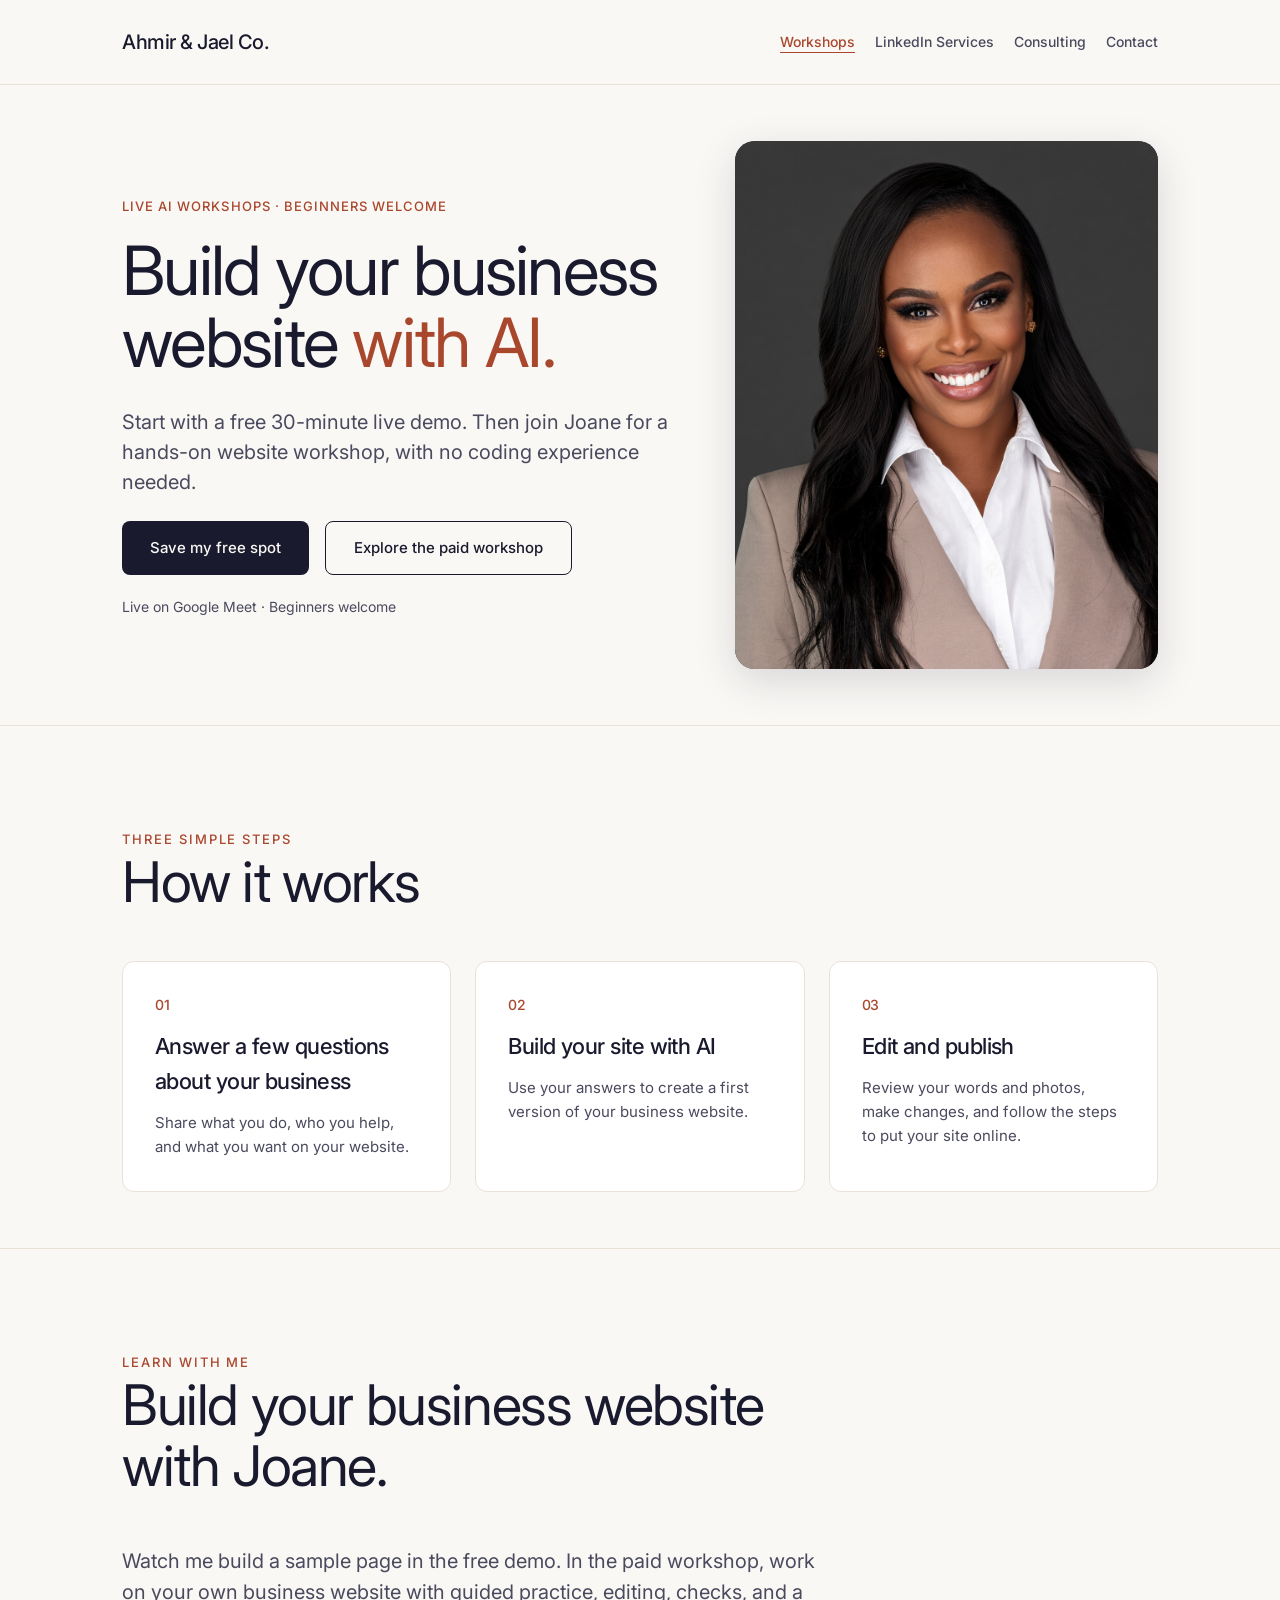
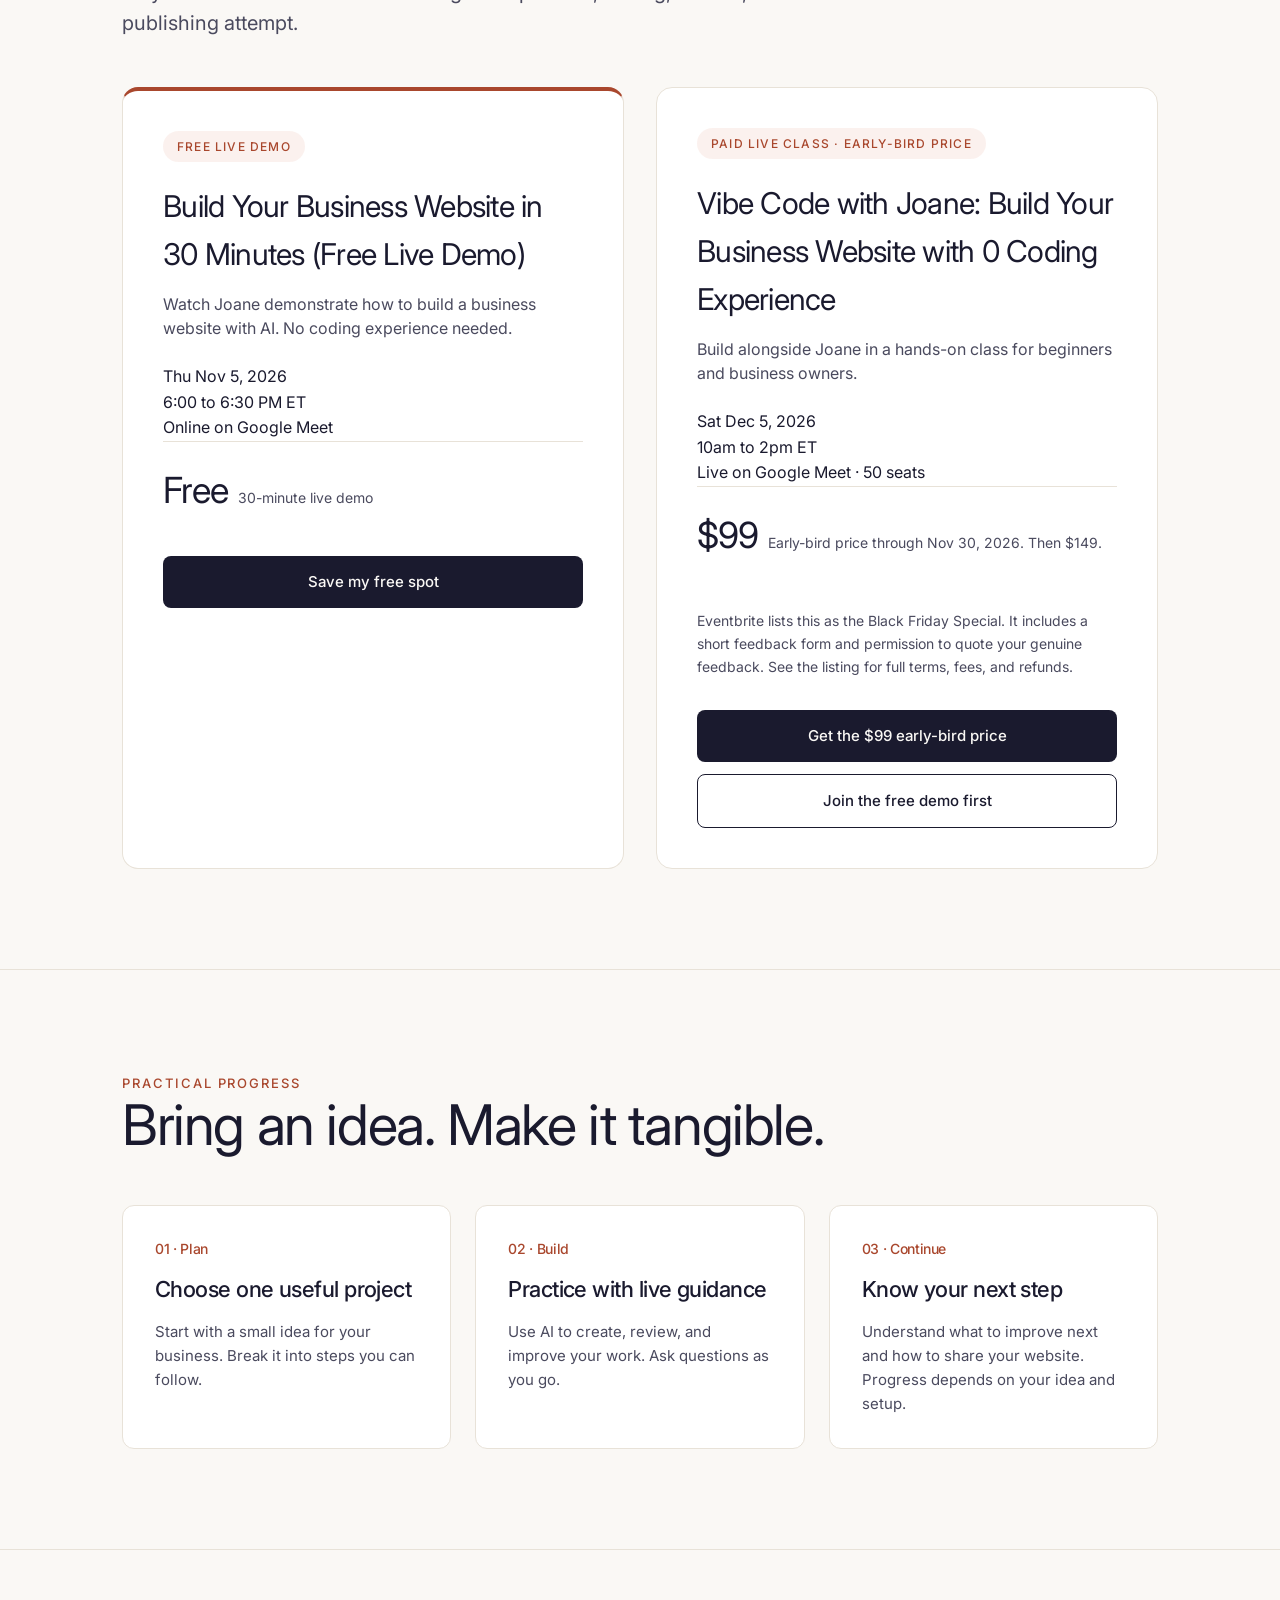
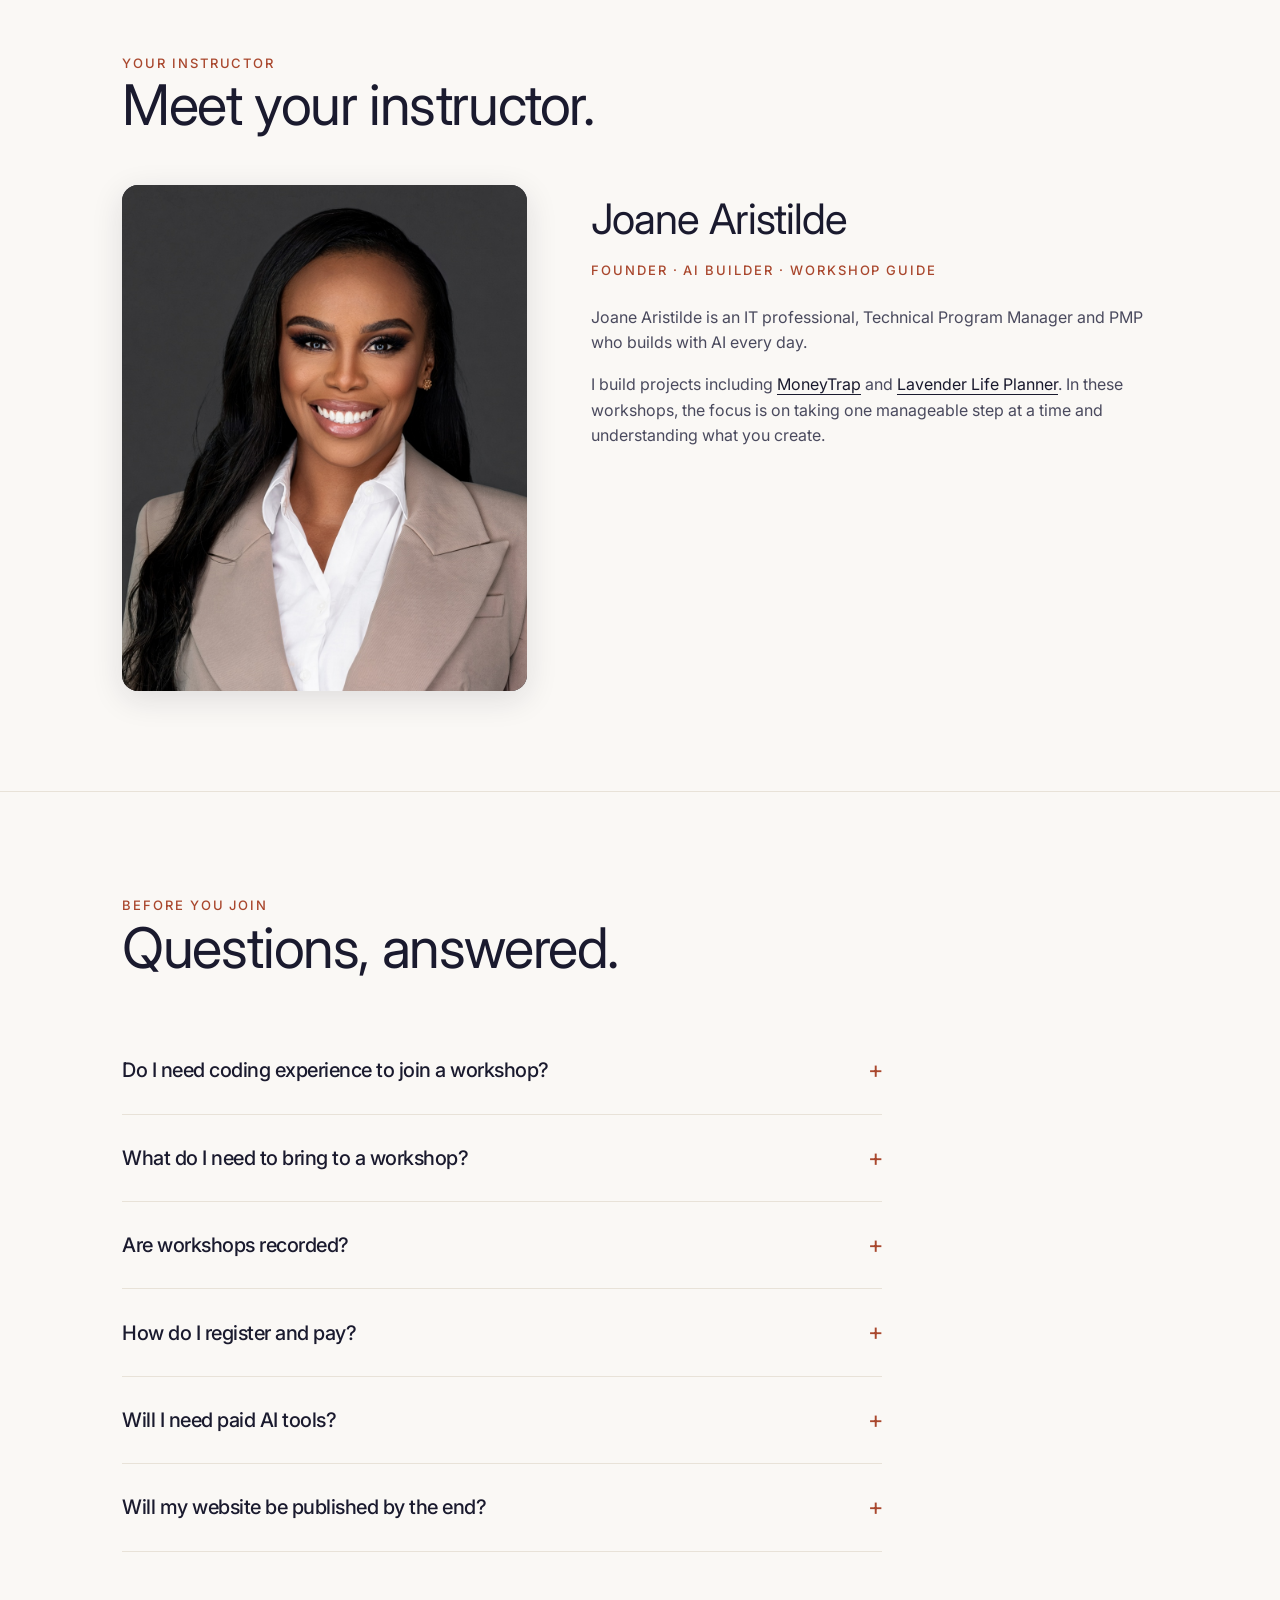
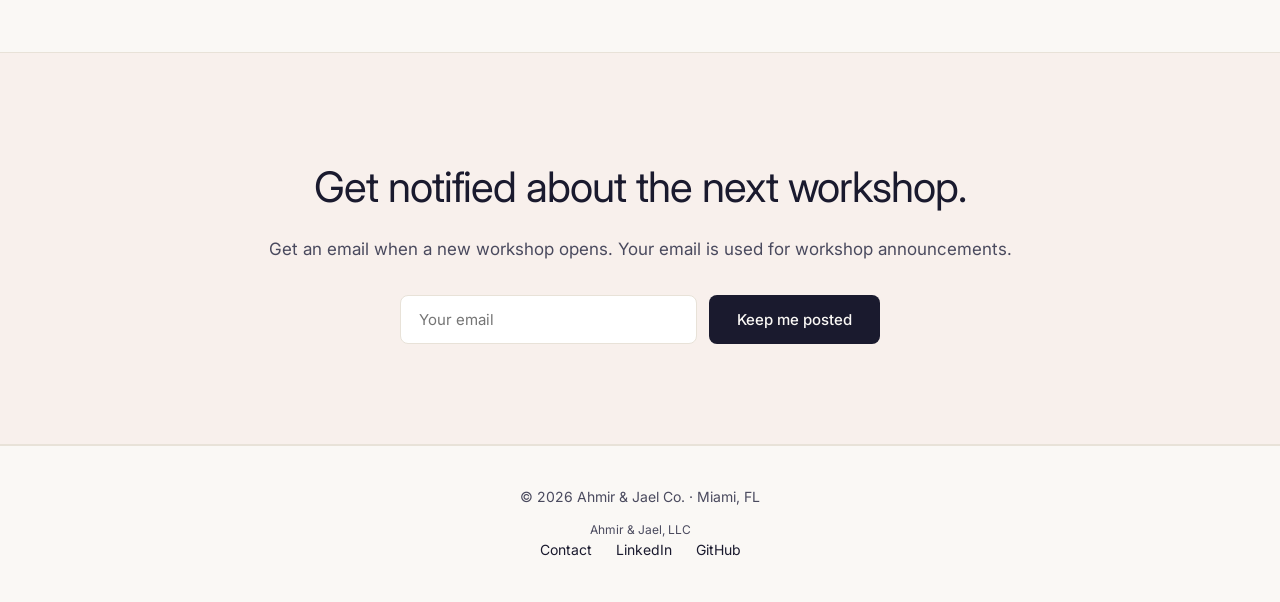
==== commit 5187b796: "Link MoneyTrap and Lavender projects to their live products" ====
--- a/index.html
+++ b/index.html
@@ -1,4 +1,5 @@
 <!DOCTYPE html>
+
 <html lang="en"><head>
 <meta charset="utf-8"/>
 <meta content="width=device-width, initial-scale=1.0" name="viewport"/>
@@ -19,10 +20,6 @@
 <link href="data:image/svg+xml,%3Csvg xmlns='http://www.w3.org/2000/svg' viewBox='0 0 100 100'%3E%3Crect width='100' height='100' fill='%231a1a2e'/%3E%3Ctext x='50' y='68' font-family='Georgia,serif' font-size='54' font-weight='500' fill='%23d97757' text-anchor='middle'%3EA%26J%3C/text%3E%3C/svg%3E" rel="icon"/>
 <link href="https://fonts.googleapis.com" rel="preconnect"/>
 <link crossorigin="" href="https://fonts.gstatic.com" rel="preconnect"/>
-
-
-
-
 <script defer="" src="booking-config.js"></script>
 <script defer="" src="booking.js"></script><link href="https://fonts.googleapis.com/css2?family=Inter:wght@400;500;600&amp;display=swap" rel="stylesheet"/><link href="/styles.css" rel="stylesheet"/><link href="https://ahmirjael.netlify.app/" rel="canonical"/></head><body><a class="skip-link" href="#workshops">Skip to main content</a><nav aria-label="Main navigation"><div class="container"><a class="logo" href="/">Ahmir &amp; Jael Co.</a><div class="nav-links"><a aria-current="page" href="/#workshops">Workshops</a><a href="/linkedin-services.html">LinkedIn Services</a><a href="/consulting.html">Consulting</a><a href="/contact.html">Contact</a></div></div></nav><main id="main-content"><header class="hero" id="top">
 <div class="container">
@@ -69,7 +66,6 @@
 <div class="services-grid"><article class="service-card"><span class="service-number">01 · Plan</span><h3>Choose one useful project</h3><p>Start with a small idea for your business. Break it into steps you can follow.</p></article>
 <article class="service-card"><span class="service-number">02 · Build</span><h3>Practice with live guidance</h3><p>Use AI to create, review, and improve your work. Ask questions as you go.</p></article>
 <article class="service-card"><span class="service-number">03 · Continue</span><h3>Know your next step</h3><p>Understand what to improve next and how to share your website. Progress depends on your idea and setup.</p></article></div>
-
 </div></section><section id="founder">
 <div class="container">
 <span class="section-label">Your instructor</span>
@@ -80,7 +76,7 @@
 <h3>Joane Aristilde</h3>
 <div class="founder-title">Founder · AI builder · Workshop guide</div>
 <p>Joane Aristilde is an IT professional, Technical Program Manager and PMP who builds with AI every day.</p>
-<p>I build projects including MoneyTrap and Lavender Life Planner. In these workshops, the focus is on taking one manageable step at a time and understanding what you create.</p>
+<p>I build projects including <a href="https://moneytrap.app/" rel="noopener noreferrer" target="_blank">MoneyTrap</a> and <a href="https://apps.apple.com/us/app/lavender-life-planner/id6759303830" rel="noopener noreferrer" target="_blank">Lavender Life Planner</a>. In these workshops, the focus is on taking one manageable step at a time and understanding what you create.</p>
 </div>
 </div>
 </div>
@@ -101,8 +97,6 @@
 <summary>Are workshops recorded?</summary>
 <p>No. Workshops are live-only, with real-time questions and help. When registration opens, read the specific Eventbrite listing for its refund terms before purchasing.</p>
 </details>
-
-
 <details class="faq-item">
 <summary>How do I register and pay?</summary>
 <p>Reserve the free demo through Luma. Register and pay for the December class through Eventbrite. Read the event listing for the total price, fees, refund terms, and joining instructions.</p>
--- a/styles.css
+++ b/styles.css
@@ -616,3 +616,8 @@
  .page-intro { padding-top:32px; }
  .page-intro h1 { font-size:36px; }
 }
+
+.project-links { display: flex; gap: 12px; flex-wrap: wrap; margin-top: 24px; }
+.project-links .btn { font-size: 14px; padding: 12px 16px; }
+.founder-bio a { color: var(--ink); text-decoration: underline; text-underline-offset: 4px; }
+@media (max-width: 720px) { .project-links .btn { width: 100%; } }
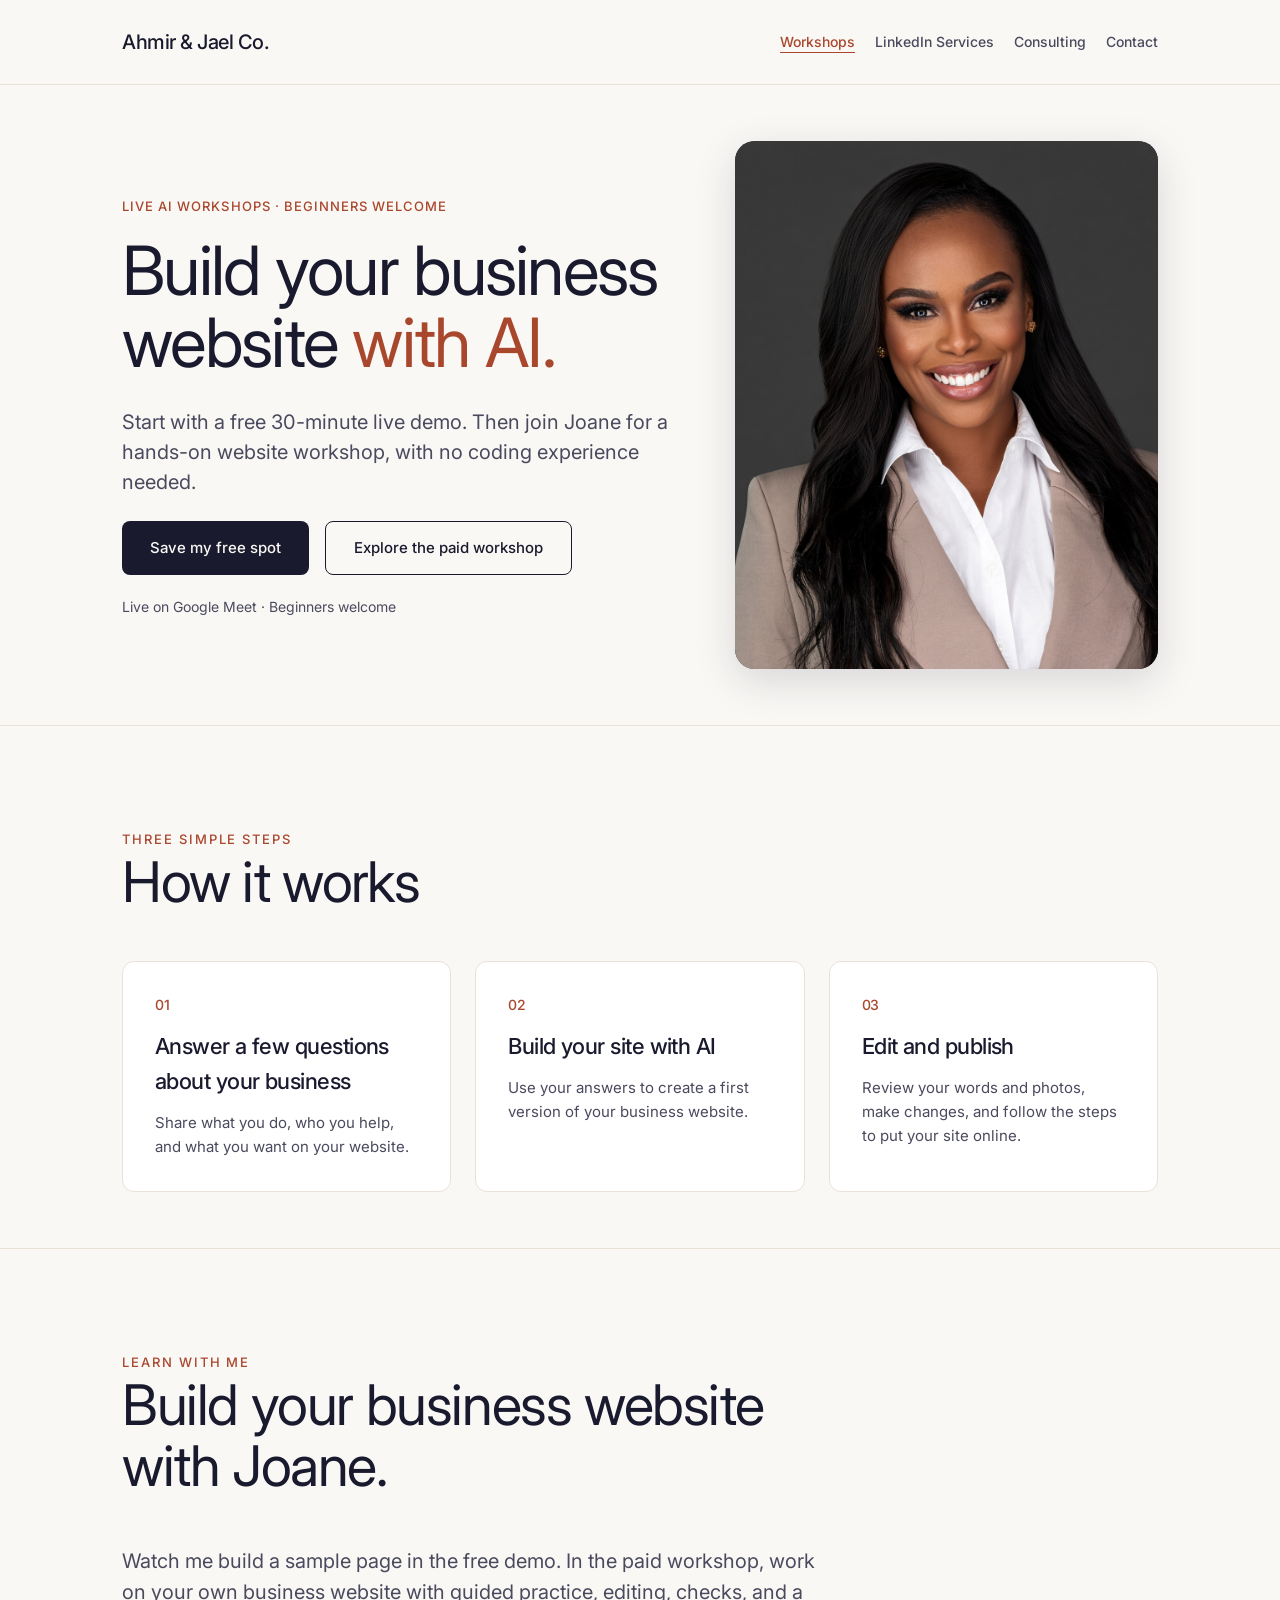
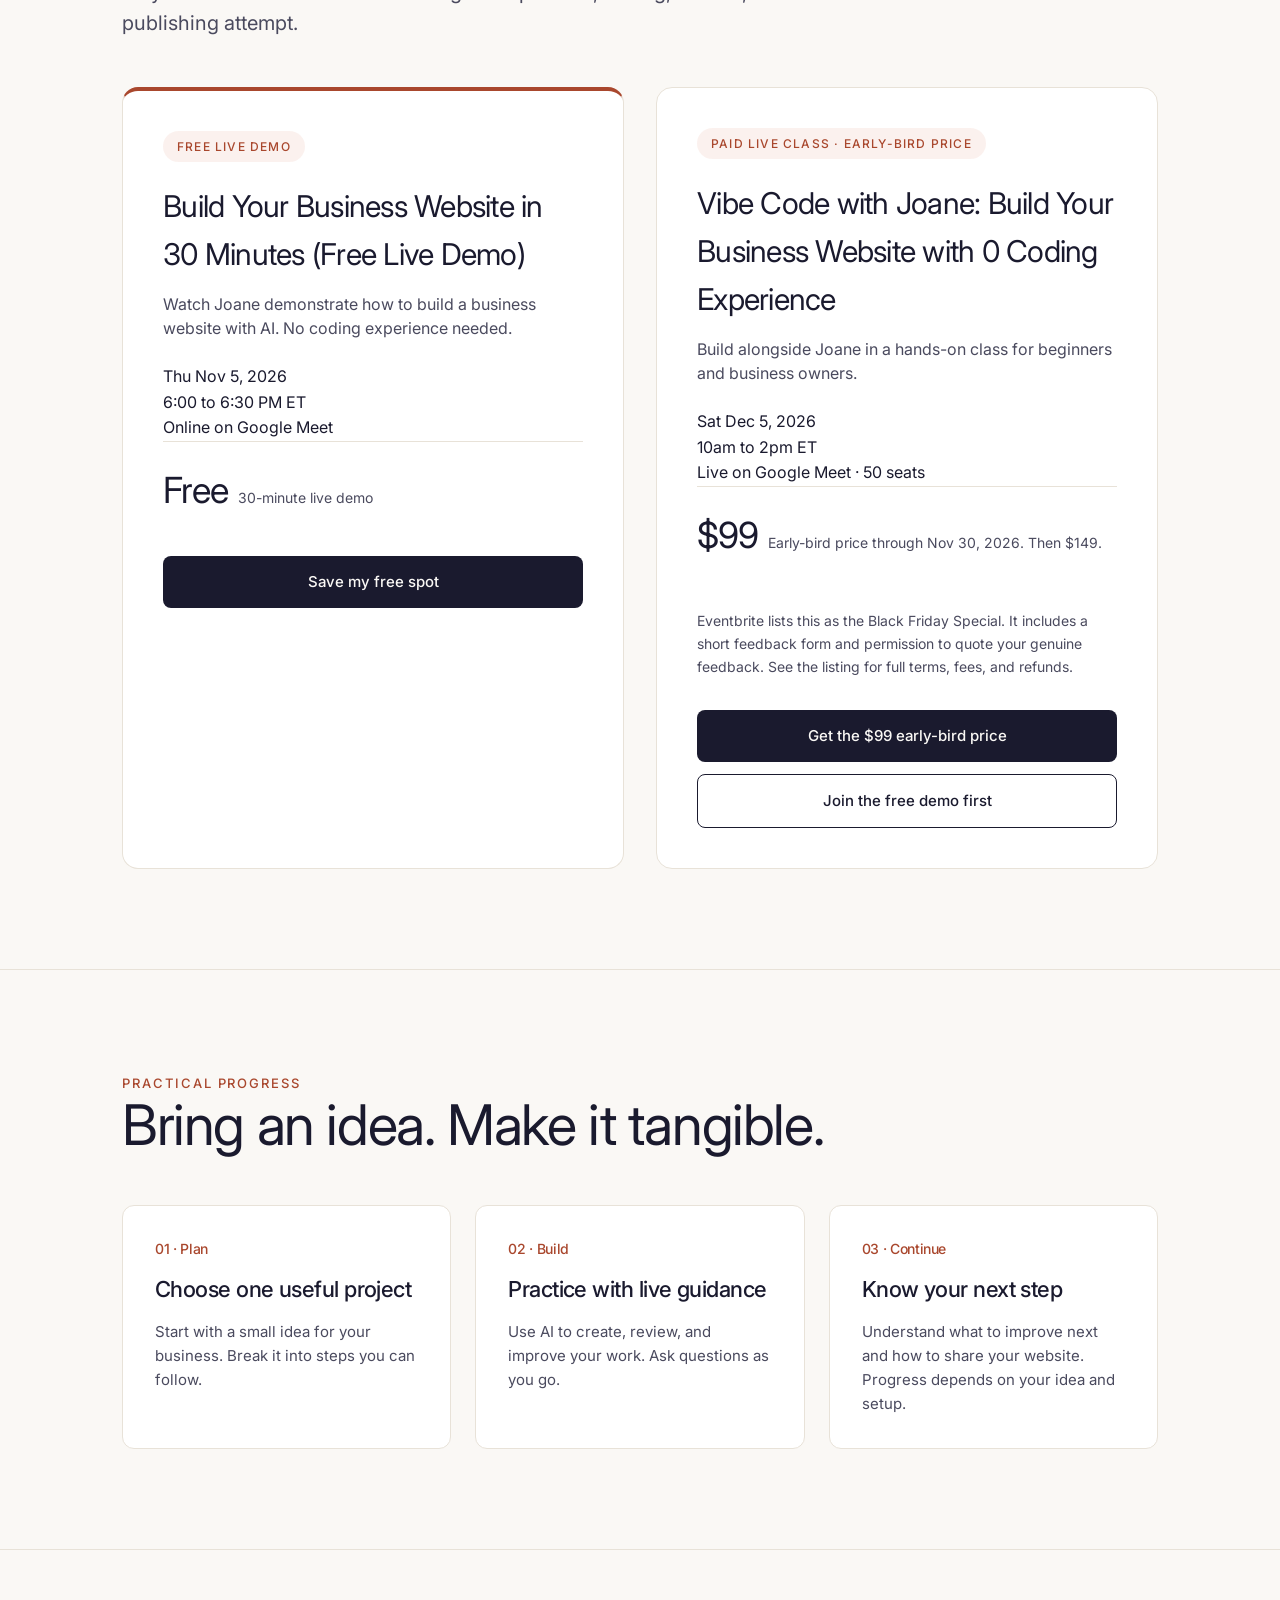
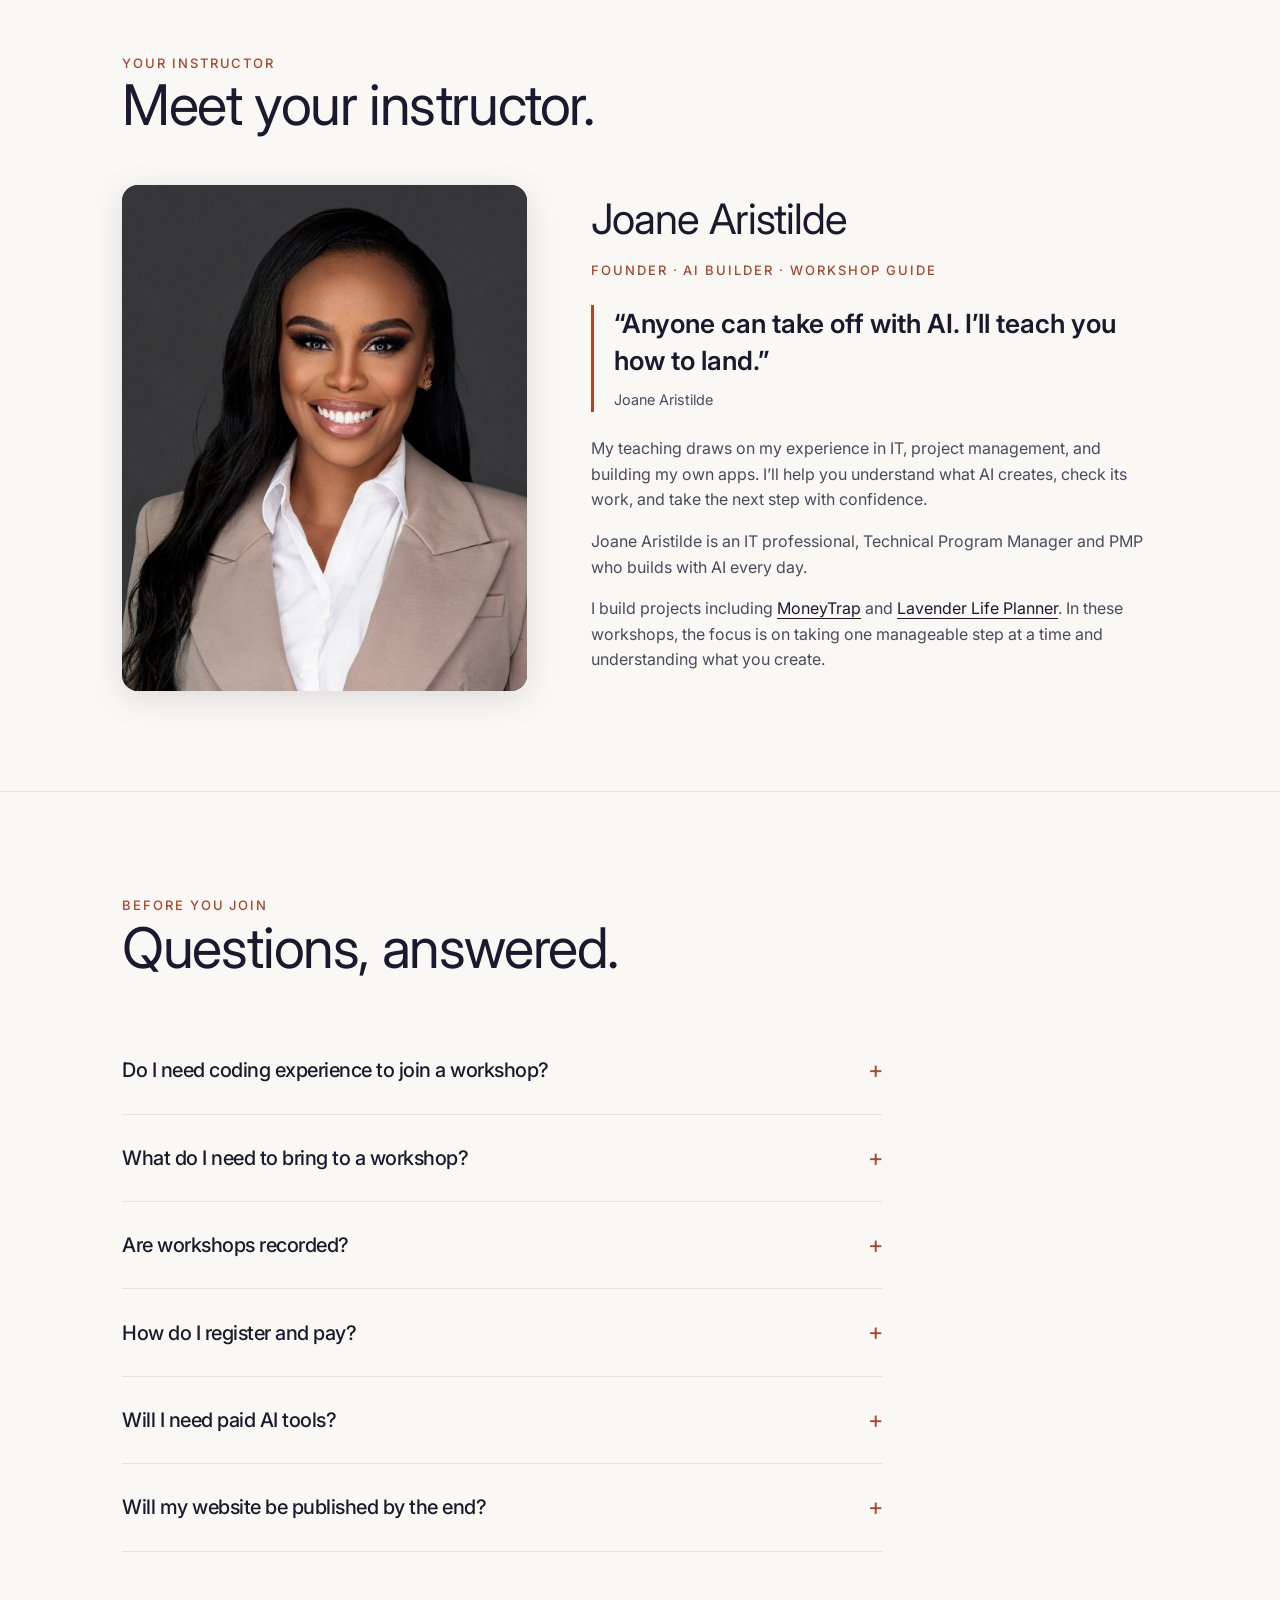
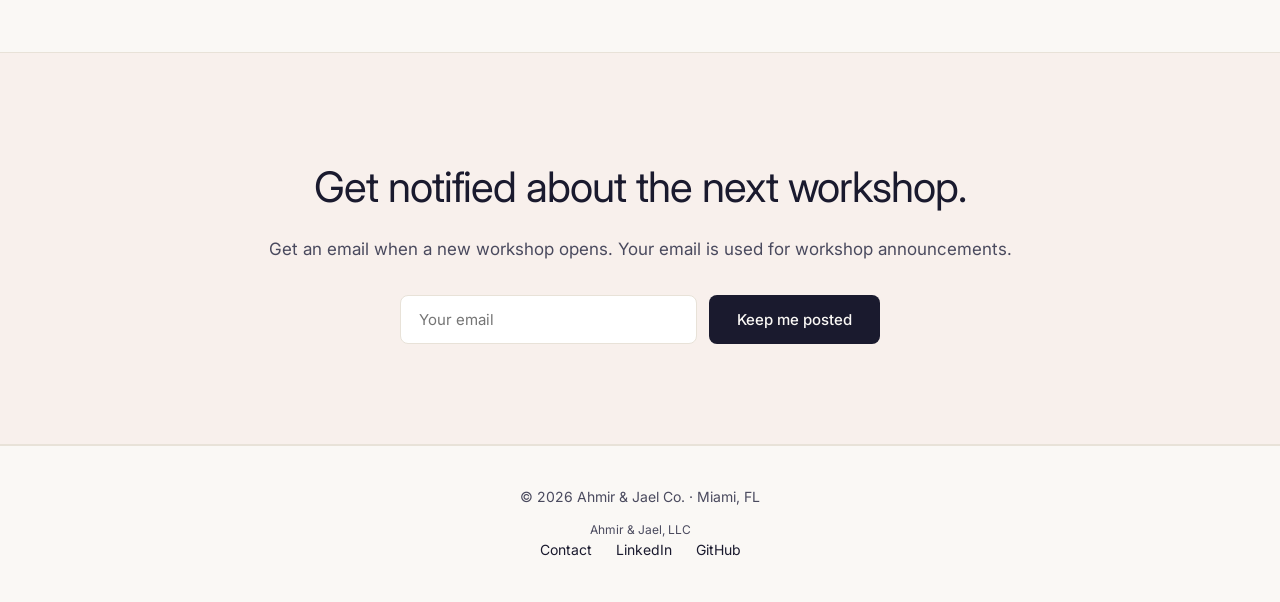
==== commit 24d94a8e: "Add Joane teaching statement to instructor section" ====
--- a/index.html
+++ b/index.html
@@ -75,12 +75,14 @@
 <div class="founder-bio">
 <h3>Joane Aristilde</h3>
 <div class="founder-title">Founder · AI builder · Workshop guide</div>
+<blockquote class="instructor-quote"><p>“Anyone can take off with AI. I’ll teach you how to land.”</p><cite>Joane Aristilde</cite></blockquote>
+<p>My teaching draws on my experience in IT, project management, and building my own apps. I’ll help you understand what AI creates, check its work, and take the next step with confidence.</p>
 <p>Joane Aristilde is an IT professional, Technical Program Manager and PMP who builds with AI every day.</p>
 <p>I build projects including <a href="https://moneytrap.app/" rel="noopener noreferrer" target="_blank">MoneyTrap</a> and <a href="https://apps.apple.com/us/app/lavender-life-planner/id6759303830" rel="noopener noreferrer" target="_blank">Lavender Life Planner</a>. In these workshops, the focus is on taking one manageable step at a time and understanding what you create.</p>
 </div>
 </div>
 </div>
-<template id="testimonial-draft">[REAL QUOTE NEEDED]</template></section><section id="faq">
+</section><section id="faq">
 <div class="container">
 <span class="section-label">Before you join</span>
 <h2 class="section-title">Questions, answered.</h2>
--- a/styles.css
+++ b/styles.css
@@ -620,4 +620,7 @@
 .project-links { display: flex; gap: 12px; flex-wrap: wrap; margin-top: 24px; }
 .project-links .btn { font-size: 14px; padding: 12px 16px; }
 .founder-bio a { color: var(--ink); text-decoration: underline; text-underline-offset: 4px; }
+.instructor-quote { margin: 24px 0; padding-left: 20px; border-left: 3px solid var(--accent, #b84b32); }
+.founder-bio .instructor-quote p { color: var(--ink); font-size: clamp(1.25rem, 3vw, 1.65rem); font-weight: 600; line-height: 1.4; margin-bottom: 8px; }
+.instructor-quote cite { font-style: normal; font-size: .9rem; color: var(--ink-soft); }
 @media (max-width: 720px) { .project-links .btn { width: 100%; } }
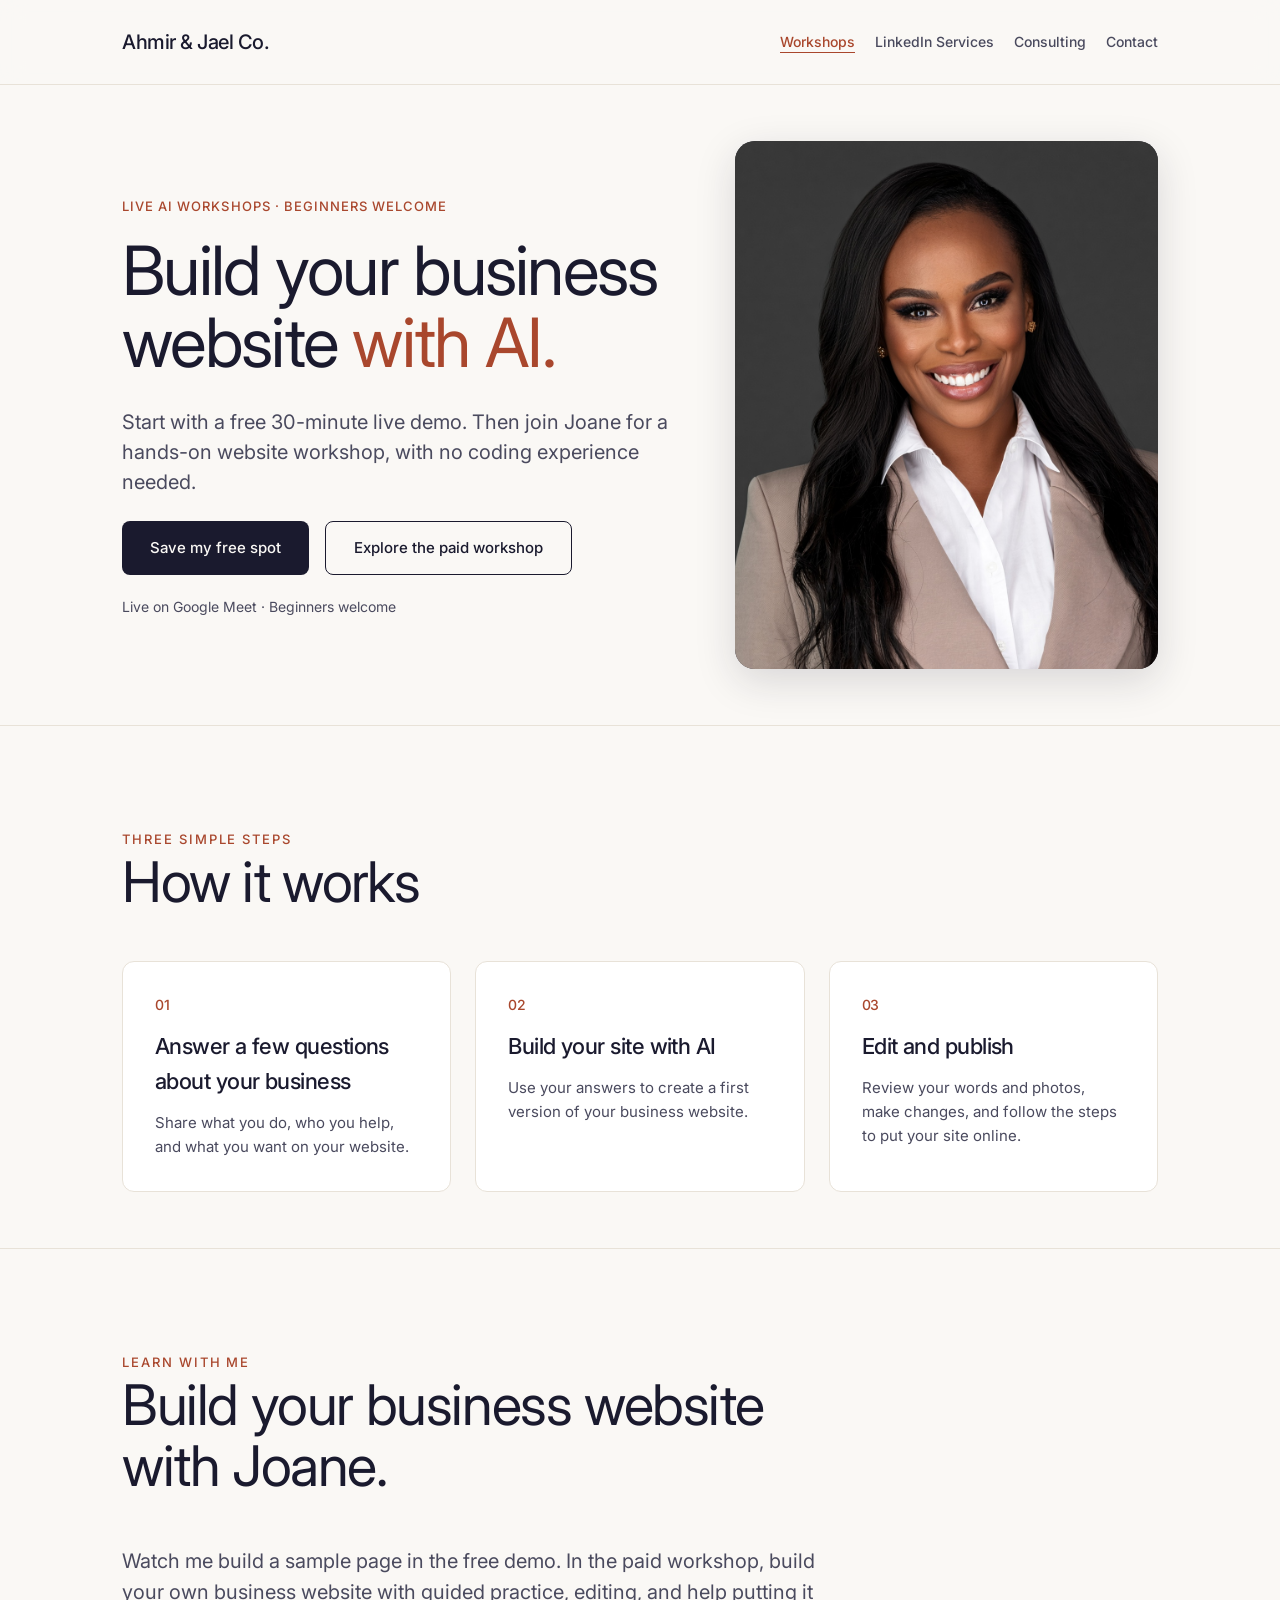
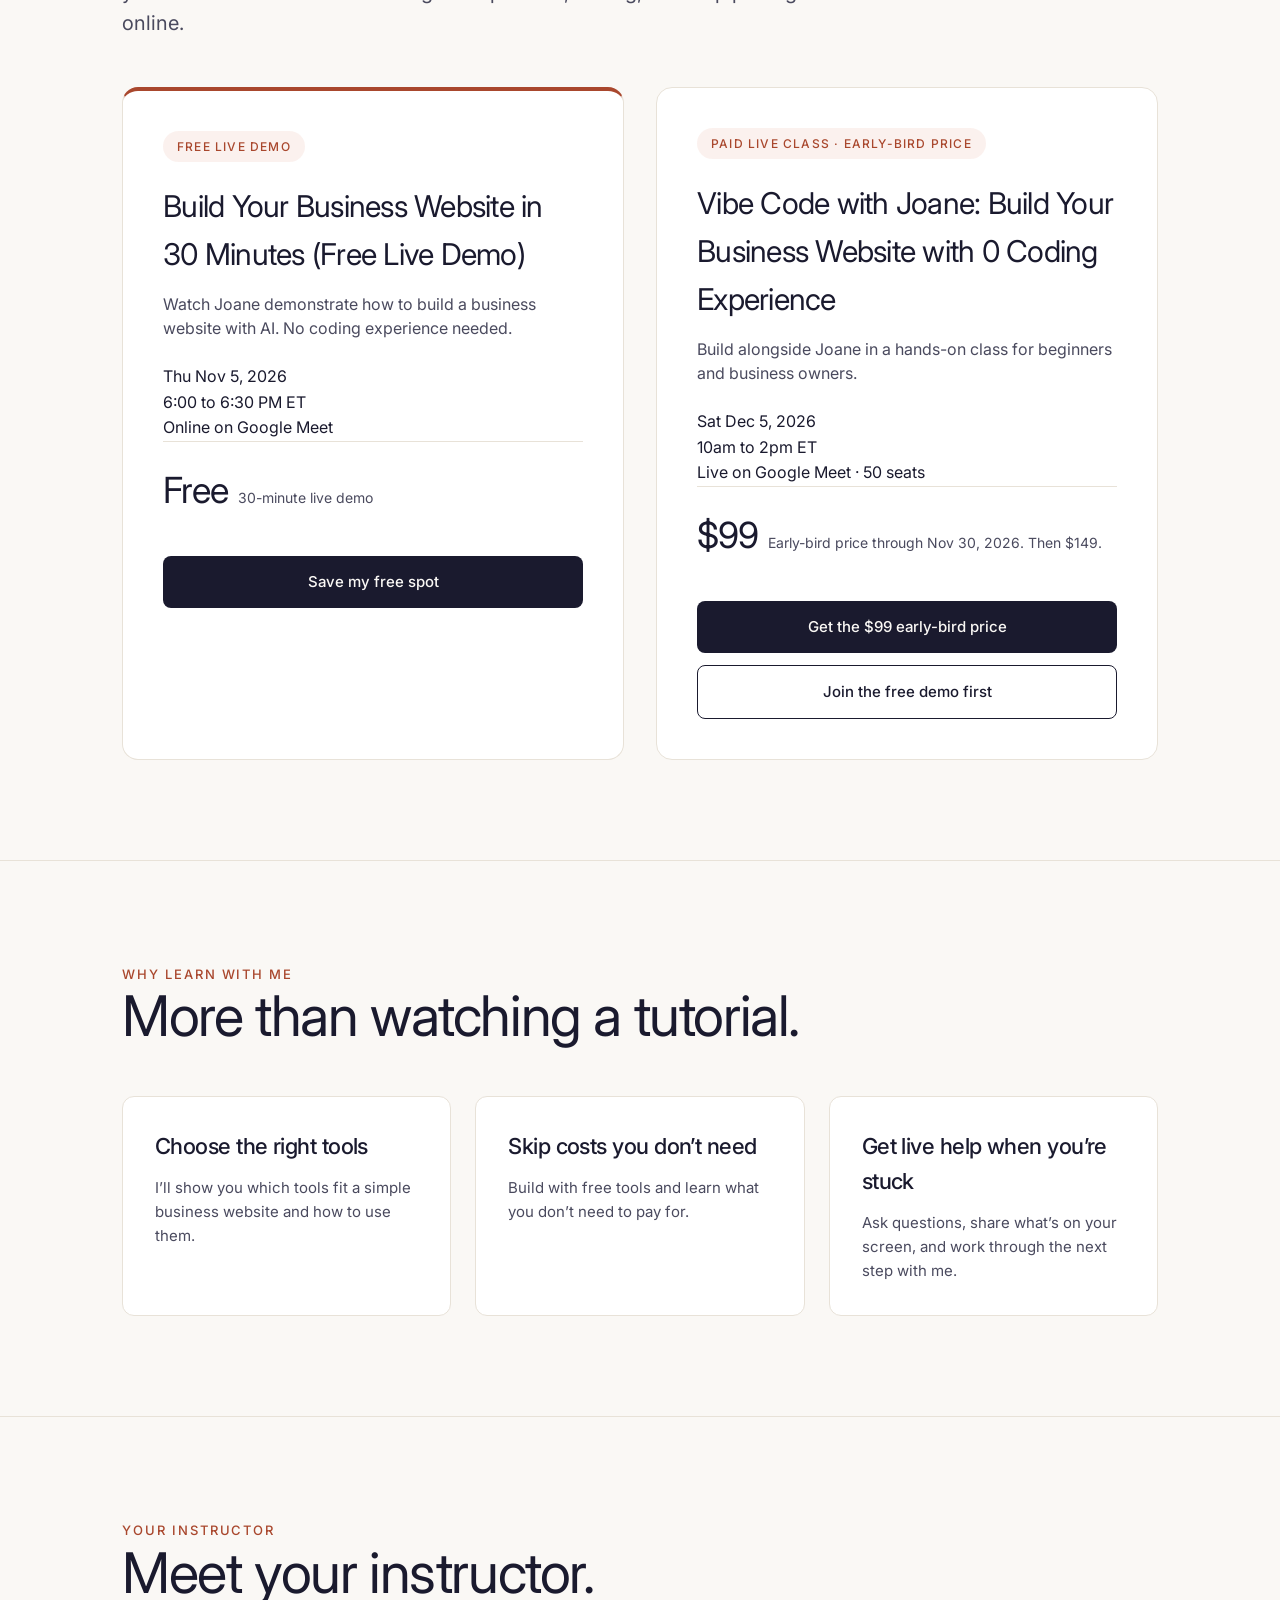
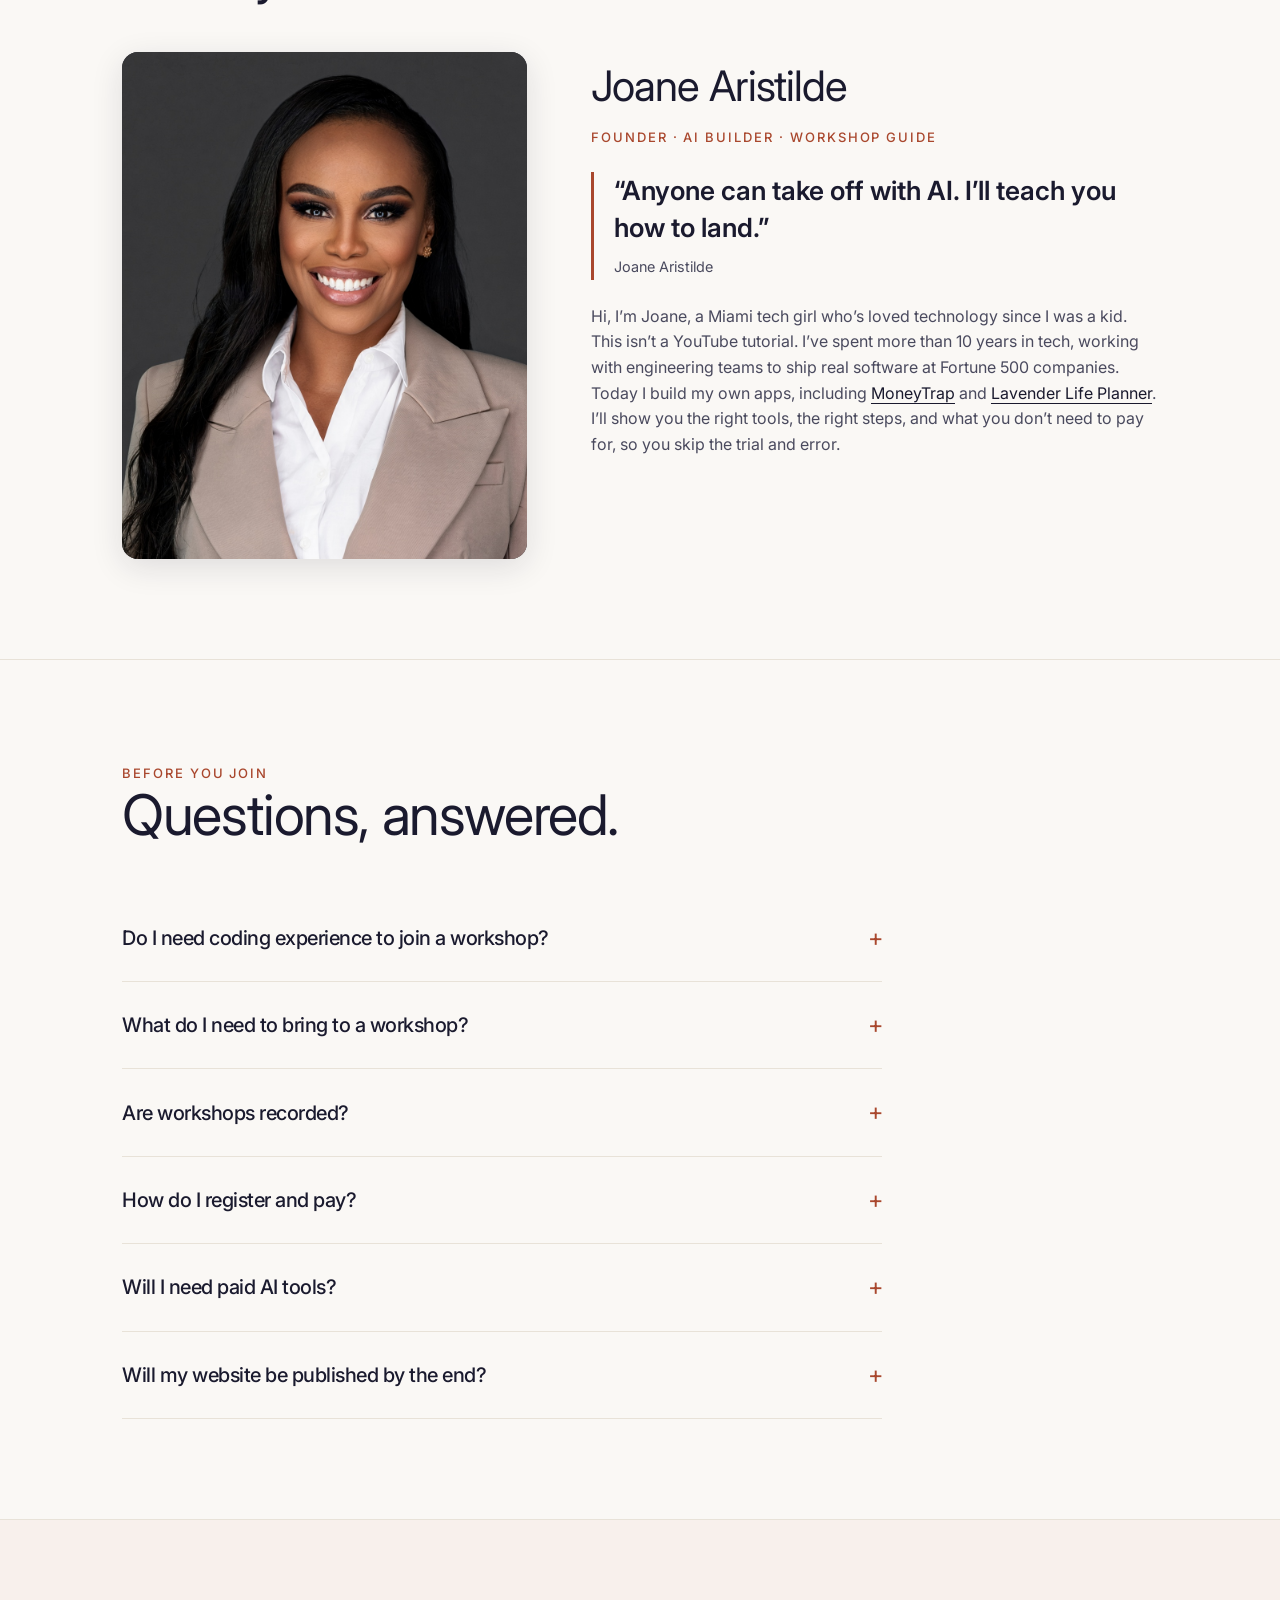
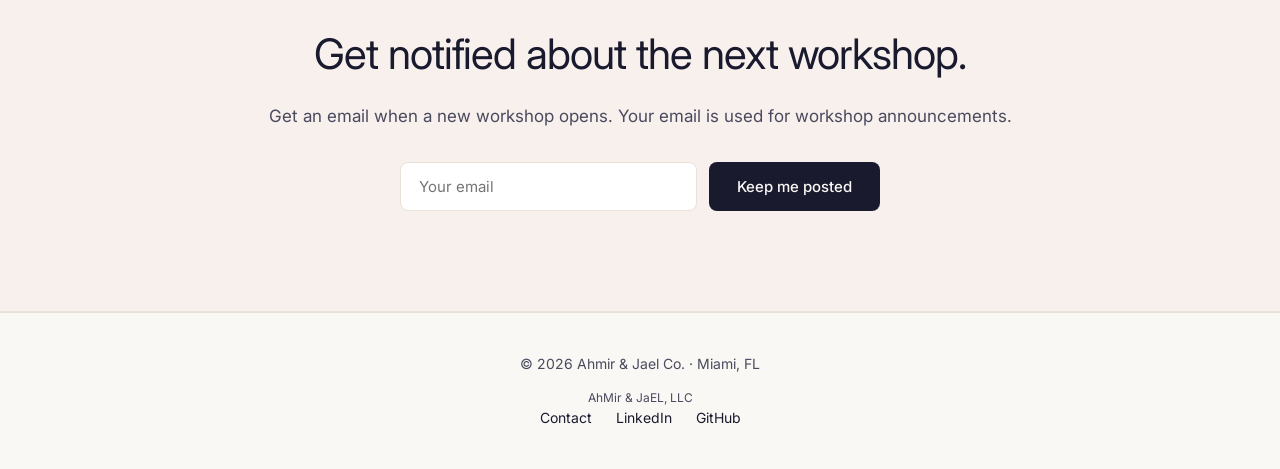
==== commit b511a25d: "Refine workshop homepage bio benefits and FAQs" ====
--- a/index.html
+++ b/index.html
@@ -40,7 +40,7 @@
 <div class="container">
 <span class="section-label">Learn with me</span>
 <h2 class="section-title">Build your business website with Joane.</h2>
-<p class="section-intro">Watch me build a sample page in the free demo. In the paid workshop, work on your own business website with guided practice, editing, checks, and a publishing attempt.</p>
+<p class="section-intro">Watch me build a sample page in the free demo. In the paid workshop, build your own business website with guided practice, editing, and help putting it online.</p>
 <div class="workshops-grid">
 <article class="workshop-card" id="workshop-demo">
 <span class="workshop-pill">Free Live Demo</span>
@@ -56,16 +56,15 @@
 <p class="workshop-tagline">Build alongside Joane in a hands-on class for beginners and business owners.</p>
 <p><time datetime="2026-12-05T10:00:00-05:00">Sat Dec 5, 2026</time><br/>10am to 2pm ET<br/>Live on Google Meet · 50 seats</p>
 <div class="workshop-price-row"><span class="workshop-price">$99</span><span class="workshop-price-note">Early-bird price through Nov 30, 2026. Then $149.</span></div>
-<p class="offer-note" data-details="website">Eventbrite lists this as the Black Friday Special. It includes a short feedback form and permission to quote your genuine feedback. See the listing for full terms, fees, and refunds.</p>
 <a class="btn btn-primary" data-booking="website" href="https://www.eventbrite.com/e/vibe-code-with-joane-build-your-business-website-with-0-coding-experience-tickets-2003754609978" rel="noopener noreferrer" target="_blank">Get the $99 early-bird price</a>
 <a class="btn btn-secondary" href="https://luma.com/upvxjs5y" rel="noopener noreferrer" target="_blank">Join the free demo first</a>
 </article></div>
 </div>
 </section><section id="outcomes"><div class="container">
-<span class="section-label">Practical progress</span><h2 class="section-title">Bring an idea. Make it tangible.</h2>
-<div class="services-grid"><article class="service-card"><span class="service-number">01 · Plan</span><h3>Choose one useful project</h3><p>Start with a small idea for your business. Break it into steps you can follow.</p></article>
-<article class="service-card"><span class="service-number">02 · Build</span><h3>Practice with live guidance</h3><p>Use AI to create, review, and improve your work. Ask questions as you go.</p></article>
-<article class="service-card"><span class="service-number">03 · Continue</span><h3>Know your next step</h3><p>Understand what to improve next and how to share your website. Progress depends on your idea and setup.</p></article></div>
+<span class="section-label">Why learn with me</span><h2 class="section-title">More than watching a tutorial.</h2>
+<div class="services-grid"><article class="service-card"><h3>Choose the right tools</h3><p>I’ll show you which tools fit a simple business website and how to use them.</p></article>
+<article class="service-card"><h3>Skip costs you don’t need</h3><p>Build with free tools and learn what you don’t need to pay for.</p></article>
+<article class="service-card"><h3>Get live help when you’re stuck</h3><p>Ask questions, share what’s on your screen, and work through the next step with me.</p></article></div>
 </div></section><section id="founder">
 <div class="container">
 <span class="section-label">Your instructor</span>
@@ -76,9 +75,7 @@
 <h3>Joane Aristilde</h3>
 <div class="founder-title">Founder · AI builder · Workshop guide</div>
 <blockquote class="instructor-quote"><p>“Anyone can take off with AI. I’ll teach you how to land.”</p><cite>Joane Aristilde</cite></blockquote>
-<p>My teaching draws on my experience in IT, project management, and building my own apps. I’ll help you understand what AI creates, check its work, and take the next step with confidence.</p>
-<p>Joane Aristilde is an IT professional, Technical Program Manager and PMP who builds with AI every day.</p>
-<p>I build projects including <a href="https://moneytrap.app/" rel="noopener noreferrer" target="_blank">MoneyTrap</a> and <a href="https://apps.apple.com/us/app/lavender-life-planner/id6759303830" rel="noopener noreferrer" target="_blank">Lavender Life Planner</a>. In these workshops, the focus is on taking one manageable step at a time and understanding what you create.</p>
+<p>Hi, I’m Joane, a Miami tech girl who’s loved technology since I was a kid. This isn’t a YouTube tutorial. I’ve spent more than 10 years in tech, working with engineering teams to ship real software at Fortune 500 companies. Today I build my own apps, including <a href="https://moneytrap.app/" rel="noopener noreferrer" target="_blank">MoneyTrap</a> and <a href="https://apps.apple.com/us/app/lavender-life-planner/id6759303830" rel="noopener noreferrer" target="_blank">Lavender Life Planner</a>. I’ll show you the right tools, the right steps, and what you don’t need to pay for, so you skip the trial and error.</p>
 </div>
 </div>
 </div>
@@ -97,14 +94,14 @@
 </details>
 <details class="faq-item">
 <summary>Are workshops recorded?</summary>
-<p>No. Workshops are live-only, with real-time questions and help. When registration opens, read the specific Eventbrite listing for its refund terms before purchasing.</p>
+<p>No. Workshops are live-only, with real-time questions and help. Read the Eventbrite listing for refund terms before buying.</p>
 </details>
 <details class="faq-item">
 <summary>How do I register and pay?</summary>
 <p>Reserve the free demo through Luma. Register and pay for the December class through Eventbrite. Read the event listing for the total price, fees, refund terms, and joining instructions.</p>
 </details>
-<details class="faq-item"><summary>Will I need paid AI tools?</summary><p>Bring a laptop, a stable internet connection, a free Google account, and an idea. The confirmed event listing will identify the tools, accounts, and any extra software costs required. Check those details before buying a ticket.</p></details>
-<details class="faq-item"><summary>Will my website be published by the end?</summary><p>I guide a publishing attempt for a simple business website. Publishing depends on the tools, your account, and your project. Keep a saved copy if it is not ready. The paid class includes follow-up help for publishing problems.</p></details></div>
+<details class="faq-item"><summary>Will I need paid AI tools?</summary><p>No. We use free tools only. No paid subscription required.</p></details>
+<details class="faq-item"><summary>Will my website be published by the end?</summary><p>We’ll build, check, and publish a simple business website together. The paid class includes follow-up help for publishing problems.</p></details></div>
 </div>
 </section><section class="signup" id="signup">
 <div class="container">
@@ -116,4 +113,4 @@
 <button class="btn btn-primary" type="submit">Keep me posted</button>
 </form>
 </div>
-</section></main><footer><div class="container"><p>© 2026 Ahmir &amp; Jael Co. · Miami, FL</p><p class="legal-name">Ahmir &amp; Jael, LLC</p><p><a href="/contact.html">Contact</a><a href="https://linkedin.com/in/joane-aristilde">LinkedIn</a><a href="https://github.com/Jaristilde">GitHub</a></p></div></footer></body></html>
+</section></main><footer><div class="container"><p>© 2026 Ahmir &amp; Jael Co. · Miami, FL</p><p class="legal-name">AhMir &amp; JaEL, LLC</p><p><a href="/contact.html">Contact</a><a href="https://linkedin.com/in/joane-aristilde">LinkedIn</a><a href="https://github.com/Jaristilde">GitHub</a></p></div></footer></body></html>
